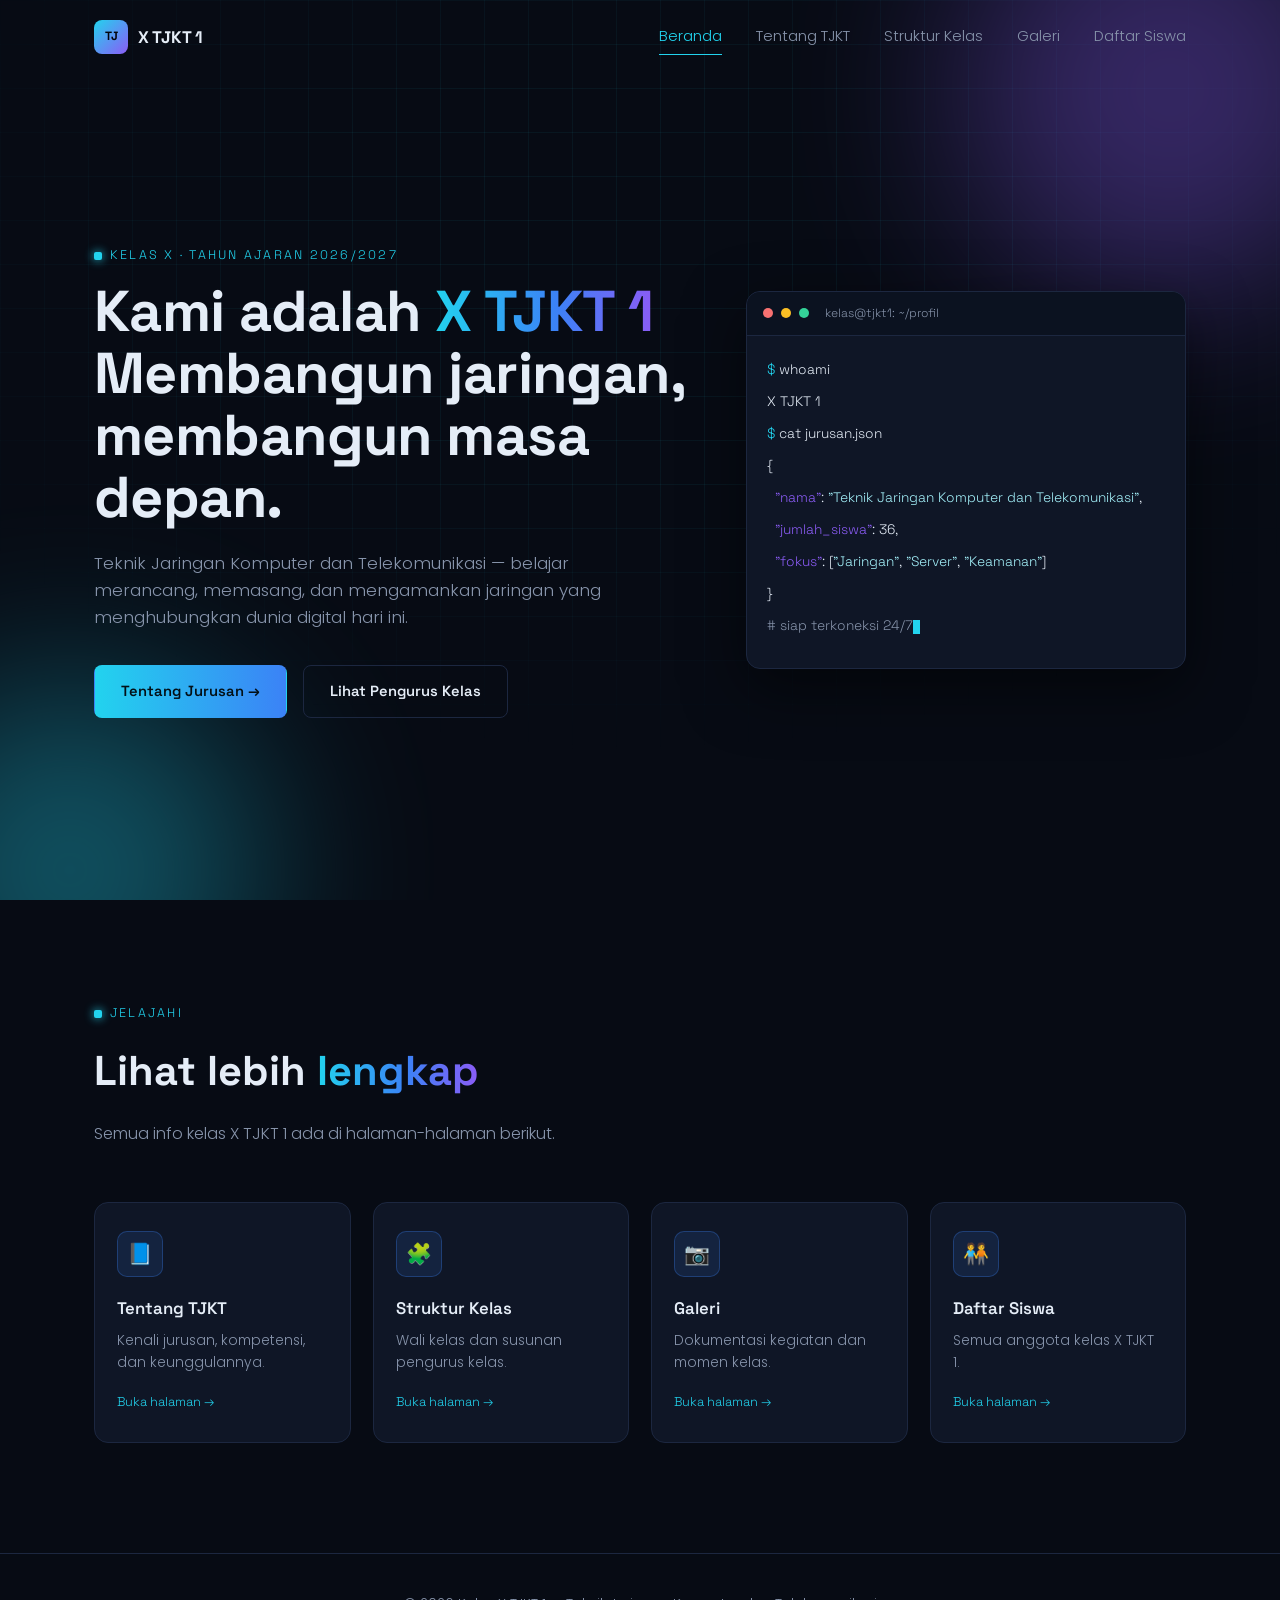
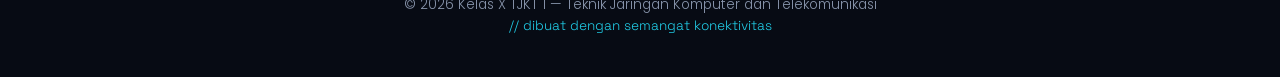
==== index.html @ 0eda349f "Add files via upload" ====
<!DOCTYPE html>
<html lang="id">
<head>
<meta charset="UTF-8">
<meta name="viewport" content="width=device-width, initial-scale=1.0">
<title>X TJKT 1 // Beranda</title>
<link rel="preconnect" href="https://fonts.googleapis.com">
<link href="https://fonts.googleapis.com/css2?family=Space+Grotesk:wght@400;500;600;700&family=Poppins:wght@300;400;500;600&display=swap" rel="stylesheet">
<link rel="stylesheet" href="css/style.css">
</head>
<body>

<nav class="navbar" id="navbar">
  <div class="container nav-inner">
    <div class="logo"><span class="logo-mark">TJ</span> X TJKT 1</div>
    <div class="nav-links">
      <a href="index.html" class="active">Beranda</a>
      <a href="tentang.html">Tentang TJKT</a>
      <a href="struktur.html">Struktur Kelas</a>
      <a href="galeri.html">Galeri</a>
      <a href="siswa.html">Daftar Siswa</a>
    </div>
    <button class="burger" id="burger" aria-label="Menu"><span></span><span></span><span></span></button>
  </div>
</nav>

<div class="mobile-menu" id="mobileMenu">
  <a href="index.html" class="active">Beranda</a>
  <a href="tentang.html">Tentang TJKT</a>
  <a href="struktur.html">Struktur Kelas</a>
  <a href="galeri.html">Galeri</a>
  <a href="siswa.html">Daftar Siswa</a>
</div>

<!-- HERO -->
<section class="hero" id="hero">
  <div class="hero-bg-grid"></div>
  <div class="blob blob-1"></div>
  <div class="blob blob-2"></div>
  <div class="container hero-grid">
    <div>
      <div class="eyebrow">Kelas X · Tahun Ajaran 2026/2027</div>
      <h1>Kami adalah <span class="gradient-text">X TJKT 1</span><br>Membangun jaringan, membangun masa depan.</h1>
      <p class="lead">Teknik Jaringan Komputer dan Telekomunikasi — belajar merancang, memasang, dan mengamankan jaringan yang menghubungkan dunia digital hari ini.</p>
      <div class="btn-row">
        <a href="tentang.html" class="btn btn-primary">Tentang Jurusan →</a>
        <a href="struktur.html" class="btn btn-ghost">Lihat Pengurus Kelas</a>
      </div>
    </div>
    <div class="terminal fade-up">
      <div class="terminal-head">
        <span class="dot r"></span><span class="dot y"></span><span class="dot g"></span>
        <span class="terminal-title">kelas@tjkt1: ~/profil</span>
      </div>
      <div class="terminal-body">
        <div class="line"><span class="prompt">$</span> whoami</div>
        <div class="line">X TJKT 1</div>
        <div class="line"><span class="prompt">$</span> cat jurusan.json</div>
        <div class="line">{</div>
        <div class="line">&nbsp;&nbsp;<span class="key">"nama"</span>: <span class="str">"Teknik Jaringan Komputer dan Telekomunikasi"</span>,</div>
        <div class="line">&nbsp;&nbsp;<span class="key">"jumlah_siswa"</span>: 36,</div>
        <div class="line">&nbsp;&nbsp;<span class="key">"fokus"</span>: [<span class="str">"Jaringan"</span>, <span class="str">"Server"</span>, <span class="str">"Keamanan"</span>]</div>
        <div class="line">}</div>
        <div class="line comment"># siap terkoneksi 24/7<span class="cursor"></span></div>
      </div>
    </div>
  </div>
</section>

<!-- QUICK LINKS -->
<section class="quicklinks">
  <div class="container">
    <div class="section-head fade-up">
      <div class="eyebrow">Jelajahi</div>
      <h2>Lihat lebih <span class="gradient-text">lengkap</span></h2>
      <p>Semua info kelas X TJKT 1 ada di halaman-halaman berikut.</p>
    </div>
    <div class="quick-grid">
      <a href="tentang.html" class="quick-card fade-up">
        <div class="quick-icon">📘</div>
        <h3>Tentang TJKT</h3>
        <p>Kenali jurusan, kompetensi, dan keunggulannya.</p>
        <span class="go">Buka halaman →</span>
      </a>
      <a href="struktur.html" class="quick-card fade-up">
        <div class="quick-icon">🧩</div>
        <h3>Struktur Kelas</h3>
        <p>Wali kelas dan susunan pengurus kelas.</p>
        <span class="go">Buka halaman →</span>
      </a>
      <a href="galeri.html" class="quick-card fade-up">
        <div class="quick-icon">📷</div>
        <h3>Galeri</h3>
        <p>Dokumentasi kegiatan dan momen kelas.</p>
        <span class="go">Buka halaman →</span>
      </a>
      <a href="siswa.html" class="quick-card fade-up">
        <div class="quick-icon">🧑‍🤝‍🧑</div>
        <h3>Daftar Siswa</h3>
        <p>Semua anggota kelas X TJKT 1.</p>
        <span class="go">Buka halaman →</span>
      </a>
    </div>
  </div>
</section>

<footer>
  <div class="container">
    <p>© 2026 Kelas X TJKT 1 — Teknik Jaringan Komputer dan Telekomunikasi</p>
    <p class="mono">// dibuat dengan semangat konektivitas</p>
  </div>
</footer>

<script src="js/main.js"></script>
</body>
</html>
---- css/style.css ----
:root{
  --bg:#070b14;
  --bg-soft:#0c1220;
  --card:#0f1626;
  --border:#1c2740;
  --cyan:#22d3ee;
  --blue:#3b82f6;
  --purple:#8b5cf6;
  --text:#e5edf7;
  --muted:#8794ab;
}
*{margin:0;padding:0;box-sizing:border-box;}
html{scroll-behavior:smooth;}
body{
  background:var(--bg);
  color:var(--text);
  font-family:'Poppins',sans-serif;
  font-weight:300;
  overflow-x:hidden;
  line-height:1.6;
}
h1,h2,h3,h4,.mono{font-family:'Space Grotesk',sans-serif;}
a{text-decoration:none;color:inherit;}
ul{list-style:none;}
img{max-width:100%;display:block;}
.container{max-width:1140px;margin:0 auto;padding:0 24px;}
.eyebrow{
  font-family:'Space Grotesk',sans-serif;
  font-size:.78rem;
  letter-spacing:.18em;
  text-transform:uppercase;
  color:var(--cyan);
  display:inline-flex;
  align-items:center;
  gap:8px;
  margin-bottom:14px;
}
.eyebrow::before{content:"";width:8px;height:8px;border-radius:2px;background:var(--cyan);box-shadow:0 0 10px var(--cyan);}
.gradient-text{
  background:linear-gradient(90deg,var(--cyan),var(--blue) 55%,var(--purple));
  -webkit-background-clip:text;
  background-clip:text;
  color:transparent;
}
.page-head{padding:150px 0 60px;position:relative;overflow:hidden;}
.page-head .container{position:relative;z-index:1;}
.page-head h1{font-size:clamp(2.1rem,4.4vw,3rem);font-weight:700;margin-bottom:16px;}
.page-head p{color:var(--muted);max-width:600px;font-size:1rem;}

/* ===== NAVBAR ===== */
.navbar{
  position:fixed;top:0;left:0;right:0;z-index:100;
  padding:20px 0;
  transition:.35s ease;
  border-bottom:1px solid transparent;
}
.navbar.scrolled{
  padding:12px 0;
  background:rgba(7,11,20,.85);
  backdrop-filter:blur(14px);
  border-bottom:1px solid var(--border);
}
.nav-inner{display:flex;align-items:center;justify-content:space-between;}
.logo{display:flex;align-items:center;gap:10px;font-family:'Space Grotesk';font-weight:700;font-size:1.05rem;}
.logo-mark{
  width:34px;height:34px;border-radius:8px;
  background:linear-gradient(135deg,var(--cyan),var(--purple));
  display:flex;align-items:center;justify-content:center;
  font-size:.75rem;font-weight:700;color:#03060c;
}
.nav-links{display:flex;gap:34px;font-size:.92rem;color:var(--muted);}
.nav-links a{transition:.25s;position:relative;}
.nav-links a:hover{color:var(--text);}
.nav-links a::after{
  content:"";position:absolute;left:0;bottom:-6px;width:0;height:1px;
  background:var(--cyan);transition:.25s;
}
.nav-links a:hover::after{width:100%;}
.nav-links a.active{color:var(--cyan);}
.nav-links a.active::after{width:100%;}
.burger{display:none;flex-direction:column;gap:5px;cursor:pointer;z-index:200;background:none;border:none;padding:6px;}
.burger span{width:24px;height:2px;background:var(--text);transition:.3s;}
.burger.active span:nth-child(1){transform:translateY(7px) rotate(45deg);}
.burger.active span:nth-child(2){opacity:0;}
.burger.active span:nth-child(3){transform:translateY(-7px) rotate(-45deg);}

.mobile-menu{
  position:fixed;inset:0;background:rgba(6,9,17,.98);
  backdrop-filter:blur(10px);
  z-index:150;
  display:flex;flex-direction:column;align-items:center;justify-content:center;gap:32px;
  transform:translateY(-100%);opacity:0;
  transition:.4s ease;
  pointer-events:none;
}
.mobile-menu.open{transform:translateY(0);opacity:1;pointer-events:all;}
.mobile-menu a{font-family:'Space Grotesk';font-size:1.4rem;font-weight:600;color:var(--text);}
.mobile-menu a.active{color:var(--cyan);}

/* ===== HERO (index) ===== */
.hero{
  position:relative;
  min-height:100vh;
  display:flex;align-items:center;
  padding:140px 0 80px;
  overflow:hidden;
}
.hero-bg-grid{
  position:absolute;inset:0;
  background-image:
    linear-gradient(rgba(34,211,238,.06) 1px,transparent 1px),
    linear-gradient(90deg,rgba(34,211,238,.06) 1px,transparent 1px);
  background-size:44px 44px;
  mask-image:radial-gradient(ellipse 70% 60% at 50% 30%,#000 40%,transparent 90%);
  z-index:0;
}
.blob{
  position:absolute;border-radius:50%;filter:blur(90px);opacity:.35;z-index:0;
}
.blob-1{width:420px;height:420px;background:var(--purple);top:-120px;right:-100px;}
.blob-2{width:380px;height:380px;background:var(--cyan);bottom:-160px;left:-120px;}

.hero-grid{
  position:relative;z-index:1;
  display:grid;grid-template-columns:1.15fr .85fr;gap:56px;align-items:center;
}
.hero h1{
  font-size:clamp(2.4rem,5vw,3.6rem);
  font-weight:700;line-height:1.08;letter-spacing:-.01em;
  margin-bottom:22px;
}
.hero p.lead{
  color:var(--muted);font-size:1.05rem;max-width:520px;margin-bottom:34px;
}
.btn-row{display:flex;gap:16px;flex-wrap:wrap;}
.btn{
  font-family:'Space Grotesk';font-weight:600;font-size:.92rem;
  padding:14px 26px;border-radius:8px;
  display:inline-flex;align-items:center;gap:8px;
  transition:.25s;cursor:pointer;border:1px solid transparent;
}
.btn-primary{
  background:linear-gradient(90deg,var(--cyan),var(--blue));
  color:#031017;
}
.btn-primary:hover{box-shadow:0 0 24px rgba(34,211,238,.45);transform:translateY(-2px);}
.btn-ghost{
  border:1px solid var(--border);color:var(--text);
}
.btn-ghost:hover{border-color:var(--cyan);color:var(--cyan);}

/* terminal card */
.terminal{
  background:var(--card);
  border:1px solid var(--border);
  border-radius:14px;
  overflow:hidden;
  box-shadow:0 20px 60px rgba(0,0,0,.5);
}
.terminal-head{
  display:flex;align-items:center;gap:8px;
  padding:12px 16px;background:#0b1220;border-bottom:1px solid var(--border);
}
.dot{width:10px;height:10px;border-radius:50%;}
.dot.r{background:#f87171;} .dot.y{background:#fbbf24;} .dot.g{background:#34d399;}
.terminal-title{margin-left:8px;font-size:.75rem;color:var(--muted);font-family:'Space Grotesk';}
.terminal-body{padding:22px 20px;font-family:'Space Grotesk';font-size:.86rem;}
.terminal-body .line{margin-bottom:10px;white-space:pre-wrap;}
.terminal-body .prompt{color:var(--cyan);}
.terminal-body .key{color:var(--purple);}
.terminal-body .str{color:#a5f3fc;}
.terminal-body .comment{color:var(--muted);}
.cursor{display:inline-block;width:7px;height:14px;background:var(--cyan);animation:blink 1s step-end infinite;vertical-align:middle;}
@keyframes blink{50%{opacity:0;}}

/* ===== QUICK LINKS (index) ===== */
.quicklinks{padding:100px 0 110px;}
.quick-grid{display:grid;grid-template-columns:repeat(4,1fr);gap:22px;}
.quick-card{
  background:var(--card);border:1px solid var(--border);border-radius:14px;
  padding:28px 22px;transition:.3s;position:relative;overflow:hidden;display:block;
}
.quick-card::before{
  content:"";position:absolute;top:0;left:0;right:0;height:2px;
  background:linear-gradient(90deg,var(--cyan),var(--purple));
  transform:scaleX(0);transform-origin:left;transition:.35s;
}
.quick-card:hover{transform:translateY(-6px);border-color:rgba(34,211,238,.35);}
.quick-card:hover::before{transform:scaleX(1);}
.quick-icon{
  width:46px;height:46px;border-radius:10px;
  background:rgba(59,130,246,.12);border:1px solid rgba(59,130,246,.3);
  display:flex;align-items:center;justify-content:center;
  font-size:1.3rem;margin-bottom:18px;
}
.quick-card h3{font-size:1.05rem;font-weight:600;margin-bottom:8px;}
.quick-card p{color:var(--muted);font-size:.86rem;margin-bottom:14px;}
.quick-card .go{font-family:'Space Grotesk';font-size:.8rem;color:var(--cyan);}

/* ===== SECTION SHARED ===== */
section{padding:110px 0;position:relative;}
.section-head{max-width:640px;margin-bottom:56px;}
.section-head h2{font-size:clamp(1.9rem,3.4vw,2.6rem);font-weight:700;margin-bottom:16px;}
.section-head p{color:var(--muted);font-size:1rem;}

/* ===== TENTANG TJKT ===== */
.about-grid{
  display:grid;grid-template-columns:1fr 1fr;gap:60px;align-items:start;margin-bottom:64px;
}
.about-grid p{color:var(--muted);margin-bottom:16px;font-size:.98rem;}
.checklist{margin-top:26px;display:flex;flex-direction:column;gap:14px;}
.checklist li{display:flex;align-items:flex-start;gap:12px;font-size:.94rem;color:var(--text);}
.check-icon{
  width:22px;height:22px;border-radius:6px;flex-shrink:0;margin-top:2px;
  background:rgba(34,211,238,.12);border:1px solid rgba(34,211,238,.4);
  display:flex;align-items:center;justify-content:center;color:var(--cyan);font-size:.7rem;
}

.competency-grid{
  display:grid;grid-template-columns:repeat(4,1fr);gap:22px;
}
.comp-card{
  background:var(--card);border:1px solid var(--border);border-radius:14px;
  padding:28px 22px;transition:.3s;position:relative;overflow:hidden;
}
.comp-card::before{
  content:"";position:absolute;top:0;left:0;right:0;height:2px;
  background:linear-gradient(90deg,var(--cyan),var(--purple));
  transform:scaleX(0);transform-origin:left;transition:.35s;
}
.comp-card:hover{transform:translateY(-6px);border-color:rgba(34,211,238,.35);}
.comp-card:hover::before{transform:scaleX(1);}
.comp-icon{
  width:46px;height:46px;border-radius:10px;
  background:rgba(59,130,246,.12);border:1px solid rgba(59,130,246,.3);
  display:flex;align-items:center;justify-content:center;
  font-size:1.3rem;margin-bottom:18px;
}
.comp-card h3{font-size:1.05rem;font-weight:600;margin-bottom:10px;}
.comp-card p{color:var(--muted);font-size:.86rem;}

/* ===== STRUKTUR KELAS ===== */
.struktur{background:var(--bg-soft);}
.wali-card{
  display:flex;align-items:center;gap:24px;
  background:var(--card);border:1px solid var(--border);border-radius:16px;
  padding:28px 32px;margin-bottom:56px;
  position:relative;overflow:hidden;
}
.wali-card::after{
  content:"";position:absolute;right:-60px;top:-60px;width:180px;height:180px;border-radius:50%;
  background:radial-gradient(circle,rgba(139,92,246,.25),transparent 70%);
}
.avatar{
  width:74px;height:74px;border-radius:14px;flex-shrink:0;
  display:flex;align-items:center;justify-content:center;
  font-family:'Space Grotesk';font-weight:700;font-size:1.3rem;color:#03060c;
}
.wali-card .avatar{background:linear-gradient(135deg,var(--cyan),var(--purple));font-size:1.5rem;width:82px;height:82px;}
.wali-info .tag{font-size:.72rem;letter-spacing:.14em;text-transform:uppercase;color:var(--cyan);margin-bottom:6px;font-family:'Space Grotesk';}
.wali-info h3{font-size:1.3rem;font-weight:600;}
.wali-info span{color:var(--muted);font-size:.88rem;}

.pengurus-grid{
  display:grid;grid-template-columns:repeat(4,1fr);gap:20px;
}
.pengurus-card{
  background:var(--card);border:1px solid var(--border);border-radius:14px;
  padding:24px 20px;text-align:left;transition:.3s;
}
.pengurus-card:hover{border-color:rgba(34,211,238,.35);transform:translateY(-4px);}
.pengurus-card .avatar{width:52px;height:52px;border-radius:12px;font-size:1rem;margin-bottom:16px;}
.pengurus-card .jabatan{font-size:.72rem;letter-spacing:.1em;text-transform:uppercase;color:var(--muted);margin-bottom:4px;font-family:'Space Grotesk';}
.pengurus-card .nama{font-size:1rem;font-weight:500;}

/* ===== GALERI ===== */
.galeri-grid{
  display:grid;
  grid-template-columns:repeat(4,1fr);
  grid-auto-rows:180px;
  gap:16px;
}
.galeri-item{
  position:relative;border-radius:14px;overflow:hidden;
  border:1px solid var(--border);
  background:linear-gradient(135deg,var(--card),var(--bg-soft));
  display:flex;align-items:center;justify-content:center;
  transition:.3s;
}
.galeri-item:hover{transform:translateY(-4px);border-color:rgba(34,211,238,.4);}
.galeri-item.tall{grid-row:span 2;}
.galeri-item.wide{grid-column:span 2;}
.galeri-placeholder{
  display:flex;flex-direction:column;align-items:center;gap:10px;color:var(--muted);
}
.galeri-placeholder .icon{font-size:1.8rem;opacity:.7;}
.galeri-placeholder .label{font-family:'Space Grotesk';font-size:.78rem;letter-spacing:.05em;text-align:center;padding:0 14px;}
.galeri-overlay{
  position:absolute;inset:0;background:linear-gradient(0deg,rgba(7,11,20,.85),transparent 55%);
  opacity:0;transition:.3s;display:flex;align-items:flex-end;padding:16px;
}
.galeri-item:hover .galeri-overlay{opacity:1;}
.galeri-overlay span{font-family:'Space Grotesk';font-size:.8rem;color:var(--text);}

/* ===== DAFTAR SISWA ===== */
.siswa-toolbar{
  display:flex;gap:14px;margin-bottom:28px;flex-wrap:wrap;align-items:center;justify-content:space-between;
}
.siswa-search{
  flex:1;min-width:220px;
  background:var(--card);border:1px solid var(--border);border-radius:10px;
  padding:12px 16px;color:var(--text);font-family:'Poppins';font-size:.92rem;
  outline:none;transition:.25s;
}
.siswa-search:focus{border-color:var(--cyan);box-shadow:0 0 0 3px rgba(34,211,238,.12);}
.siswa-search::placeholder{color:var(--muted);}
.siswa-count{
  font-family:'Space Grotesk';font-size:.8rem;color:var(--muted);
  border:1px solid var(--border);padding:8px 14px;border-radius:8px;white-space:nowrap;
}
.siswa-table-wrap{
  background:var(--card);border:1px solid var(--border);border-radius:14px;overflow:hidden;
}
table.siswa-table{width:100%;border-collapse:collapse;font-size:.92rem;}
.siswa-table thead th{
  text-align:left;padding:16px 20px;
  font-family:'Space Grotesk';font-size:.72rem;letter-spacing:.1em;text-transform:uppercase;
  color:var(--cyan);background:#0b1220;border-bottom:1px solid var(--border);
}
.siswa-table tbody td{
  padding:14px 20px;border-bottom:1px solid var(--border);color:var(--text);
}
.siswa-table tbody tr:last-child td{border-bottom:none;}
.siswa-table tbody tr{transition:.2s;}
.siswa-table tbody tr:hover{background:rgba(34,211,238,.05);}
.siswa-table .no{color:var(--muted);width:44px;}
.siswa-table .absen{
  display:inline-block;font-family:'Space Grotesk';font-size:.72rem;
  background:rgba(139,92,246,.14);color:var(--purple);
  padding:3px 10px;border-radius:6px;
}
.row-hidden{display:none;}

/* ===== FOOTER ===== */
footer{
  border-top:1px solid var(--border);padding:40px 0;text-align:center;
  color:var(--muted);font-size:.85rem;
}
footer .mono{color:var(--cyan);}

/* ===== SCROLL ANIM ===== */
.fade-up{opacity:0;transform:translateY(28px);transition:opacity .7s ease,transform .7s ease;}
.fade-up.visible{opacity:1;transform:translateY(0);}

/* ===== RESPONSIVE ===== */
@media(max-width:960px){
  .hero-grid{grid-template-columns:1fr;}
  .about-grid{grid-template-columns:1fr;gap:36px;}
  .competency-grid{grid-template-columns:repeat(2,1fr);}
  .pengurus-grid{grid-template-columns:repeat(2,1fr);}
  .galeri-grid{grid-template-columns:repeat(3,1fr);grid-auto-rows:150px;}
  .quick-grid{grid-template-columns:repeat(2,1fr);}
}
@media(max-width:720px){
  .nav-links{display:none;}
  .burger{display:flex;}
  .hero{padding:120px 0 60px;}
  .page-head{padding:120px 0 50px;}
  section{padding:76px 0;}
  .quicklinks{padding:70px 0 90px;}
  .siswa-table{font-size:.82rem;}
  .siswa-table thead th, .siswa-table tbody td{padding:12px 14px;}
}
@media(max-width:520px){
  .competency-grid{grid-template-columns:1fr;}
  .pengurus-grid{grid-template-columns:1fr;}
  .quick-grid{grid-template-columns:1fr;}
  .wali-card{flex-direction:column;text-align:center;padding:28px 20px;}
  .btn-row{flex-direction:column;}
  .btn{justify-content:center;}
  .galeri-grid{grid-template-columns:repeat(2,1fr);grid-auto-rows:120px;}
  .galeri-item.wide{grid-column:span 2;}
  .siswa-toolbar{flex-direction:column;align-items:stretch;}
  .siswa-table-wrap{overflow-x:auto;}
  table.siswa-table{min-width:520px;}
}
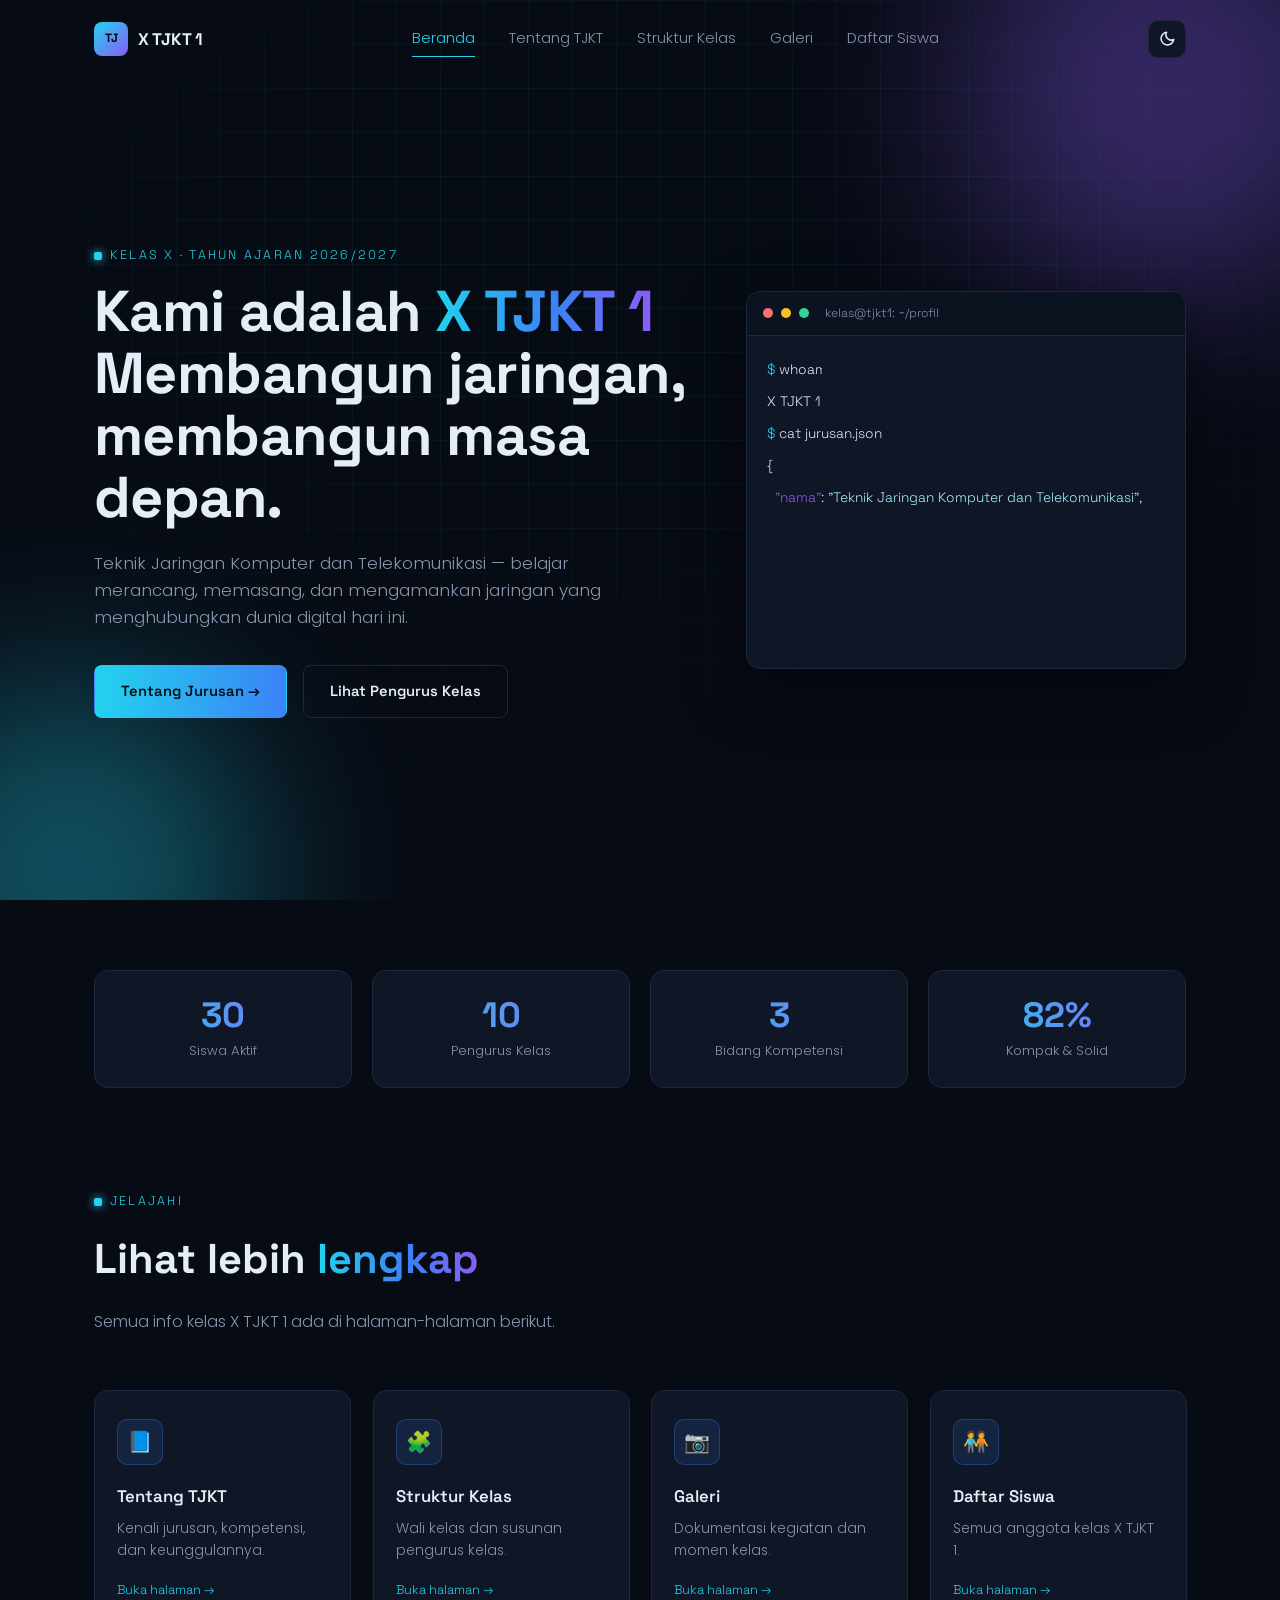
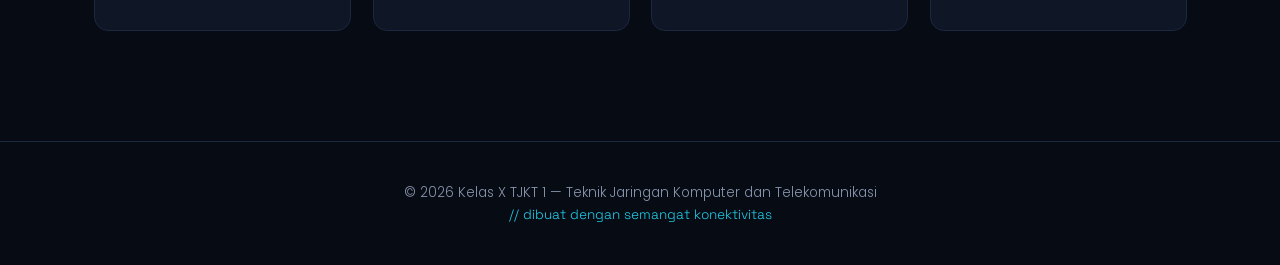
==== commit bfd2976d: "Add files via upload" ====
--- a/index.html
+++ b/index.html
@@ -7,8 +7,19 @@
 <link rel="preconnect" href="https://fonts.googleapis.com">
 <link href="https://fonts.googleapis.com/css2?family=Space+Grotesk:wght@400;500;600;700&family=Poppins:wght@300;400;500;600&display=swap" rel="stylesheet">
 <link rel="stylesheet" href="css/style.css">
+<script>
+(function(){
+  var t = localStorage.getItem('theme');
+  if (t === 'light') document.documentElement.setAttribute('data-theme','light');
+})();
+</script>
 </head>
 <body>
+
+<div class="page-loader" id="pageLoader">
+  <div class="loader-mark">TJ</div>
+  <div class="loader-bar"><div class="loader-fill"></div></div>
+</div>
 
 <nav class="navbar" id="navbar">
   <div class="container nav-inner">
@@ -20,7 +31,13 @@
       <a href="galeri.html">Galeri</a>
       <a href="siswa.html">Daftar Siswa</a>
     </div>
-    <button class="burger" id="burger" aria-label="Menu"><span></span><span></span><span></span></button>
+    <div class="nav-actions">
+      <button class="theme-toggle" id="themeToggle" aria-label="Ganti tema terang/gelap">
+        <svg class="icon-moon" viewBox="0 0 24 24" fill="none" stroke="currentColor" stroke-width="2" stroke-linecap="round" stroke-linejoin="round"><path d="M21 12.5A8.5 8.5 0 1 1 11.5 3a7 7 0 0 0 9.5 9.5z"/></svg>
+        <svg class="icon-sun" viewBox="0 0 24 24" fill="none" stroke="currentColor" stroke-width="2" stroke-linecap="round" stroke-linejoin="round"><circle cx="12" cy="12" r="4.5"/><path d="M12 2.5v2.2M12 19.3v2.2M4.2 4.2l1.5 1.5M18.3 18.3l1.5 1.5M2.5 12h2.2M19.3 12h2.2M4.2 19.8l1.5-1.5M18.3 5.7l1.5-1.5"/></svg>
+      </button>
+      <button class="burger" id="burger" aria-label="Menu"><span></span><span></span><span></span></button>
+    </div>
   </div>
 </nav>
 
@@ -67,6 +84,30 @@
   </div>
 </section>
 
+<!-- STATISTIK -->
+<section class="stats">
+  <div class="container">
+    <div class="stats-grid fade-up">
+      <div class="stat-card">
+        <div class="stat-number" data-target="36">0</div>
+        <div class="stat-label">Siswa Aktif</div>
+      </div>
+      <div class="stat-card">
+        <div class="stat-number" data-target="12">0</div>
+        <div class="stat-label">Pengurus Kelas</div>
+      </div>
+      <div class="stat-card">
+        <div class="stat-number" data-target="4">0</div>
+        <div class="stat-label">Bidang Kompetensi</div>
+      </div>
+      <div class="stat-card">
+        <div class="stat-number" data-target="100" data-suffix="%">0%</div>
+        <div class="stat-label">Kompak & Solid</div>
+      </div>
+    </div>
+  </div>
+</section>
+
 <!-- QUICK LINKS -->
 <section class="quicklinks">
   <div class="container">
@@ -76,25 +117,25 @@
       <p>Semua info kelas X TJKT 1 ada di halaman-halaman berikut.</p>
     </div>
     <div class="quick-grid">
-      <a href="tentang.html" class="quick-card fade-up">
+      <a href="tentang.html" class="quick-card tilt fade-up">
         <div class="quick-icon">📘</div>
         <h3>Tentang TJKT</h3>
         <p>Kenali jurusan, kompetensi, dan keunggulannya.</p>
         <span class="go">Buka halaman →</span>
       </a>
-      <a href="struktur.html" class="quick-card fade-up">
+      <a href="struktur.html" class="quick-card tilt fade-up">
         <div class="quick-icon">🧩</div>
         <h3>Struktur Kelas</h3>
         <p>Wali kelas dan susunan pengurus kelas.</p>
         <span class="go">Buka halaman →</span>
       </a>
-      <a href="galeri.html" class="quick-card fade-up">
+      <a href="galeri.html" class="quick-card tilt fade-up">
         <div class="quick-icon">📷</div>
         <h3>Galeri</h3>
         <p>Dokumentasi kegiatan dan momen kelas.</p>
         <span class="go">Buka halaman →</span>
       </a>
-      <a href="siswa.html" class="quick-card fade-up">
+      <a href="siswa.html" class="quick-card tilt fade-up">
         <div class="quick-icon">🧑‍🤝‍🧑</div>
         <h3>Daftar Siswa</h3>
         <p>Semua anggota kelas X TJKT 1.</p>
@@ -111,6 +152,10 @@
   </div>
 </footer>
 
+<button class="back-to-top" id="backToTop" aria-label="Kembali ke atas">
+  <svg viewBox="0 0 24 24" fill="none" stroke="currentColor" stroke-width="2" stroke-linecap="round" stroke-linejoin="round"><path d="M12 19V5M5 12l7-7 7 7"/></svg>
+</button>
+
 <script src="js/main.js"></script>
 </body>
 </html>
--- a/css/style.css
+++ b/css/style.css
@@ -46,6 +46,13 @@
 .page-head .container{position:relative;z-index:1;}
 .page-head h1{font-size:clamp(2.1rem,4.4vw,3rem);font-weight:700;margin-bottom:16px;}
 .page-head p{color:var(--muted);max-width:600px;font-size:1rem;}
+.head-badges{display:flex;gap:12px;flex-wrap:wrap;margin-top:26px;}
+.head-badge{
+  font-family:'Space Grotesk';font-size:.8rem;
+  background:var(--card);border:1px solid var(--border);
+  padding:9px 16px;border-radius:999px;color:var(--text);
+  display:inline-flex;align-items:center;gap:6px;
+}
 
 /* ===== NAVBAR ===== */
 .navbar{
@@ -341,6 +348,156 @@
 }
 .row-hidden{display:none;}
 
+/* ===== TERMINAL TYPEWRITER ===== */
+.terminal-body .line{
+  white-space:nowrap;overflow:hidden;width:0;display:block;
+}
+@media(prefers-reduced-motion:reduce){
+  .terminal-body .line{width:auto!important;}
+}
+
+/* ===== STATISTIK (counter) ===== */
+.stats{padding:70px 0 0;}
+.stats-grid{
+  display:grid;grid-template-columns:repeat(4,1fr);gap:20px;
+}
+.stat-card{
+  background:var(--card);border:1px solid var(--border);border-radius:14px;
+  padding:26px 20px;text-align:center;
+}
+.stat-number{
+  font-family:'Space Grotesk';font-weight:700;font-size:2.2rem;
+  background:linear-gradient(90deg,var(--cyan),var(--purple));
+  -webkit-background-clip:text;background-clip:text;color:transparent;
+  line-height:1;margin-bottom:8px;
+}
+.stat-label{color:var(--muted);font-size:.82rem;}
+
+/* ===== TILT HOVER ===== */
+.tilt{transition:transform .15s ease-out,border-color .3s,box-shadow .3s;will-change:transform;}
+@media(prefers-reduced-motion:reduce){
+  .tilt{transition:none;}
+}
+
+/* ===== SVG ICONS ===== */
+.comp-icon svg{width:24px;height:24px;stroke:var(--cyan);}
+.comp-icon.c-blue svg{stroke:var(--blue);}
+.comp-icon.c-purple svg{stroke:var(--purple);}
+
+/* ===== SKILL BAR ===== */
+.skill-bar{
+  height:6px;border-radius:3px;background:var(--border);
+  margin-top:16px;overflow:hidden;
+}
+.skill-fill{
+  height:100%;border-radius:3px;width:0;
+  background:linear-gradient(90deg,var(--cyan),var(--purple));
+  transition:width 1.1s cubic-bezier(.16,1,.3,1);
+}
+.skill-label{
+  display:flex;justify-content:space-between;
+  font-family:'Space Grotesk';font-size:.68rem;color:var(--muted);
+  margin-top:8px;letter-spacing:.04em;
+}
+
+/* ===== NETWORK DECOR ===== */
+.network-decor{
+  position:absolute;top:0;right:0;width:52%;height:100%;
+  opacity:.7;pointer-events:none;z-index:0;
+  mask-image:linear-gradient(90deg,transparent,#000 30%);
+}
+.network-decor svg{width:100%;height:100%;}
+.network-decor .n-line{
+  fill:none;stroke:url(#netGrad);stroke-width:1.2;
+  stroke-dasharray:6 6;
+  animation:netFlow 6s linear infinite;
+}
+.network-decor .n-line.slow{animation-duration:9s;animation-direction:reverse;}
+.network-decor .n-dot{fill:var(--cyan);opacity:.7;}
+@keyframes netFlow{to{stroke-dashoffset:-120;}}
+@media(prefers-reduced-motion:reduce){
+  .network-decor .n-line{animation:none;}
+}
+
+/* ===== LIGHT THEME OVERRIDE ===== */
+html[data-theme="light"]{
+  --bg:#f4f7fb;
+  --bg-soft:#eaeff6;
+  --card:#ffffff;
+  --border:#dde4ee;
+  --text:#101827;
+  --muted:#5b6472;
+}
+html[data-theme="light"] .navbar.scrolled{background:rgba(244,247,251,.88);}
+html[data-theme="light"] .mobile-menu{background:rgba(244,247,251,.98);}
+html[data-theme="light"] .terminal-body .str{color:#0891b2;}
+html[data-theme="light"] .btn-primary{color:#ffffff;}
+html[data-theme="light"] .hero-bg-grid{
+  background-image:
+    linear-gradient(rgba(34,211,238,.10) 1px,transparent 1px),
+    linear-gradient(90deg,rgba(34,211,238,.10) 1px,transparent 1px);
+}
+html[data-theme="light"] .blob{opacity:.18;}
+html[data-theme="light"] .page-loader{background:var(--bg);}
+
+/* ===== THEME TOGGLE BUTTON ===== */
+.theme-toggle{
+  width:38px;height:38px;border-radius:10px;
+  border:1px solid var(--border);background:var(--card);
+  display:flex;align-items:center;justify-content:center;
+  cursor:pointer;color:var(--text);transition:.25s;flex-shrink:0;
+}
+.theme-toggle:hover{border-color:var(--cyan);color:var(--cyan);}
+.theme-toggle svg{width:18px;height:18px;}
+.theme-toggle .icon-moon{display:block;}
+.theme-toggle .icon-sun{display:none;}
+html[data-theme="light"] .theme-toggle .icon-moon{display:none;}
+html[data-theme="light"] .theme-toggle .icon-sun{display:block;}
+.nav-actions{display:flex;align-items:center;gap:14px;}
+
+/* ===== BACK TO TOP ===== */
+.back-to-top{
+  position:fixed;bottom:26px;right:26px;z-index:90;
+  width:46px;height:46px;border-radius:12px;
+  background:var(--card);border:1px solid var(--border);
+  display:flex;align-items:center;justify-content:center;
+  color:var(--cyan);cursor:pointer;
+  opacity:0;transform:translateY(12px);pointer-events:none;
+  transition:opacity .3s,transform .3s,border-color .3s;
+  box-shadow:0 8px 24px rgba(0,0,0,.25);
+}
+.back-to-top.visible{opacity:1;transform:translateY(0);pointer-events:all;}
+.back-to-top:hover{border-color:var(--cyan);}
+.back-to-top svg{width:20px;height:20px;}
+
+/* ===== LOADING SCREEN ===== */
+.page-loader{
+  position:fixed;inset:0;z-index:999;
+  background:var(--bg);
+  display:flex;flex-direction:column;align-items:center;justify-content:center;gap:18px;
+  transition:opacity .5s ease,visibility .5s ease;
+}
+.page-loader.loaded{opacity:0;visibility:hidden;pointer-events:none;}
+.loader-mark{
+  width:52px;height:52px;border-radius:14px;
+  background:linear-gradient(135deg,var(--cyan),var(--purple));
+  display:flex;align-items:center;justify-content:center;
+  font-family:'Space Grotesk';font-weight:700;font-size:1.1rem;color:#03060c;
+  animation:loaderPulse 1.4s ease-in-out infinite;
+}
+.loader-bar{width:140px;height:4px;border-radius:2px;background:var(--border);overflow:hidden;}
+.loader-fill{
+  height:100%;width:30%;border-radius:2px;
+  background:linear-gradient(90deg,var(--cyan),var(--purple));
+  animation:loaderSlide 1.1s ease-in-out infinite;
+}
+@keyframes loaderPulse{0%,100%{transform:scale(1);}50%{transform:scale(1.08);}}
+@keyframes loaderSlide{0%{transform:translateX(-100%);}100%{transform:translateX(340%);}}
+@media(prefers-reduced-motion:reduce){
+  .loader-mark{animation:none;}
+  .loader-fill{animation:none;width:100%;}
+}
+
 /* ===== FOOTER ===== */
 footer{
   border-top:1px solid var(--border);padding:40px 0;text-align:center;
@@ -360,6 +517,8 @@
   .pengurus-grid{grid-template-columns:repeat(2,1fr);}
   .galeri-grid{grid-template-columns:repeat(3,1fr);grid-auto-rows:150px;}
   .quick-grid{grid-template-columns:repeat(2,1fr);}
+  .stats-grid{grid-template-columns:repeat(2,1fr);}
+  .network-decor{width:60%;opacity:.35;}
 }
 @media(max-width:720px){
   .nav-links{display:none;}
@@ -368,6 +527,7 @@
   .page-head{padding:120px 0 50px;}
   section{padding:76px 0;}
   .quicklinks{padding:70px 0 90px;}
+  .stats{padding:50px 0 0;}
   .siswa-table{font-size:.82rem;}
   .siswa-table thead th, .siswa-table tbody td{padding:12px 14px;}
 }
@@ -375,6 +535,7 @@
   .competency-grid{grid-template-columns:1fr;}
   .pengurus-grid{grid-template-columns:1fr;}
   .quick-grid{grid-template-columns:1fr;}
+  .stats-grid{grid-template-columns:1fr 1fr;}
   .wali-card{flex-direction:column;text-align:center;padding:28px 20px;}
   .btn-row{flex-direction:column;}
   .btn{justify-content:center;}
@@ -383,4 +544,6 @@
   .siswa-toolbar{flex-direction:column;align-items:stretch;}
   .siswa-table-wrap{overflow-x:auto;}
   table.siswa-table{min-width:520px;}
-}
+  .network-decor{display:none;}
+  .back-to-top{width:42px;height:42px;bottom:18px;right:18px;}
+}
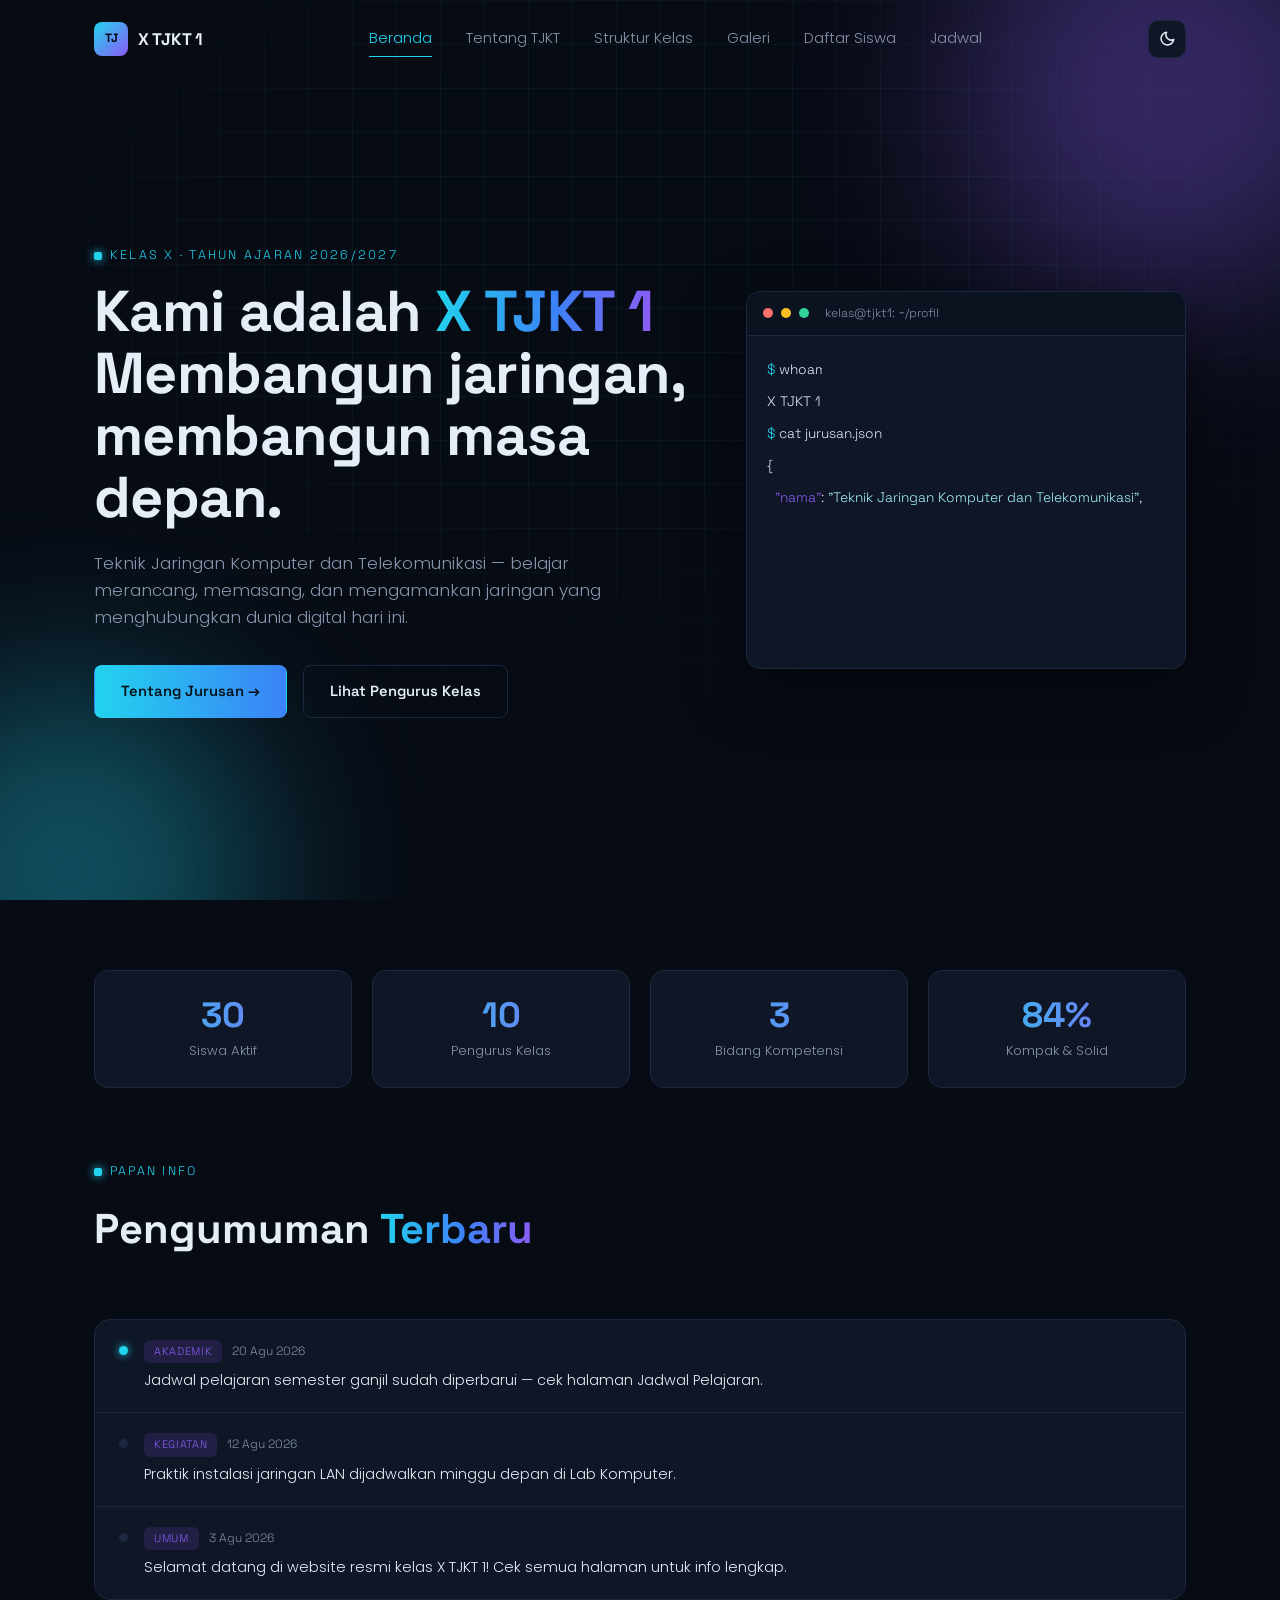
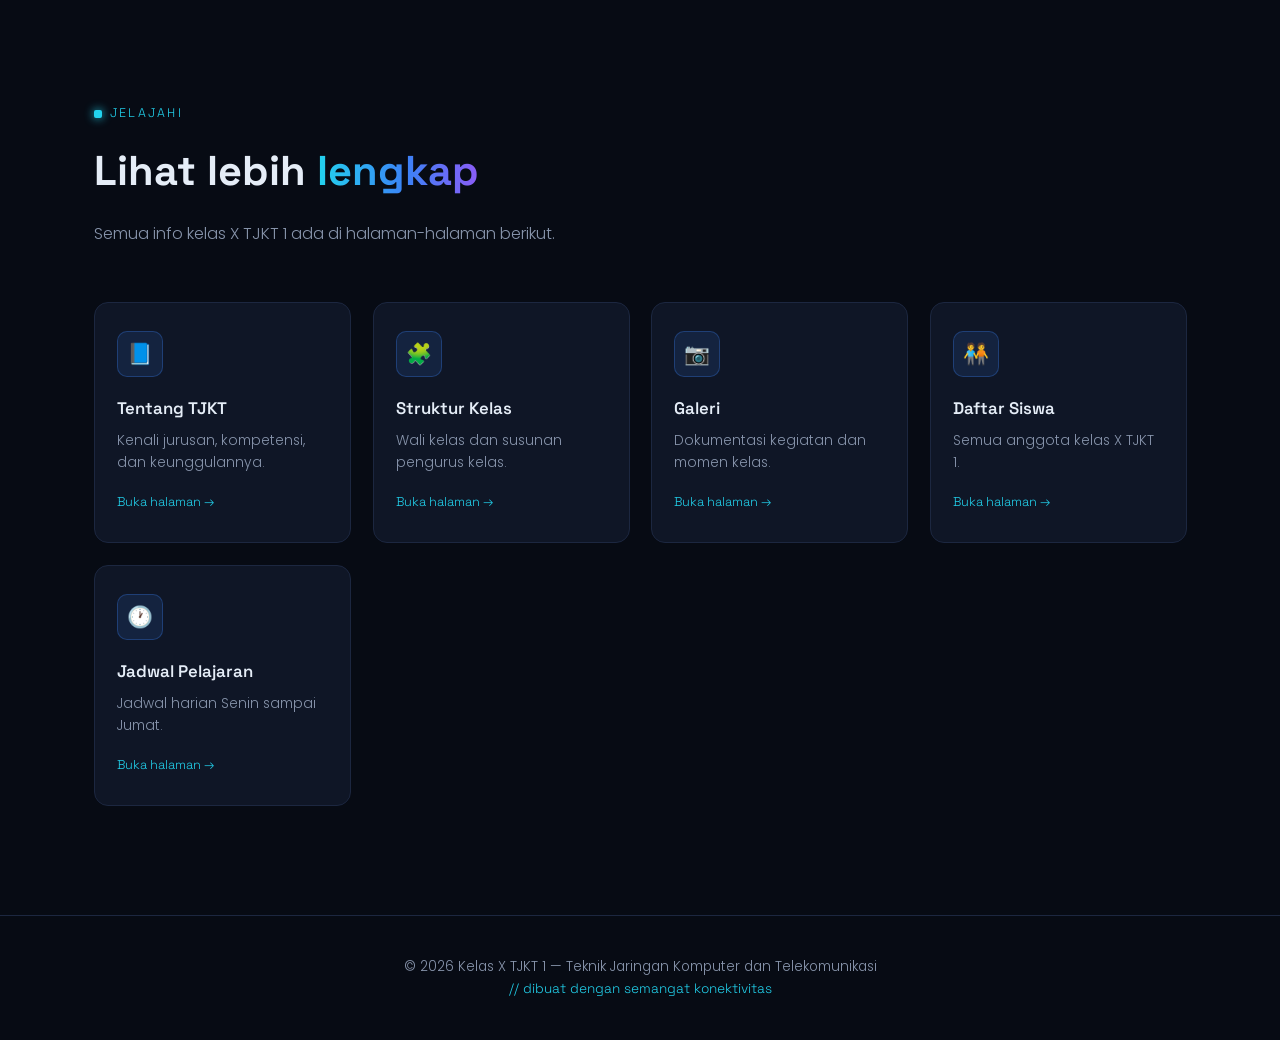
==== commit caaf5425: "Add files via upload" ====
--- a/index.html
+++ b/index.html
@@ -4,6 +4,17 @@
 <meta charset="UTF-8">
 <meta name="viewport" content="width=device-width, initial-scale=1.0">
 <title>X TJKT 1 // Beranda</title>
+<meta property="og:type" content="website">
+<meta property="og:title" content="X TJKT 1 // Beranda">
+<meta property="og:description" content="Website resmi Kelas X TJKT 1 — Teknik Jaringan Komputer dan Telekomunikasi. Kenali jurusan, struktur kelas, galeri, dan daftar siswa.">
+<meta property="og:image" content="https://coba28946-sudo.github.io/web-site-kelas/assets/og-image.png">
+<meta property="og:url" content="https://coba28946-sudo.github.io/web-site-kelas/index.html">
+<meta property="og:locale" content="id_ID">
+<meta name="twitter:card" content="summary_large_image">
+<meta name="twitter:title" content="X TJKT 1 // Beranda">
+<meta name="twitter:description" content="Website resmi Kelas X TJKT 1 — Teknik Jaringan Komputer dan Telekomunikasi. Kenali jurusan, struktur kelas, galeri, dan daftar siswa.">
+<meta name="twitter:image" content="https://coba28946-sudo.github.io/web-site-kelas/assets/og-image.png">
+<meta name="description" content="Website resmi Kelas X TJKT 1 — Teknik Jaringan Komputer dan Telekomunikasi. Kenali jurusan, struktur kelas, galeri, dan daftar siswa.">
 <link rel="preconnect" href="https://fonts.googleapis.com">
 <link href="https://fonts.googleapis.com/css2?family=Space+Grotesk:wght@400;500;600;700&family=Poppins:wght@300;400;500;600&display=swap" rel="stylesheet">
 <link rel="stylesheet" href="css/style.css">
@@ -30,6 +41,7 @@
       <a href="struktur.html">Struktur Kelas</a>
       <a href="galeri.html">Galeri</a>
       <a href="siswa.html">Daftar Siswa</a>
+      <a href="jadwal.html">Jadwal</a>
     </div>
     <div class="nav-actions">
       <button class="theme-toggle" id="themeToggle" aria-label="Ganti tema terang/gelap">
@@ -47,6 +59,7 @@
   <a href="struktur.html">Struktur Kelas</a>
   <a href="galeri.html">Galeri</a>
   <a href="siswa.html">Daftar Siswa</a>
+  <a href="jadwal.html">Jadwal</a>
 </div>
 
 <!-- HERO -->
@@ -108,6 +121,39 @@
   </div>
 </section>
 
+<!-- PENGUMUMAN -->
+<section class="announce">
+  <div class="container">
+    <div class="section-head fade-up">
+      <div class="eyebrow">Papan Info</div>
+      <h2>Pengumuman <span class="gradient-text">Terbaru</span></h2>
+    </div>
+    <div class="announce-list fade-up">
+      <div class="announce-item">
+        <span class="announce-dot new"></span>
+        <div class="announce-body">
+          <div class="announce-top"><span class="announce-tag">Akademik</span><span class="announce-date">20 Agu 2026</span></div>
+          <p>Jadwal pelajaran semester ganjil sudah diperbarui — cek halaman Jadwal Pelajaran.</p>
+        </div>
+      </div>
+      <div class="announce-item">
+        <span class="announce-dot"></span>
+        <div class="announce-body">
+          <div class="announce-top"><span class="announce-tag">Kegiatan</span><span class="announce-date">12 Agu 2026</span></div>
+          <p>Praktik instalasi jaringan LAN dijadwalkan minggu depan di Lab Komputer.</p>
+        </div>
+      </div>
+      <div class="announce-item">
+        <span class="announce-dot"></span>
+        <div class="announce-body">
+          <div class="announce-top"><span class="announce-tag">Umum</span><span class="announce-date">3 Agu 2026</span></div>
+          <p>Selamat datang di website resmi kelas X TJKT 1! Cek semua halaman untuk info lengkap.</p>
+        </div>
+      </div>
+    </div>
+  </div>
+</section>
+
 <!-- QUICK LINKS -->
 <section class="quicklinks">
   <div class="container">
@@ -141,6 +187,12 @@
         <p>Semua anggota kelas X TJKT 1.</p>
         <span class="go">Buka halaman →</span>
       </a>
+      <a href="jadwal.html" class="quick-card tilt fade-up">
+        <div class="quick-icon">🕐</div>
+        <h3>Jadwal Pelajaran</h3>
+        <p>Jadwal harian Senin sampai Jumat.</p>
+        <span class="go">Buka halaman →</span>
+      </a>
     </div>
   </div>
 </section>
--- a/css/style.css
+++ b/css/style.css
@@ -402,9 +402,10 @@
 
 /* ===== NETWORK DECOR ===== */
 .network-decor{
-  position:absolute;top:0;right:0;width:52%;height:100%;
-  opacity:.7;pointer-events:none;z-index:0;
-  mask-image:linear-gradient(90deg,transparent,#000 30%);
+  position:absolute;top:0;right:0;width:38%;height:100%;
+  max-width:340px;
+  opacity:.28;pointer-events:none;z-index:0;
+  mask-image:radial-gradient(ellipse 70% 65% at 75% 45%,#000 0%,transparent 75%);
 }
 .network-decor svg{width:100%;height:100%;}
 .network-decor .n-line{
@@ -497,6 +498,83 @@
   .loader-mark{animation:none;}
   .loader-fill{animation:none;width:100%;}
 }
+
+/* ===== JADWAL PELAJARAN ===== */
+.day-tabs{
+  display:flex;gap:10px;margin-bottom:32px;flex-wrap:wrap;
+}
+.day-tab{
+  font-family:'Space Grotesk';font-weight:600;font-size:.88rem;
+  padding:11px 22px;border-radius:10px;
+  background:var(--card);border:1px solid var(--border);color:var(--muted);
+  cursor:pointer;transition:.25s;
+}
+.day-tab:hover{color:var(--text);border-color:rgba(34,211,238,.35);}
+.day-tab.active{
+  background:linear-gradient(90deg,var(--cyan),var(--blue));
+  color:#031017;border-color:transparent;
+}
+.schedule-wrap{
+  background:var(--card);border:1px solid var(--border);border-radius:16px;
+  padding:8px;overflow:hidden;
+}
+.schedule-day{display:none;}
+.schedule-day.active{display:block;}
+.schedule-item{
+  display:flex;align-items:center;gap:20px;
+  padding:16px 20px;border-bottom:1px solid var(--border);
+}
+.schedule-item:last-child{border-bottom:none;}
+.schedule-item .jam{
+  font-family:'Space Grotesk';font-size:.82rem;color:var(--cyan);
+  min-width:130px;flex-shrink:0;
+}
+.schedule-item .mapel{color:var(--text);font-size:.95rem;}
+.schedule-item.break{background:rgba(139,92,246,.06);}
+.schedule-item.break .jam{color:var(--purple);}
+.schedule-item.break .mapel{color:var(--muted);font-style:italic;}
+.jadwal-note{
+  margin-top:22px;color:var(--muted);font-size:.85rem;
+  background:var(--card);border:1px solid var(--border);
+  padding:14px 18px;border-radius:10px;
+}
+
+/* ===== PENGUMUMAN ===== */
+.announce{padding:70px 0 0;}
+.announce-list{
+  background:var(--card);border:1px solid var(--border);border-radius:16px;
+  overflow:hidden;
+}
+.announce-item{
+  display:flex;gap:16px;padding:20px 24px;border-bottom:1px solid var(--border);
+}
+.announce-item:last-child{border-bottom:none;}
+.announce-dot{
+  width:9px;height:9px;border-radius:50%;background:var(--border);
+  margin-top:6px;flex-shrink:0;
+}
+.announce-dot.new{background:var(--cyan);box-shadow:0 0 8px var(--cyan);}
+.announce-top{display:flex;align-items:center;gap:10px;margin-bottom:6px;}
+.announce-tag{
+  font-family:'Space Grotesk';font-size:.68rem;letter-spacing:.06em;text-transform:uppercase;
+  background:rgba(139,92,246,.14);color:var(--purple);
+  padding:3px 10px;border-radius:6px;
+}
+.announce-date{font-family:'Space Grotesk';font-size:.75rem;color:var(--muted);}
+.announce-body p{color:var(--text);font-size:.9rem;}
+
+/* ===== 404 PAGE ===== */
+.notfound-wrap{
+  min-height:100vh;display:flex;flex-direction:column;align-items:center;justify-content:center;
+  padding:40px 24px;text-align:center;gap:20px;position:relative;z-index:1;
+}
+.notfound-title{
+  font-family:'Space Grotesk';font-weight:700;font-size:clamp(3.5rem,10vw,6rem);
+  background:linear-gradient(90deg,var(--cyan),var(--purple));
+  -webkit-background-clip:text;background-clip:text;color:transparent;
+  line-height:1;margin-top:12px;
+}
+.notfound-text{color:var(--muted);max-width:420px;}
 
 /* ===== FOOTER ===== */
 footer{
@@ -518,7 +596,16 @@
   .galeri-grid{grid-template-columns:repeat(3,1fr);grid-auto-rows:150px;}
   .quick-grid{grid-template-columns:repeat(2,1fr);}
   .stats-grid{grid-template-columns:repeat(2,1fr);}
-  .network-decor{width:60%;opacity:.35;}
+  .network-decor{width:44%;opacity:.2;}
+}
+@media(max-width:640px){
+  .network-decor{display:none;}
+}
+@media(max-width:520px){
+  .schedule-item{flex-direction:column;align-items:flex-start;gap:4px;}
+  .schedule-item .jam{min-width:auto;}
+  .day-tabs{gap:8px;}
+  .day-tab{padding:9px 16px;font-size:.82rem;}
 }
 @media(max-width:720px){
   .nav-links{display:none;}
@@ -544,6 +631,5 @@
   .siswa-toolbar{flex-direction:column;align-items:stretch;}
   .siswa-table-wrap{overflow-x:auto;}
   table.siswa-table{min-width:520px;}
-  .network-decor{display:none;}
   .back-to-top{width:42px;height:42px;bottom:18px;right:18px;}
 }
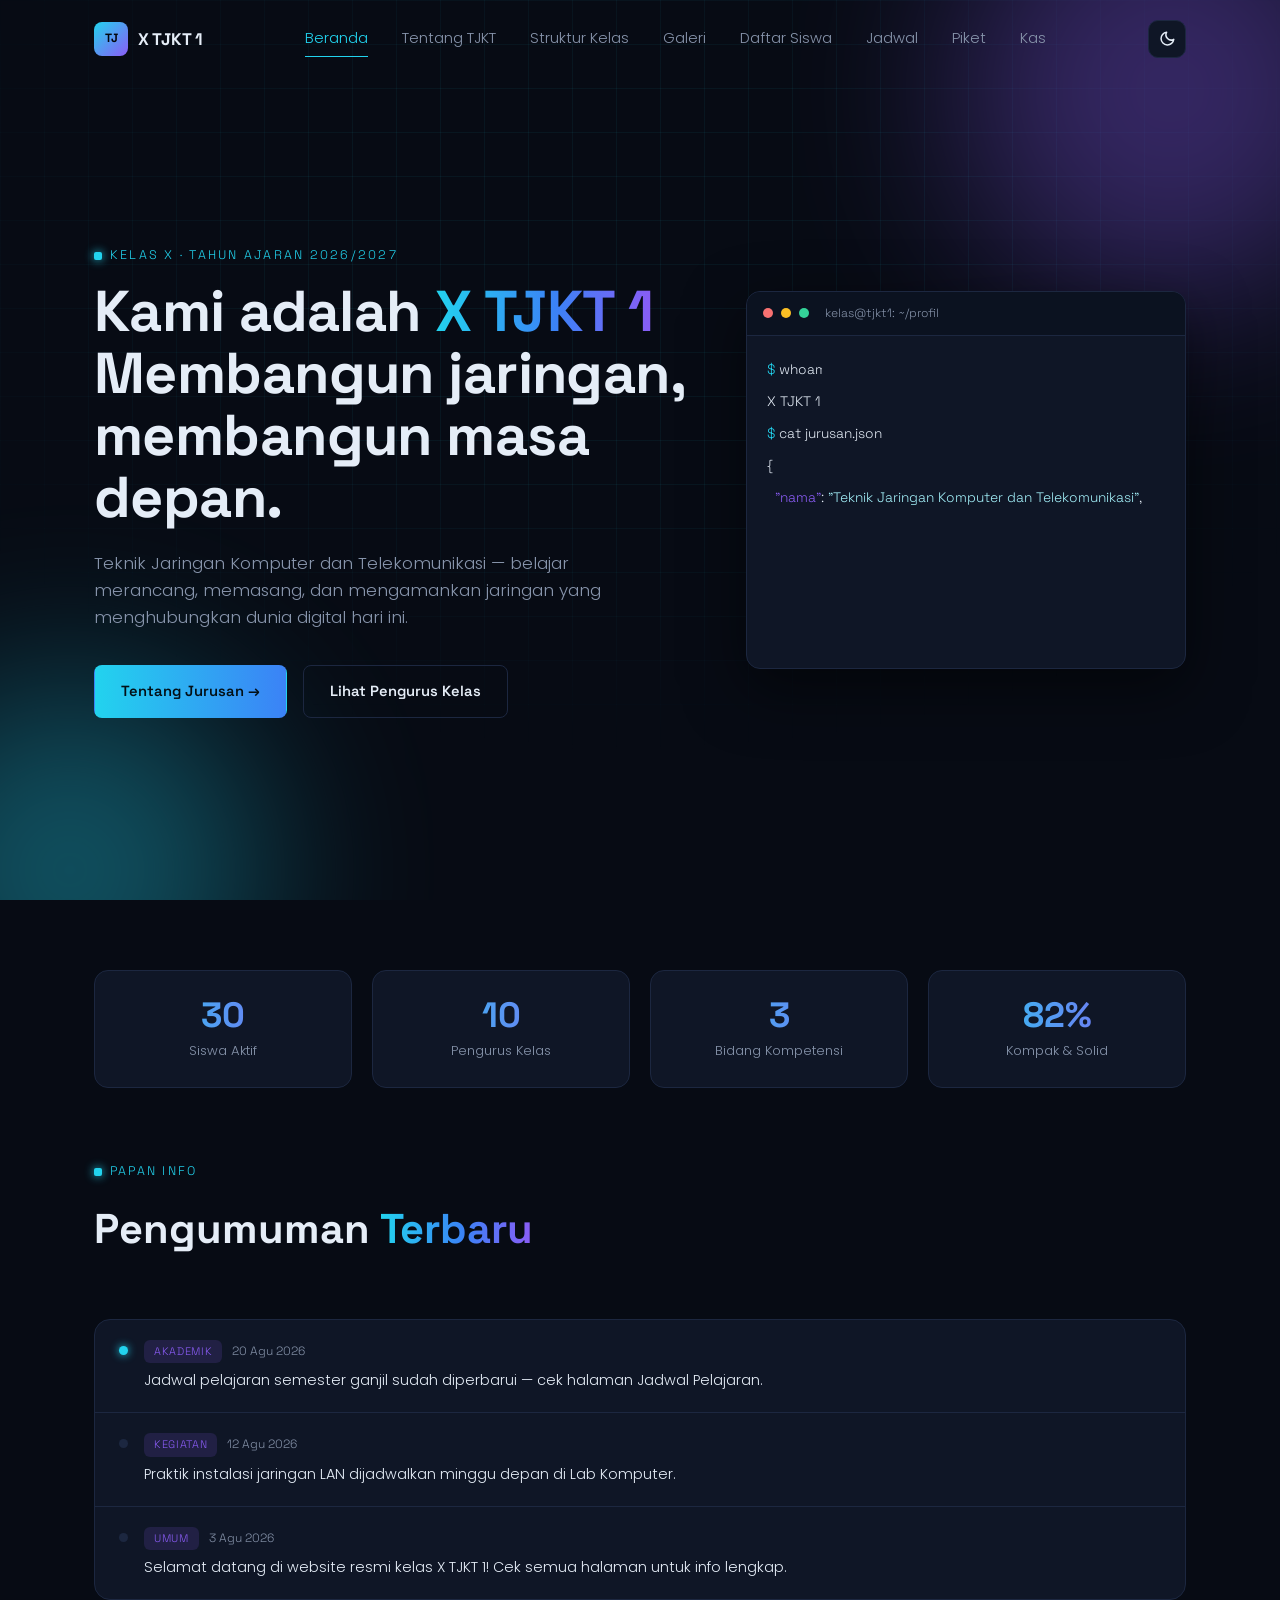
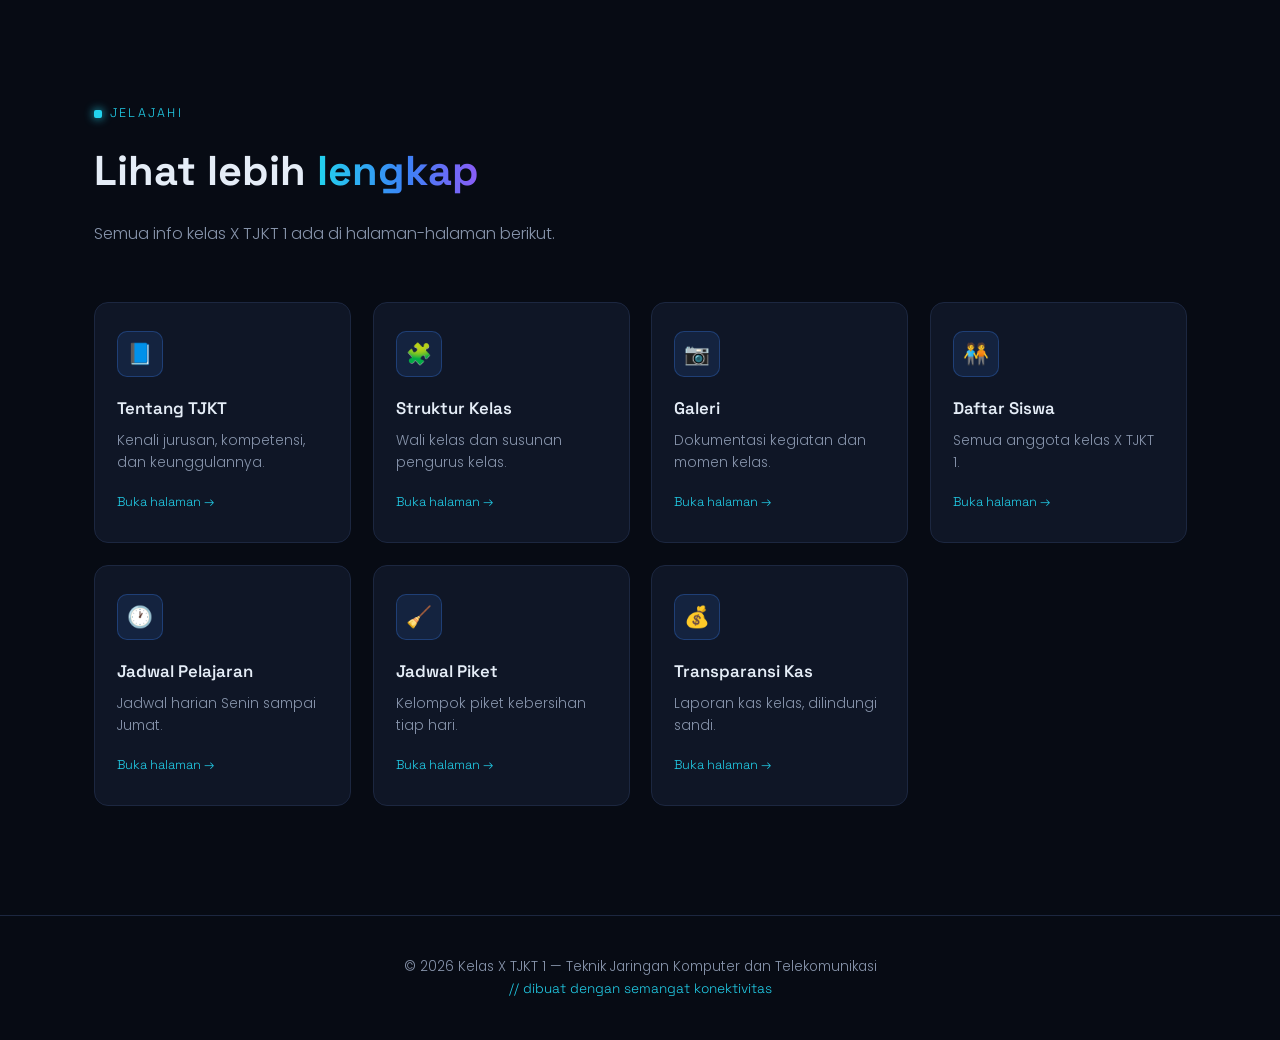
==== commit ea18913a: "Add files via upload" ====
--- a/index.html
+++ b/index.html
@@ -42,6 +42,8 @@
       <a href="galeri.html">Galeri</a>
       <a href="siswa.html">Daftar Siswa</a>
       <a href="jadwal.html">Jadwal</a>
+    <a href="piket.html">Piket</a>
+    <a href="kas.html">Kas</a>
     </div>
     <div class="nav-actions">
       <button class="theme-toggle" id="themeToggle" aria-label="Ganti tema terang/gelap">
@@ -60,6 +62,8 @@
   <a href="galeri.html">Galeri</a>
   <a href="siswa.html">Daftar Siswa</a>
   <a href="jadwal.html">Jadwal</a>
+<a href="piket.html">Piket</a>
+<a href="kas.html">Kas</a>
 </div>
 
 <!-- HERO -->
@@ -193,6 +197,18 @@
         <p>Jadwal harian Senin sampai Jumat.</p>
         <span class="go">Buka halaman →</span>
       </a>
+      <a href="piket.html" class="quick-card tilt fade-up">
+        <div class="quick-icon">🧹</div>
+        <h3>Jadwal Piket</h3>
+        <p>Kelompok piket kebersihan tiap hari.</p>
+        <span class="go">Buka halaman →</span>
+      </a>
+      <a href="kas.html" class="quick-card tilt fade-up">
+        <div class="quick-icon">💰</div>
+        <h3>Transparansi Kas</h3>
+        <p>Laporan kas kelas, dilindungi sandi.</p>
+        <span class="go">Buka halaman →</span>
+      </a>
     </div>
   </div>
 </section>
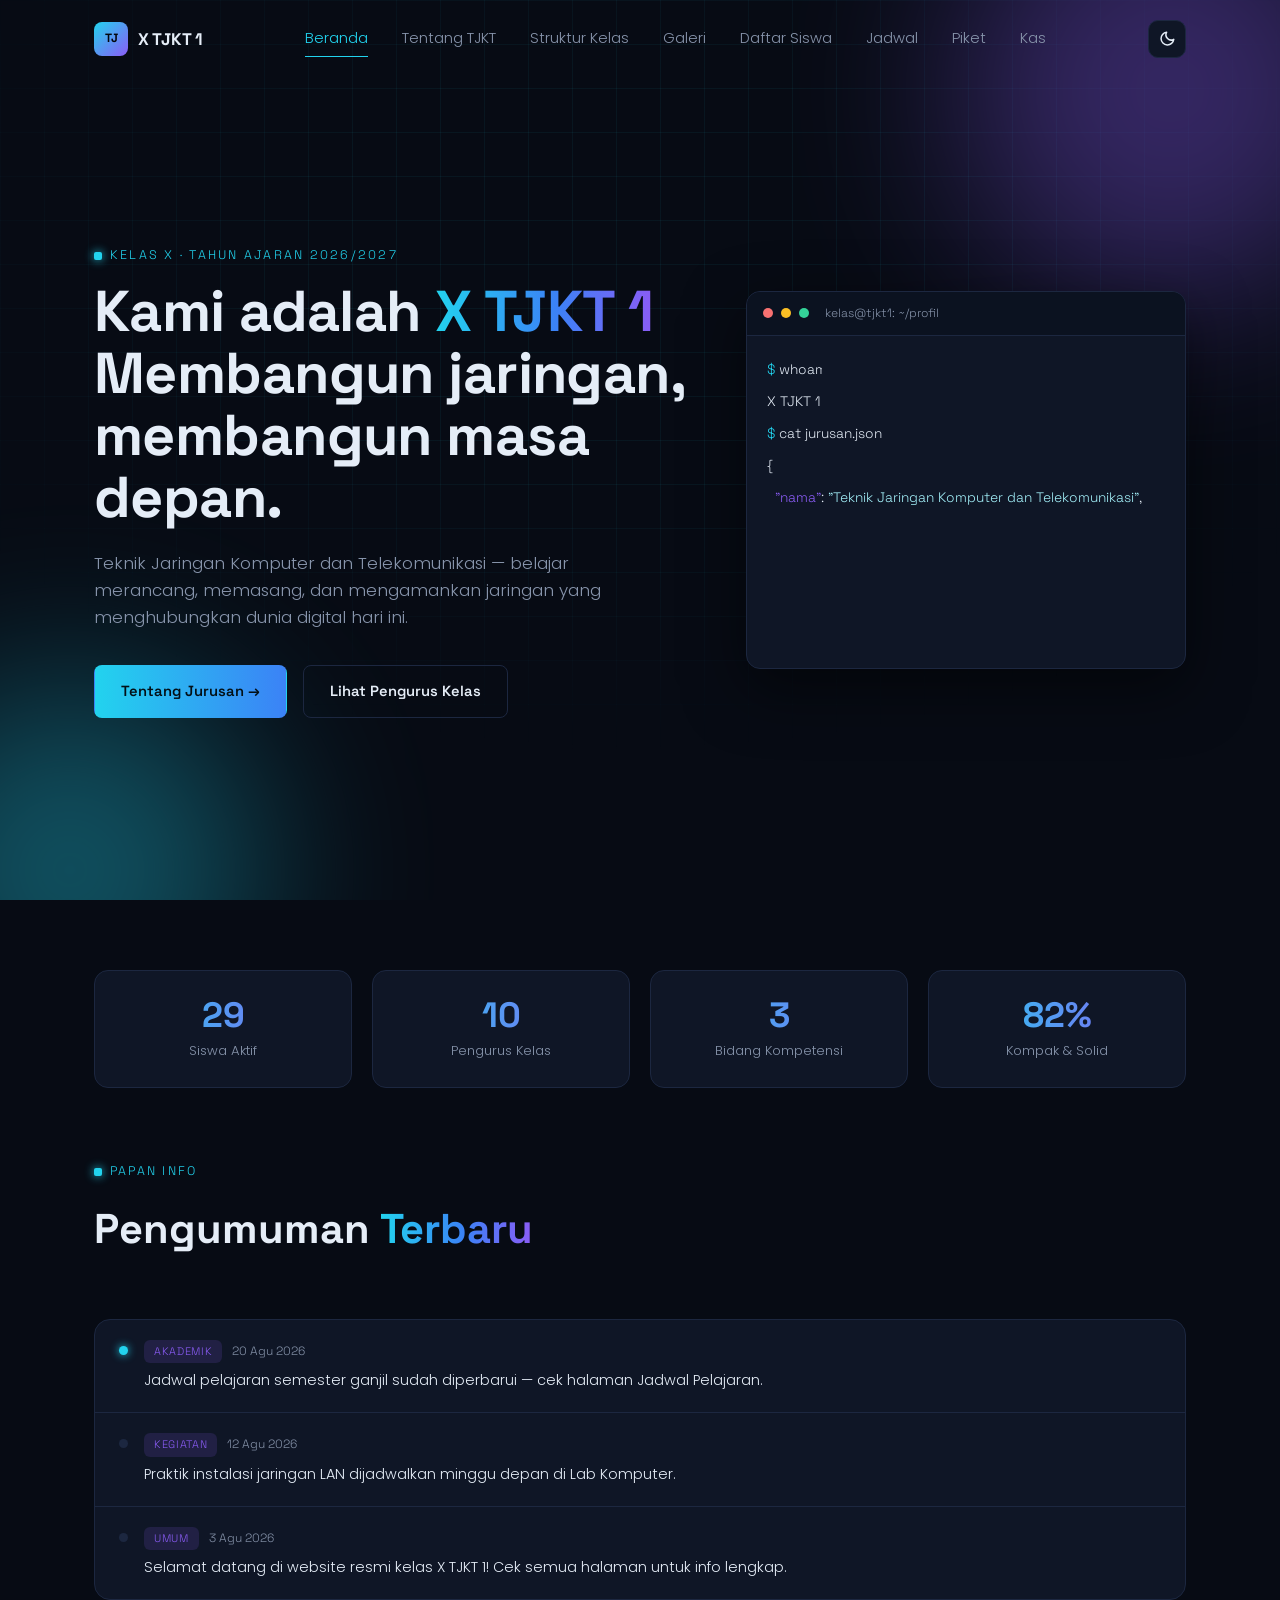
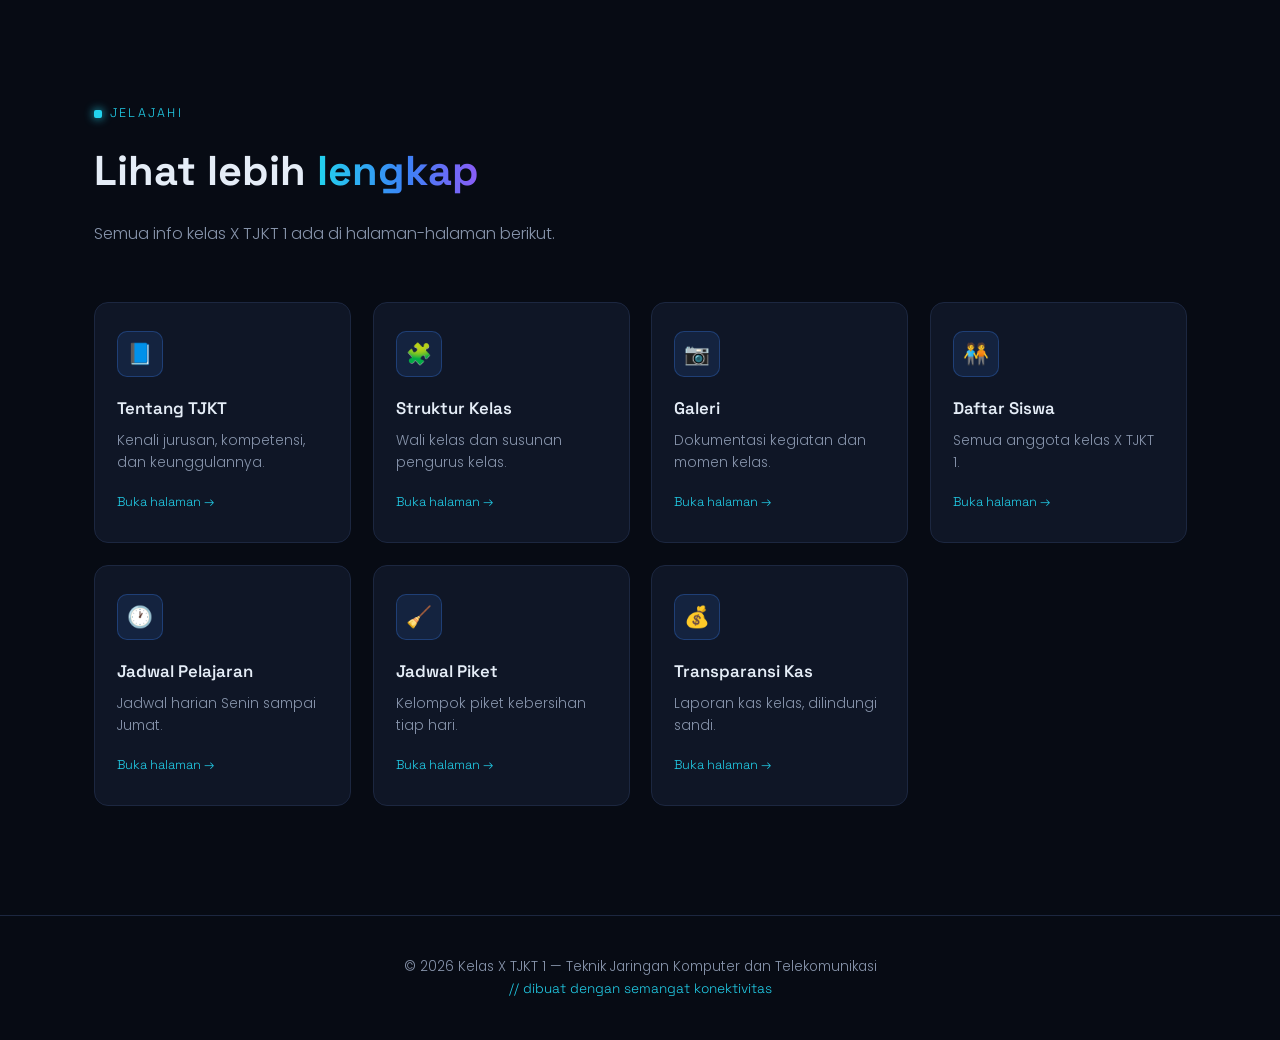
==== commit 21b805d0: "Add files via upload" ====
--- a/index.html
+++ b/index.html
@@ -17,7 +17,7 @@
 <meta name="description" content="Website resmi Kelas X TJKT 1 — Teknik Jaringan Komputer dan Telekomunikasi. Kenali jurusan, struktur kelas, galeri, dan daftar siswa.">
 <link rel="preconnect" href="https://fonts.googleapis.com">
 <link href="https://fonts.googleapis.com/css2?family=Space+Grotesk:wght@400;500;600;700&family=Poppins:wght@300;400;500;600&display=swap" rel="stylesheet">
-<link rel="stylesheet" href="css/style.css">
+<link rel="stylesheet" href="style.css">
 <script>
 (function(){
   var t = localStorage.getItem('theme');
@@ -224,6 +224,6 @@
   <svg viewBox="0 0 24 24" fill="none" stroke="currentColor" stroke-width="2" stroke-linecap="round" stroke-linejoin="round"><path d="M12 19V5M5 12l7-7 7 7"/></svg>
 </button>
 
-<script src="js/main.js"></script>
+<script src="main.js"></script>
 </body>
 </html>
--- a/style.css
+++ b/style.css
@@ -0,0 +1,806 @@
+:root{
+  --bg:#070b14;
+  --bg-soft:#0c1220;
+  --card:#0f1626;
+  --border:#1c2740;
+  --cyan:#22d3ee;
+  --blue:#3b82f6;
+  --purple:#8b5cf6;
+  --text:#e5edf7;
+  --muted:#8794ab;
+}
+*{margin:0;padding:0;box-sizing:border-box;}
+html{scroll-behavior:smooth;}
+body{
+  background:var(--bg);
+  color:var(--text);
+  font-family:'Poppins',sans-serif;
+  font-weight:300;
+  overflow-x:hidden;
+  line-height:1.6;
+}
+h1,h2,h3,h4,.mono{font-family:'Space Grotesk',sans-serif;}
+a{text-decoration:none;color:inherit;}
+ul{list-style:none;}
+img{max-width:100%;display:block;}
+.container{max-width:1140px;margin:0 auto;padding:0 24px;}
+.eyebrow{
+  font-family:'Space Grotesk',sans-serif;
+  font-size:.78rem;
+  letter-spacing:.18em;
+  text-transform:uppercase;
+  color:var(--cyan);
+  display:inline-flex;
+  align-items:center;
+  gap:8px;
+  margin-bottom:14px;
+}
+.eyebrow::before{content:"";width:8px;height:8px;border-radius:2px;background:var(--cyan);box-shadow:0 0 10px var(--cyan);}
+.gradient-text{
+  background:linear-gradient(90deg,var(--cyan),var(--blue) 55%,var(--purple));
+  -webkit-background-clip:text;
+  background-clip:text;
+  color:transparent;
+}
+.page-head{padding:150px 0 60px;position:relative;overflow:hidden;}
+.page-head .container{position:relative;z-index:1;}
+.page-head h1{font-size:clamp(2.1rem,4.4vw,3rem);font-weight:700;margin-bottom:16px;}
+.page-head p{color:var(--muted);max-width:600px;font-size:1rem;}
+.head-badges{display:flex;gap:12px;flex-wrap:wrap;margin-top:26px;}
+.head-badge{
+  font-family:'Space Grotesk';font-size:.8rem;
+  background:var(--card);border:1px solid var(--border);
+  padding:9px 16px;border-radius:999px;color:var(--text);
+  display:inline-flex;align-items:center;gap:6px;
+}
+
+/* ===== NAVBAR ===== */
+.navbar{
+  position:fixed;top:0;left:0;right:0;z-index:100;
+  padding:20px 0;
+  transition:.35s ease;
+  border-bottom:1px solid transparent;
+}
+.navbar.scrolled{
+  padding:12px 0;
+  background:rgba(7,11,20,.85);
+  backdrop-filter:blur(14px);
+  border-bottom:1px solid var(--border);
+}
+.nav-inner{display:flex;align-items:center;justify-content:space-between;}
+.logo{display:flex;align-items:center;gap:10px;font-family:'Space Grotesk';font-weight:700;font-size:1.05rem;}
+.logo-mark{
+  width:34px;height:34px;border-radius:8px;
+  background:linear-gradient(135deg,var(--cyan),var(--purple));
+  display:flex;align-items:center;justify-content:center;
+  font-size:.75rem;font-weight:700;color:#03060c;
+}
+.nav-links{display:flex;gap:34px;font-size:.92rem;color:var(--muted);}
+.nav-links a{transition:.25s;position:relative;}
+.nav-links a:hover{color:var(--text);}
+.nav-links a::after{
+  content:"";position:absolute;left:0;bottom:-6px;width:0;height:1px;
+  background:var(--cyan);transition:.25s;
+}
+.nav-links a:hover::after{width:100%;}
+.nav-links a.active{color:var(--cyan);}
+.nav-links a.active::after{width:100%;}
+.burger{display:none;flex-direction:column;gap:5px;cursor:pointer;z-index:200;background:none;border:none;padding:6px;}
+.burger span{width:24px;height:2px;background:var(--text);transition:.3s;}
+.burger.active span:nth-child(1){transform:translateY(7px) rotate(45deg);}
+.burger.active span:nth-child(2){opacity:0;}
+.burger.active span:nth-child(3){transform:translateY(-7px) rotate(-45deg);}
+
+.mobile-menu{
+  position:fixed;inset:0;background:rgba(6,9,17,.98);
+  backdrop-filter:blur(10px);
+  z-index:150;
+  display:flex;flex-direction:column;align-items:center;justify-content:center;gap:32px;
+  transform:translateY(-100%);opacity:0;
+  transition:.4s ease;
+  pointer-events:none;
+}
+.mobile-menu.open{transform:translateY(0);opacity:1;pointer-events:all;}
+.mobile-menu a{font-family:'Space Grotesk';font-size:1.4rem;font-weight:600;color:var(--text);}
+.mobile-menu a.active{color:var(--cyan);}
+
+/* ===== HERO (index) ===== */
+.hero{
+  position:relative;
+  min-height:100vh;
+  display:flex;align-items:center;
+  padding:140px 0 80px;
+  overflow:hidden;
+}
+.hero-bg-grid{
+  position:absolute;inset:0;
+  background-image:
+    linear-gradient(rgba(34,211,238,.06) 1px,transparent 1px),
+    linear-gradient(90deg,rgba(34,211,238,.06) 1px,transparent 1px);
+  background-size:44px 44px;
+  mask-image:radial-gradient(ellipse 70% 60% at 50% 30%,#000 40%,transparent 90%);
+  z-index:0;
+}
+.blob{
+  position:absolute;border-radius:50%;filter:blur(90px);opacity:.35;z-index:0;
+}
+.blob-1{width:420px;height:420px;background:var(--purple);top:-120px;right:-100px;}
+.blob-2{width:380px;height:380px;background:var(--cyan);bottom:-160px;left:-120px;}
+
+.hero-grid{
+  position:relative;z-index:1;
+  display:grid;grid-template-columns:1.15fr .85fr;gap:56px;align-items:center;
+}
+.hero h1{
+  font-size:clamp(2.4rem,5vw,3.6rem);
+  font-weight:700;line-height:1.08;letter-spacing:-.01em;
+  margin-bottom:22px;
+}
+.hero p.lead{
+  color:var(--muted);font-size:1.05rem;max-width:520px;margin-bottom:34px;
+}
+.btn-row{display:flex;gap:16px;flex-wrap:wrap;}
+.btn{
+  font-family:'Space Grotesk';font-weight:600;font-size:.92rem;
+  padding:14px 26px;border-radius:8px;
+  display:inline-flex;align-items:center;gap:8px;
+  transition:.25s;cursor:pointer;border:1px solid transparent;
+}
+.btn-primary{
+  background:linear-gradient(90deg,var(--cyan),var(--blue));
+  color:#031017;
+}
+.btn-primary:hover{box-shadow:0 0 24px rgba(34,211,238,.45);transform:translateY(-2px);}
+.btn-ghost{
+  border:1px solid var(--border);color:var(--text);
+}
+.btn-ghost:hover{border-color:var(--cyan);color:var(--cyan);}
+
+/* terminal card */
+.terminal{
+  background:var(--card);
+  border:1px solid var(--border);
+  border-radius:14px;
+  overflow:hidden;
+  box-shadow:0 20px 60px rgba(0,0,0,.5);
+}
+.terminal-head{
+  display:flex;align-items:center;gap:8px;
+  padding:12px 16px;background:#0b1220;border-bottom:1px solid var(--border);
+}
+.dot{width:10px;height:10px;border-radius:50%;}
+.dot.r{background:#f87171;} .dot.y{background:#fbbf24;} .dot.g{background:#34d399;}
+.terminal-title{margin-left:8px;font-size:.75rem;color:var(--muted);font-family:'Space Grotesk';}
+.terminal-body{padding:22px 20px;font-family:'Space Grotesk';font-size:.86rem;}
+.terminal-body .line{margin-bottom:10px;white-space:pre-wrap;}
+.terminal-body .prompt{color:var(--cyan);}
+.terminal-body .key{color:var(--purple);}
+.terminal-body .str{color:#a5f3fc;}
+.terminal-body .comment{color:var(--muted);}
+.cursor{display:inline-block;width:7px;height:14px;background:var(--cyan);animation:blink 1s step-end infinite;vertical-align:middle;}
+@keyframes blink{50%{opacity:0;}}
+
+/* ===== QUICK LINKS (index) ===== */
+.quicklinks{padding:100px 0 110px;}
+.quick-grid{display:grid;grid-template-columns:repeat(4,1fr);gap:22px;}
+.quick-card{
+  background:var(--card);border:1px solid var(--border);border-radius:14px;
+  padding:28px 22px;transition:.3s;position:relative;overflow:hidden;display:block;
+}
+.quick-card::before{
+  content:"";position:absolute;top:0;left:0;right:0;height:2px;
+  background:linear-gradient(90deg,var(--cyan),var(--purple));
+  transform:scaleX(0);transform-origin:left;transition:.35s;
+}
+.quick-card:hover{transform:translateY(-6px);border-color:rgba(34,211,238,.35);}
+.quick-card:hover::before{transform:scaleX(1);}
+.quick-icon{
+  width:46px;height:46px;border-radius:10px;
+  background:rgba(59,130,246,.12);border:1px solid rgba(59,130,246,.3);
+  display:flex;align-items:center;justify-content:center;
+  font-size:1.3rem;margin-bottom:18px;
+}
+.quick-card h3{font-size:1.05rem;font-weight:600;margin-bottom:8px;}
+.quick-card p{color:var(--muted);font-size:.86rem;margin-bottom:14px;}
+.quick-card .go{font-family:'Space Grotesk';font-size:.8rem;color:var(--cyan);}
+
+/* ===== SECTION SHARED ===== */
+section{padding:110px 0;position:relative;}
+.section-head{max-width:640px;margin-bottom:56px;}
+.section-head h2{font-size:clamp(1.9rem,3.4vw,2.6rem);font-weight:700;margin-bottom:16px;}
+.section-head p{color:var(--muted);font-size:1rem;}
+
+/* ===== TENTANG TJKT ===== */
+.about-grid{
+  display:grid;grid-template-columns:1fr 1fr;gap:60px;align-items:start;margin-bottom:64px;
+}
+.about-grid p{color:var(--muted);margin-bottom:16px;font-size:.98rem;}
+.checklist{margin-top:26px;display:flex;flex-direction:column;gap:14px;}
+.checklist li{display:flex;align-items:flex-start;gap:12px;font-size:.94rem;color:var(--text);}
+.check-icon{
+  width:22px;height:22px;border-radius:6px;flex-shrink:0;margin-top:2px;
+  background:rgba(34,211,238,.12);border:1px solid rgba(34,211,238,.4);
+  display:flex;align-items:center;justify-content:center;color:var(--cyan);font-size:.7rem;
+}
+
+.competency-grid{
+  display:grid;grid-template-columns:repeat(4,1fr);gap:22px;
+}
+.comp-card{
+  background:var(--card);border:1px solid var(--border);border-radius:14px;
+  padding:28px 22px;transition:.3s;position:relative;overflow:hidden;
+}
+.comp-card::before{
+  content:"";position:absolute;top:0;left:0;right:0;height:2px;
+  background:linear-gradient(90deg,var(--cyan),var(--purple));
+  transform:scaleX(0);transform-origin:left;transition:.35s;
+}
+.comp-card:hover{transform:translateY(-6px);border-color:rgba(34,211,238,.35);}
+.comp-card:hover::before{transform:scaleX(1);}
+.comp-icon{
+  width:46px;height:46px;border-radius:10px;
+  background:rgba(59,130,246,.12);border:1px solid rgba(59,130,246,.3);
+  display:flex;align-items:center;justify-content:center;
+  font-size:1.3rem;margin-bottom:18px;
+}
+.comp-card h3{font-size:1.05rem;font-weight:600;margin-bottom:10px;}
+.comp-card p{color:var(--muted);font-size:.86rem;}
+
+/* ===== STRUKTUR KELAS ===== */
+.struktur{background:var(--bg-soft);}
+.wali-card{
+  display:flex;align-items:center;gap:24px;
+  background:var(--card);border:1px solid var(--border);border-radius:16px;
+  padding:28px 32px;margin-bottom:56px;
+  position:relative;overflow:hidden;
+}
+.wali-card::after{
+  content:"";position:absolute;right:-60px;top:-60px;width:180px;height:180px;border-radius:50%;
+  background:radial-gradient(circle,rgba(139,92,246,.25),transparent 70%);
+}
+.avatar{
+  width:74px;height:74px;border-radius:14px;flex-shrink:0;
+  display:flex;align-items:center;justify-content:center;
+  font-family:'Space Grotesk';font-weight:700;font-size:1.3rem;color:#03060c;
+}
+.wali-card .avatar{background:linear-gradient(135deg,var(--cyan),var(--purple));font-size:1.5rem;width:82px;height:82px;}
+.wali-info .tag{font-size:.72rem;letter-spacing:.14em;text-transform:uppercase;color:var(--cyan);margin-bottom:6px;font-family:'Space Grotesk';}
+.wali-info h3{font-size:1.3rem;font-weight:600;}
+.wali-info span{color:var(--muted);font-size:.88rem;}
+
+.pengurus-grid{
+  display:grid;grid-template-columns:repeat(4,1fr);gap:20px;
+}
+.pengurus-card{
+  background:var(--card);border:1px solid var(--border);border-radius:14px;
+  padding:24px 20px;text-align:left;transition:.3s;
+}
+.pengurus-card:hover{border-color:rgba(34,211,238,.35);transform:translateY(-4px);}
+.pengurus-card .avatar{width:52px;height:52px;border-radius:12px;font-size:1rem;margin-bottom:16px;}
+.pengurus-card .jabatan{font-size:.72rem;letter-spacing:.1em;text-transform:uppercase;color:var(--muted);margin-bottom:4px;font-family:'Space Grotesk';}
+.pengurus-card .nama{font-size:1rem;font-weight:500;}
+
+/* ===== GALERI ===== */
+.galeri-grid{
+  display:grid;
+  grid-template-columns:repeat(4,1fr);
+  grid-auto-rows:180px;
+  gap:16px;
+}
+.galeri-item{
+  position:relative;border-radius:14px;overflow:hidden;
+  border:1px solid var(--border);
+  background:linear-gradient(135deg,var(--card),var(--bg-soft));
+  display:flex;align-items:center;justify-content:center;
+  transition:.3s;
+}
+.galeri-item:hover{transform:translateY(-4px);border-color:rgba(34,211,238,.4);}
+.galeri-item.tall{grid-row:span 2;}
+.galeri-item.wide{grid-column:span 2;}
+.galeri-placeholder{
+  display:flex;flex-direction:column;align-items:center;gap:10px;color:var(--muted);
+}
+.galeri-placeholder .icon{font-size:1.8rem;opacity:.7;}
+.galeri-placeholder .label{font-family:'Space Grotesk';font-size:.78rem;letter-spacing:.05em;text-align:center;padding:0 14px;}
+.galeri-overlay{
+  position:absolute;inset:0;background:linear-gradient(0deg,rgba(7,11,20,.85),transparent 55%);
+  opacity:0;transition:.3s;display:flex;align-items:flex-end;padding:16px;
+}
+.galeri-item:hover .galeri-overlay{opacity:1;}
+.galeri-overlay span{font-family:'Space Grotesk';font-size:.8rem;color:var(--text);}
+
+/* ===== DAFTAR SISWA ===== */
+.siswa-toolbar{
+  display:flex;gap:14px;margin-bottom:28px;flex-wrap:wrap;align-items:center;justify-content:space-between;
+}
+.siswa-search{
+  flex:1;min-width:220px;
+  background:var(--card);border:1px solid var(--border);border-radius:10px;
+  padding:12px 16px;color:var(--text);font-family:'Poppins';font-size:.92rem;
+  outline:none;transition:.25s;
+}
+.siswa-search:focus{border-color:var(--cyan);box-shadow:0 0 0 3px rgba(34,211,238,.12);}
+.siswa-search::placeholder{color:var(--muted);}
+.siswa-count{
+  font-family:'Space Grotesk';font-size:.8rem;color:var(--muted);
+  border:1px solid var(--border);padding:8px 14px;border-radius:8px;white-space:nowrap;
+}
+.siswa-table-wrap{
+  background:var(--card);border:1px solid var(--border);border-radius:14px;overflow:hidden;
+}
+table.siswa-table{width:100%;border-collapse:collapse;font-size:.92rem;}
+.siswa-table thead th{
+  text-align:left;padding:16px 20px;
+  font-family:'Space Grotesk';font-size:.72rem;letter-spacing:.1em;text-transform:uppercase;
+  color:var(--cyan);background:#0b1220;border-bottom:1px solid var(--border);
+}
+.siswa-table tbody td{
+  padding:14px 20px;border-bottom:1px solid var(--border);color:var(--text);
+}
+.siswa-table tbody tr:last-child td{border-bottom:none;}
+.siswa-table tbody tr{transition:.2s;}
+.siswa-table tbody tr:hover{background:rgba(34,211,238,.05);}
+.siswa-table .no{color:var(--muted);width:44px;}
+.siswa-table .absen{
+  display:inline-block;font-family:'Space Grotesk';font-size:.72rem;
+  background:rgba(139,92,246,.14);color:var(--purple);
+  padding:3px 10px;border-radius:6px;
+}
+.row-hidden{display:none;}
+
+/* ===== TERMINAL TYPEWRITER ===== */
+.terminal-body .line{
+  white-space:nowrap;overflow:hidden;width:0;display:block;
+}
+@media(prefers-reduced-motion:reduce){
+  .terminal-body .line{width:auto!important;}
+}
+
+/* ===== STATISTIK (counter) ===== */
+.stats{padding:70px 0 0;}
+.stats-grid{
+  display:grid;grid-template-columns:repeat(4,1fr);gap:20px;
+}
+.stat-card{
+  background:var(--card);border:1px solid var(--border);border-radius:14px;
+  padding:26px 20px;text-align:center;
+}
+.stat-number{
+  font-family:'Space Grotesk';font-weight:700;font-size:2.2rem;
+  background:linear-gradient(90deg,var(--cyan),var(--purple));
+  -webkit-background-clip:text;background-clip:text;color:transparent;
+  line-height:1;margin-bottom:8px;
+}
+.stat-label{color:var(--muted);font-size:.82rem;}
+
+/* ===== TILT HOVER ===== */
+.tilt{transition:transform .15s ease-out,border-color .3s,box-shadow .3s;will-change:transform;}
+@media(prefers-reduced-motion:reduce){
+  .tilt{transition:none;}
+}
+
+/* ===== SVG ICONS ===== */
+.comp-icon svg{width:24px;height:24px;stroke:var(--cyan);}
+.comp-icon.c-blue svg{stroke:var(--blue);}
+.comp-icon.c-purple svg{stroke:var(--purple);}
+
+/* ===== SKILL BAR ===== */
+.skill-bar{
+  height:6px;border-radius:3px;background:var(--border);
+  margin-top:16px;overflow:hidden;
+}
+.skill-fill{
+  height:100%;border-radius:3px;width:0;
+  background:linear-gradient(90deg,var(--cyan),var(--purple));
+  transition:width 1.1s cubic-bezier(.16,1,.3,1);
+}
+.skill-label{
+  display:flex;justify-content:space-between;
+  font-family:'Space Grotesk';font-size:.68rem;color:var(--muted);
+  margin-top:8px;letter-spacing:.04em;
+}
+
+/* ===== NETWORK DECOR ===== */
+.network-decor{
+  position:absolute;top:0;right:0;width:38%;height:100%;
+  max-width:340px;
+  opacity:.28;pointer-events:none;z-index:0;
+  mask-image:radial-gradient(ellipse 70% 65% at 75% 45%,#000 0%,transparent 75%);
+}
+.network-decor svg{width:100%;height:100%;}
+.network-decor .n-line{
+  fill:none;stroke:url(#netGrad);stroke-width:1.2;
+  stroke-dasharray:6 6;
+  animation:netFlow 6s linear infinite;
+}
+.network-decor .n-line.slow{animation-duration:9s;animation-direction:reverse;}
+.network-decor .n-dot{fill:var(--cyan);opacity:.7;}
+@keyframes netFlow{to{stroke-dashoffset:-120;}}
+@media(prefers-reduced-motion:reduce){
+  .network-decor .n-line{animation:none;}
+}
+
+/* ===== LIGHT THEME OVERRIDE ===== */
+html[data-theme="light"]{
+  --bg:#f4f7fb;
+  --bg-soft:#eaeff6;
+  --card:#ffffff;
+  --border:#dde4ee;
+  --text:#101827;
+  --muted:#5b6472;
+}
+html[data-theme="light"] .navbar.scrolled{background:rgba(244,247,251,.88);}
+html[data-theme="light"] .mobile-menu{background:rgba(244,247,251,.98);}
+html[data-theme="light"] .terminal-body .str{color:#0891b2;}
+html[data-theme="light"] .btn-primary{color:#ffffff;}
+html[data-theme="light"] .hero-bg-grid{
+  background-image:
+    linear-gradient(rgba(34,211,238,.10) 1px,transparent 1px),
+    linear-gradient(90deg,rgba(34,211,238,.10) 1px,transparent 1px);
+}
+html[data-theme="light"] .blob{opacity:.18;}
+html[data-theme="light"] .page-loader{background:var(--bg);}
+
+/* ===== THEME TOGGLE BUTTON ===== */
+.theme-toggle{
+  width:38px;height:38px;border-radius:10px;
+  border:1px solid var(--border);background:var(--card);
+  display:flex;align-items:center;justify-content:center;
+  cursor:pointer;color:var(--text);transition:.25s;flex-shrink:0;
+}
+.theme-toggle:hover{border-color:var(--cyan);color:var(--cyan);}
+.theme-toggle svg{width:18px;height:18px;}
+.theme-toggle .icon-moon{display:block;}
+.theme-toggle .icon-sun{display:none;}
+html[data-theme="light"] .theme-toggle .icon-moon{display:none;}
+html[data-theme="light"] .theme-toggle .icon-sun{display:block;}
+.nav-actions{display:flex;align-items:center;gap:14px;}
+
+/* ===== BACK TO TOP ===== */
+.back-to-top{
+  position:fixed;bottom:26px;right:26px;z-index:90;
+  width:46px;height:46px;border-radius:12px;
+  background:var(--card);border:1px solid var(--border);
+  display:flex;align-items:center;justify-content:center;
+  color:var(--cyan);cursor:pointer;
+  opacity:0;transform:translateY(12px);pointer-events:none;
+  transition:opacity .3s,transform .3s,border-color .3s;
+  box-shadow:0 8px 24px rgba(0,0,0,.25);
+}
+.back-to-top.visible{opacity:1;transform:translateY(0);pointer-events:all;}
+.back-to-top:hover{border-color:var(--cyan);}
+.back-to-top svg{width:20px;height:20px;}
+
+/* ===== LOADING SCREEN ===== */
+.page-loader{
+  position:fixed;inset:0;z-index:999;
+  background:var(--bg);
+  display:flex;flex-direction:column;align-items:center;justify-content:center;gap:18px;
+  transition:opacity .5s ease,visibility .5s ease;
+}
+.page-loader.loaded{opacity:0;visibility:hidden;pointer-events:none;}
+.loader-mark{
+  width:52px;height:52px;border-radius:14px;
+  background:linear-gradient(135deg,var(--cyan),var(--purple));
+  display:flex;align-items:center;justify-content:center;
+  font-family:'Space Grotesk';font-weight:700;font-size:1.1rem;color:#03060c;
+  animation:loaderPulse 1.4s ease-in-out infinite;
+}
+.loader-bar{width:140px;height:4px;border-radius:2px;background:var(--border);overflow:hidden;}
+.loader-fill{
+  height:100%;width:30%;border-radius:2px;
+  background:linear-gradient(90deg,var(--cyan),var(--purple));
+  animation:loaderSlide 1.1s ease-in-out infinite;
+}
+@keyframes loaderPulse{0%,100%{transform:scale(1);}50%{transform:scale(1.08);}}
+@keyframes loaderSlide{0%{transform:translateX(-100%);}100%{transform:translateX(340%);}}
+@media(prefers-reduced-motion:reduce){
+  .loader-mark{animation:none;}
+  .loader-fill{animation:none;width:100%;}
+}
+
+/* ===== JADWAL PELAJARAN ===== */
+.day-tabs{
+  display:flex;gap:10px;margin-bottom:32px;flex-wrap:wrap;
+}
+.day-tab{
+  font-family:'Space Grotesk';font-weight:600;font-size:.88rem;
+  padding:11px 22px;border-radius:10px;
+  background:var(--card);border:1px solid var(--border);color:var(--muted);
+  cursor:pointer;transition:.25s;
+}
+.day-tab:hover{color:var(--text);border-color:rgba(34,211,238,.35);}
+.day-tab.active{
+  background:linear-gradient(90deg,var(--cyan),var(--blue));
+  color:#031017;border-color:transparent;
+}
+.schedule-wrap{
+  background:var(--card);border:1px solid var(--border);border-radius:16px;
+  padding:8px;overflow:hidden;
+}
+.schedule-day{display:none;}
+.schedule-day.active{display:block;}
+.schedule-item{
+  display:flex;align-items:center;gap:20px;
+  padding:16px 20px;border-bottom:1px solid var(--border);
+}
+.schedule-item:last-child{border-bottom:none;}
+.schedule-item .jam{
+  font-family:'Space Grotesk';font-size:.82rem;color:var(--cyan);
+  min-width:130px;flex-shrink:0;
+}
+.schedule-item .mapel{color:var(--text);font-size:.95rem;}
+.schedule-item.break{background:rgba(139,92,246,.06);}
+.schedule-item.break .jam{color:var(--purple);}
+.schedule-item.break .mapel{color:var(--muted);font-style:italic;}
+.jadwal-note{
+  margin-top:22px;color:var(--muted);font-size:.85rem;
+  background:var(--card);border:1px solid var(--border);
+  padding:14px 18px;border-radius:10px;
+}
+
+/* ===== JADWAL PIKET ===== */
+.piket-wrap{
+  background:var(--card);border:1px solid var(--border);border-radius:16px;
+  padding:30px 28px;
+}
+.piket-group-title{
+  font-family:'Space Grotesk';font-size:1rem;font-weight:600;
+  display:flex;align-items:center;gap:12px;margin-bottom:18px;
+}
+.piket-group-title .tag{
+  font-size:.68rem;letter-spacing:.08em;text-transform:uppercase;font-weight:600;
+  background:rgba(34,211,238,.14);color:var(--cyan);
+  padding:4px 11px;border-radius:6px;
+}
+.member-chips{display:flex;flex-wrap:wrap;gap:9px;margin-bottom:22px;}
+.member-chip{
+  font-family:'Space Grotesk';font-size:.82rem;
+  background:var(--bg-soft);border:1px solid var(--border);color:var(--text);
+  padding:8px 15px;border-radius:999px;
+}
+.piket-tasks{display:flex;flex-direction:column;gap:10px;}
+.piket-tasks .task-item{
+  display:flex;align-items:center;gap:11px;font-size:.9rem;color:var(--muted);
+}
+.piket-tasks .check-icon{
+  width:20px;height:20px;border-radius:6px;flex-shrink:0;
+  background:rgba(34,211,238,.12);border:1px solid rgba(34,211,238,.4);
+  display:flex;align-items:center;justify-content:center;color:var(--cyan);font-size:.62rem;
+}
+
+/* ===== TRANSPARANSI KAS ===== */
+.kas-lock{
+  max-width:440px;margin:0 auto;text-align:center;
+  background:var(--card);border:1px solid var(--border);border-radius:16px;
+  padding:40px 34px;
+}
+.kas-lock .lock-icon{
+  width:54px;height:54px;border-radius:14px;margin:0 auto 20px;
+  background:linear-gradient(135deg,var(--cyan),var(--purple));
+  display:flex;align-items:center;justify-content:center;font-size:1.4rem;
+}
+.kas-lock h2{font-size:1.3rem;font-weight:700;margin-bottom:10px;}
+.kas-lock p{color:var(--muted);font-size:.88rem;margin-bottom:24px;}
+.kas-form{display:flex;flex-direction:column;gap:14px;}
+.kas-input{
+  background:var(--bg-soft);border:1px solid var(--border);border-radius:10px;
+  padding:13px 16px;color:var(--text);font-family:'Poppins';font-size:.95rem;
+  outline:none;text-align:center;letter-spacing:.14em;transition:.25s;
+}
+.kas-input:focus{border-color:var(--cyan);box-shadow:0 0 0 3px rgba(34,211,238,.12);}
+.kas-input::placeholder{letter-spacing:normal;color:var(--muted);}
+.kas-error{color:#f87171;font-size:.82rem;min-height:18px;}
+.kas-content{display:none;}
+.kas-content.unlocked{display:block;animation:kasReveal .5s ease;}
+@keyframes kasReveal{from{opacity:0;transform:translateY(10px);}to{opacity:1;transform:translateY(0);}}
+.kas-summary-grid{
+  display:grid;grid-template-columns:repeat(3,1fr);gap:20px;margin-bottom:36px;
+}
+.kas-summary-card{
+  background:var(--card);border:1px solid var(--border);border-radius:14px;padding:24px 22px;
+}
+.kas-summary-card .label{color:var(--muted);font-size:.8rem;margin-bottom:10px;}
+.kas-summary-card .value{font-family:'Space Grotesk';font-weight:700;font-size:1.5rem;}
+.kas-summary-card.in .value{color:#34d399;}
+.kas-summary-card.out .value{color:#f87171;}
+.kas-table-wrap{
+  background:var(--card);border:1px solid var(--border);border-radius:14px;overflow:hidden;
+}
+table.kas-table{width:100%;border-collapse:collapse;font-size:.9rem;}
+.kas-table thead th{
+  text-align:left;padding:16px 20px;
+  font-family:'Space Grotesk';font-size:.72rem;letter-spacing:.1em;text-transform:uppercase;
+  color:var(--cyan);background:#0b1220;border-bottom:1px solid var(--border);
+}
+.kas-table tbody td{padding:14px 20px;border-bottom:1px solid var(--border);color:var(--text);}
+.kas-table tbody tr:last-child td{border-bottom:none;}
+.kas-badge{
+  font-family:'Space Grotesk';font-size:.72rem;padding:3px 11px;border-radius:6px;display:inline-block;
+}
+.kas-badge.masuk{background:rgba(52,211,153,.14);color:#34d399;}
+.kas-badge.keluar{background:rgba(248,113,113,.14);color:#f87171;}
+
+/* ===== ADMIN PANEL ===== */
+.admin-wrap{max-width:900px;margin:0 auto;padding:60px 24px 100px;}
+.admin-header{text-align:center;margin-bottom:36px;}
+.admin-header .logo-mark{
+  width:44px;height:44px;border-radius:12px;margin:0 auto 16px;
+  background:linear-gradient(135deg,var(--cyan),var(--purple));
+  display:flex;align-items:center;justify-content:center;
+  font-family:'Space Grotesk';font-weight:700;color:#03060c;
+}
+.admin-header h1{font-family:'Space Grotesk';font-size:1.7rem;font-weight:700;margin-bottom:8px;}
+.admin-header p{color:var(--muted);font-size:.9rem;}
+.admin-back{
+  display:inline-block;margin-top:16px;font-family:'Space Grotesk';font-size:.82rem;
+  color:var(--cyan);
+}
+.admin-banner{
+  background:rgba(251,191,36,.09);border:1px solid rgba(251,191,36,.35);
+  color:#fbbf24;font-size:.85rem;border-radius:12px;padding:14px 18px;margin-bottom:24px;
+  line-height:1.6;
+}
+.admin-actions{display:flex;gap:12px;flex-wrap:wrap;margin-bottom:28px;}
+.btn-sm{padding:10px 18px;font-size:.82rem;border-radius:8px;}
+.btn-outline{border:1px solid var(--border);color:var(--text);background:transparent;}
+.btn-outline:hover{border-color:var(--cyan);color:var(--cyan);}
+.btn-danger-outline{border:1px solid rgba(248,113,113,.4);color:#f87171;background:transparent;}
+.btn-danger-outline:hover{border-color:#f87171;background:rgba(248,113,113,.08);}
+.admin-msg{
+  font-family:'Space Grotesk';font-size:.8rem;color:var(--cyan);
+  opacity:0;transition:.3s;height:0;overflow:hidden;
+}
+.admin-msg.show{opacity:1;height:auto;margin-bottom:10px;}
+
+.admin-tabs{display:flex;gap:10px;margin-bottom:26px;flex-wrap:wrap;}
+.admin-tab{
+  font-family:'Space Grotesk';font-weight:600;font-size:.86rem;
+  padding:11px 20px;border-radius:10px;
+  background:var(--card);border:1px solid var(--border);color:var(--muted);
+  cursor:pointer;transition:.25s;
+}
+.admin-tab:hover{color:var(--text);border-color:rgba(34,211,238,.35);}
+.admin-tab.active{background:linear-gradient(90deg,var(--cyan),var(--blue));color:#031017;border-color:transparent;}
+.admin-panel{display:none;background:var(--card);border:1px solid var(--border);border-radius:16px;padding:26px;}
+.admin-panel.active{display:block;}
+.admin-panel-head{display:flex;align-items:center;justify-content:space-between;gap:12px;margin-bottom:18px;flex-wrap:wrap;}
+.admin-panel-head h3{font-family:'Space Grotesk';font-size:1.05rem;font-weight:600;}
+
+.admin-tabs-sm{display:flex;gap:8px;margin-bottom:20px;flex-wrap:wrap;}
+.admin-tab-sm{
+  font-family:'Space Grotesk';font-size:.8rem;font-weight:600;
+  padding:8px 16px;border-radius:8px;
+  background:var(--bg-soft);border:1px solid var(--border);color:var(--muted);
+  cursor:pointer;transition:.2s;
+}
+.admin-tab-sm:hover{color:var(--text);}
+.admin-tab-sm.active{background:rgba(34,211,238,.14);color:var(--cyan);border-color:rgba(34,211,238,.4);}
+
+table.admin-table{width:100%;border-collapse:collapse;font-size:.88rem;}
+.admin-table thead th{
+  text-align:left;padding:10px 12px;
+  font-family:'Space Grotesk';font-size:.68rem;letter-spacing:.08em;text-transform:uppercase;
+  color:var(--cyan);border-bottom:1px solid var(--border);
+}
+.admin-table tbody td{padding:8px 12px;border-bottom:1px solid var(--border);vertical-align:middle;}
+.admin-table tbody tr:last-child td{border-bottom:none;}
+.admin-input{
+  width:100%;background:var(--bg-soft);border:1px solid var(--border);border-radius:7px;
+  padding:9px 11px;color:var(--text);font-family:'Poppins';font-size:.86rem;outline:none;transition:.2s;
+}
+.admin-input:focus{border-color:var(--cyan);}
+.admin-input-sm{max-width:130px;}
+.btn-icon-danger{
+  width:30px;height:30px;border-radius:7px;flex-shrink:0;
+  background:rgba(248,113,113,.1);border:1px solid rgba(248,113,113,.3);color:#f87171;
+  cursor:pointer;font-size:.8rem;transition:.2s;
+}
+.btn-icon-danger:hover{background:rgba(248,113,113,.2);}
+.admin-add-row{margin-top:16px;}
+.admin-list-row{display:flex;gap:10px;align-items:center;margin-bottom:10px;}
+.admin-subtitle{
+  font-family:'Space Grotesk';font-size:.72rem;letter-spacing:.08em;text-transform:uppercase;
+  color:var(--muted);margin:22px 0 12px;
+}
+.admin-panel-scroll{overflow-x:auto;}
+table.admin-table{min-width:520px;}
+
+/* ===== PENGUMUMAN ===== */
+.announce{padding:70px 0 0;}
+.announce-list{
+  background:var(--card);border:1px solid var(--border);border-radius:16px;
+  overflow:hidden;
+}
+.announce-item{
+  display:flex;gap:16px;padding:20px 24px;border-bottom:1px solid var(--border);
+}
+.announce-item:last-child{border-bottom:none;}
+.announce-dot{
+  width:9px;height:9px;border-radius:50%;background:var(--border);
+  margin-top:6px;flex-shrink:0;
+}
+.announce-dot.new{background:var(--cyan);box-shadow:0 0 8px var(--cyan);}
+.announce-top{display:flex;align-items:center;gap:10px;margin-bottom:6px;}
+.announce-tag{
+  font-family:'Space Grotesk';font-size:.68rem;letter-spacing:.06em;text-transform:uppercase;
+  background:rgba(139,92,246,.14);color:var(--purple);
+  padding:3px 10px;border-radius:6px;
+}
+.announce-date{font-family:'Space Grotesk';font-size:.75rem;color:var(--muted);}
+.announce-body p{color:var(--text);font-size:.9rem;}
+
+/* ===== 404 PAGE ===== */
+.notfound-wrap{
+  min-height:100vh;display:flex;flex-direction:column;align-items:center;justify-content:center;
+  padding:40px 24px;text-align:center;gap:20px;position:relative;z-index:1;
+}
+.notfound-title{
+  font-family:'Space Grotesk';font-weight:700;font-size:clamp(3.5rem,10vw,6rem);
+  background:linear-gradient(90deg,var(--cyan),var(--purple));
+  -webkit-background-clip:text;background-clip:text;color:transparent;
+  line-height:1;margin-top:12px;
+}
+.notfound-text{color:var(--muted);max-width:420px;}
+
+/* ===== FOOTER ===== */
+footer{
+  border-top:1px solid var(--border);padding:40px 0;text-align:center;
+  color:var(--muted);font-size:.85rem;
+}
+footer .mono{color:var(--cyan);}
+
+/* ===== SCROLL ANIM ===== */
+.fade-up{opacity:0;transform:translateY(28px);transition:opacity .7s ease,transform .7s ease;}
+.fade-up.visible{opacity:1;transform:translateY(0);}
+
+/* ===== RESPONSIVE ===== */
+@media(max-width:960px){
+  .hero-grid{grid-template-columns:1fr;}
+  .about-grid{grid-template-columns:1fr;gap:36px;}
+  .competency-grid{grid-template-columns:repeat(2,1fr);}
+  .pengurus-grid{grid-template-columns:repeat(2,1fr);}
+  .galeri-grid{grid-template-columns:repeat(3,1fr);grid-auto-rows:150px;}
+  .quick-grid{grid-template-columns:repeat(2,1fr);}
+  .stats-grid{grid-template-columns:repeat(2,1fr);}
+  .network-decor{width:44%;opacity:.2;}
+}
+@media(max-width:640px){
+  .network-decor{display:none;}
+}
+@media(max-width:520px){
+  .schedule-item{flex-direction:column;align-items:flex-start;gap:4px;}
+  .schedule-item .jam{min-width:auto;}
+  .day-tabs{gap:8px;}
+  .day-tab{padding:9px 16px;font-size:.82rem;}
+}
+@media(max-width:720px){
+  .nav-links{display:none;}
+  .burger{display:flex;}
+  .hero{padding:120px 0 60px;}
+  .page-head{padding:120px 0 50px;}
+  section{padding:76px 0;}
+  .quicklinks{padding:70px 0 90px;}
+  .stats{padding:50px 0 0;}
+  .siswa-table{font-size:.82rem;}
+  .siswa-table thead th, .siswa-table tbody td{padding:12px 14px;}
+}
+@media(max-width:520px){
+  .competency-grid{grid-template-columns:1fr;}
+  .pengurus-grid{grid-template-columns:1fr;}
+  .quick-grid{grid-template-columns:1fr;}
+  .stats-grid{grid-template-columns:1fr 1fr;}
+  .wali-card{flex-direction:column;text-align:center;padding:28px 20px;}
+  .btn-row{flex-direction:column;}
+  .btn{justify-content:center;}
+  .galeri-grid{grid-template-columns:repeat(2,1fr);grid-auto-rows:120px;}
+  .galeri-item.wide{grid-column:span 2;}
+  .siswa-toolbar{flex-direction:column;align-items:stretch;}
+  .siswa-table-wrap{overflow-x:auto;}
+  table.siswa-table{min-width:520px;}
+  .back-to-top{width:42px;height:42px;bottom:18px;right:18px;}
+  .kas-summary-grid{grid-template-columns:1fr;}
+  .kas-table-wrap{overflow-x:auto;}
+  table.kas-table{min-width:480px;}
+  .kas-lock{padding:32px 22px;}
+}
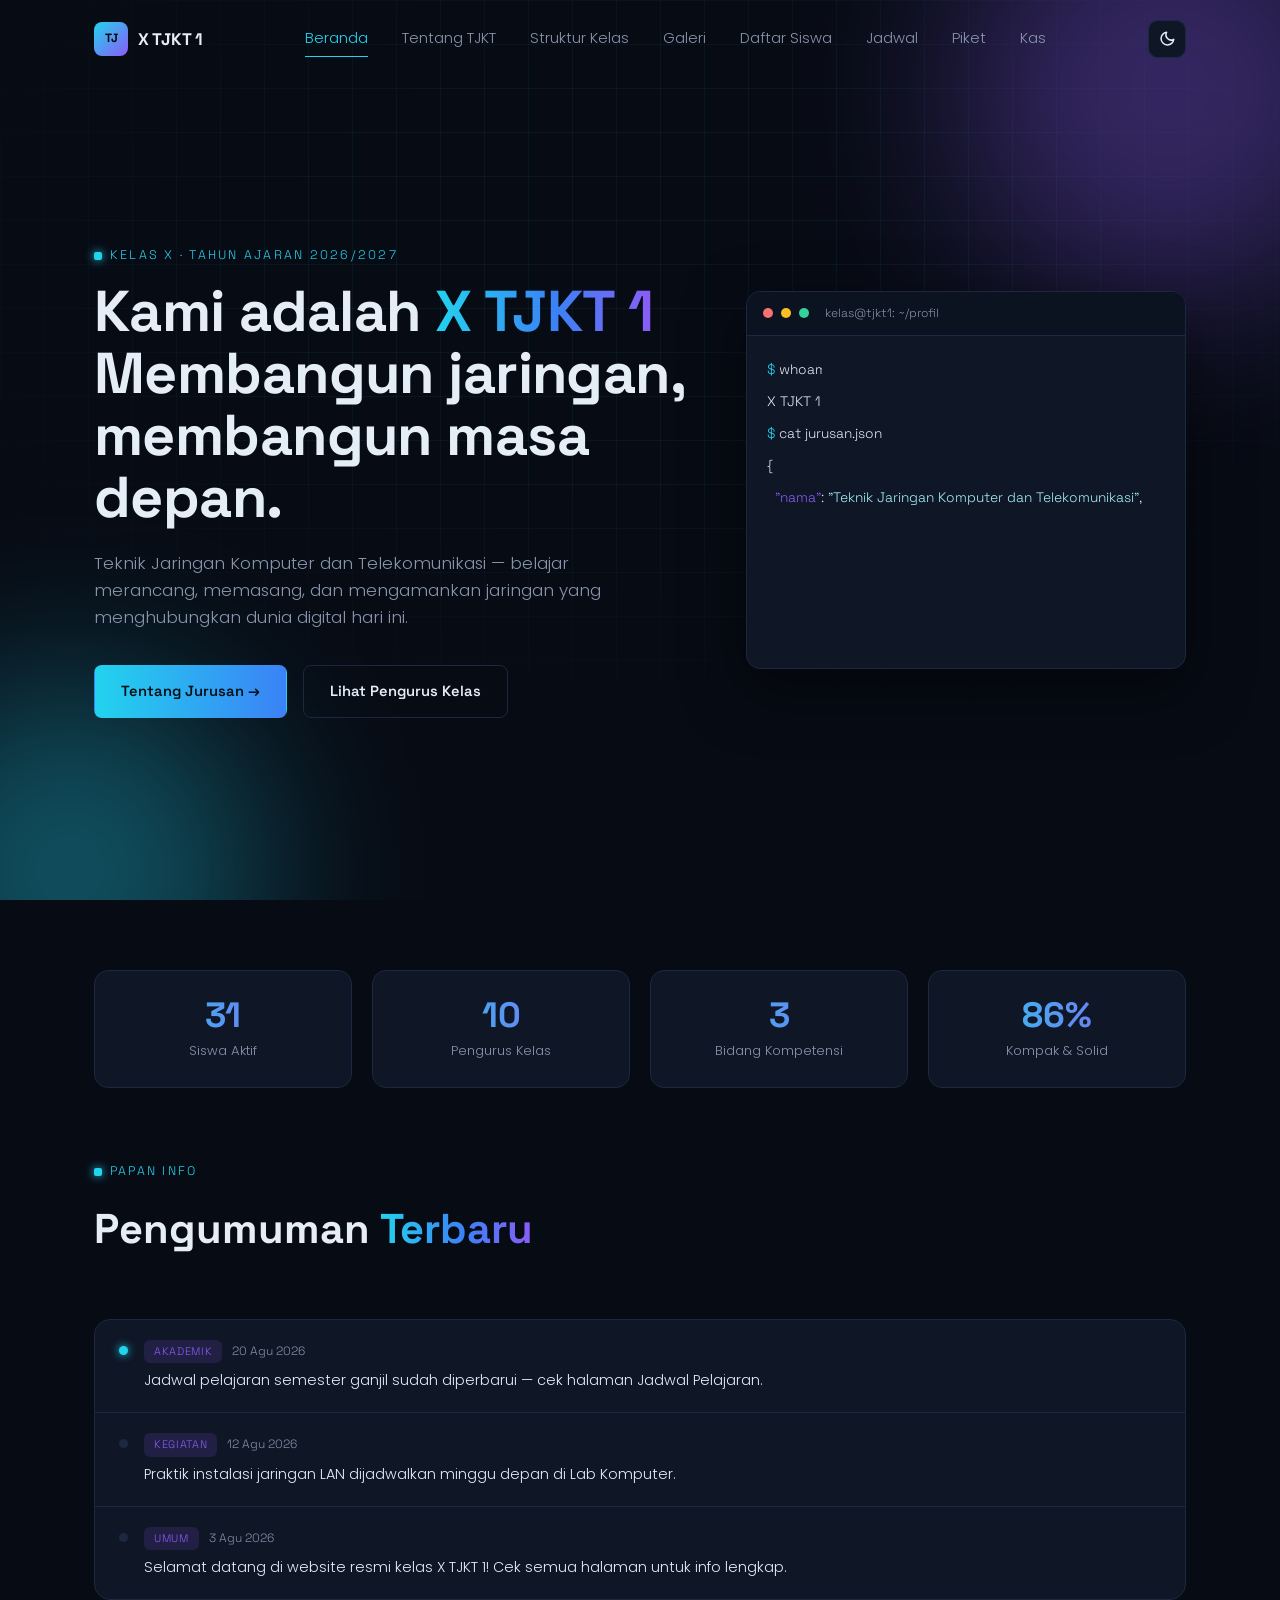
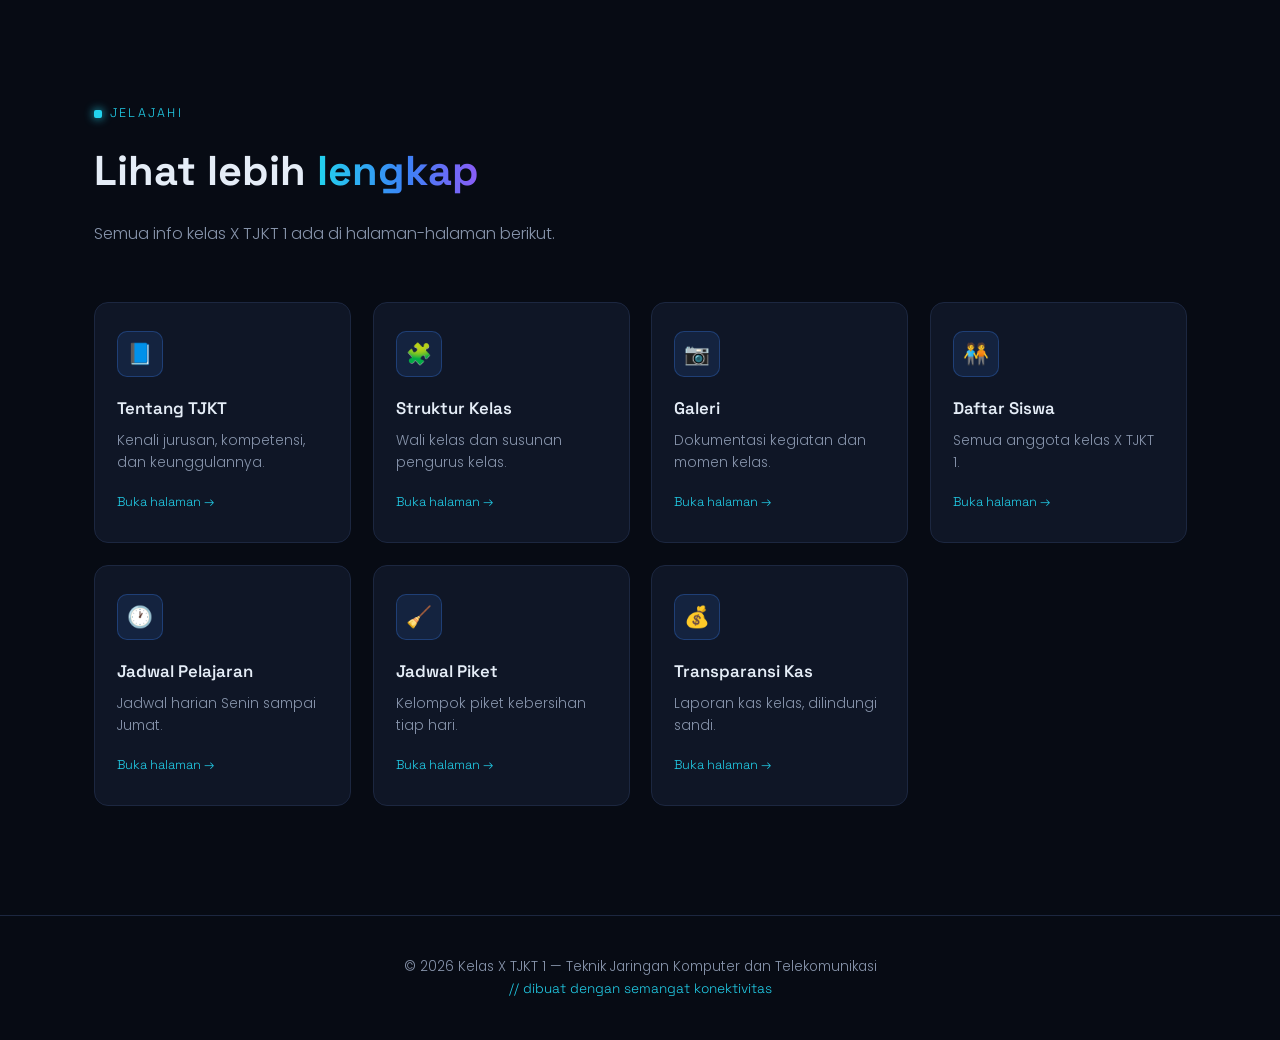
==== commit 0e354352: "Update index.html" ====
--- a/index.html
+++ b/index.html
@@ -4,6 +4,7 @@
 <meta charset="UTF-8">
 <meta name="viewport" content="width=device-width, initial-scale=1.0">
 <title>X TJKT 1 // Beranda</title>
+<meta name="google-site-verification" content="FwWOIk8xcN4-DzOwo8FKddP4YI13DFKfbAYfej8skSc" />
 <meta property="og:type" content="website">
 <meta property="og:title" content="X TJKT 1 // Beranda">
 <meta property="og:description" content="Website resmi Kelas X TJKT 1 — Teknik Jaringan Komputer dan Telekomunikasi. Kenali jurusan, struktur kelas, galeri, dan daftar siswa.">
--- a/style.css
+++ b/style.css
@@ -705,6 +705,44 @@
 }
 .admin-panel-scroll{overflow-x:auto;}
 table.admin-table{min-width:520px;}
+
+.admin-github-toggle{
+  display:block;width:100%;text-align:left;
+  background:var(--card);border:1px solid var(--border);border-radius:10px;
+  padding:11px 16px;margin-bottom:16px;cursor:pointer;
+  font-family:'Space Grotesk';font-size:.85rem;font-weight:600;color:var(--muted);
+  transition:.2s;
+}
+.admin-github-toggle:hover{color:var(--text);border-color:rgba(34,211,238,.35);}
+.admin-github-toggle.open{color:var(--cyan);border-color:rgba(34,211,238,.4);}
+.admin-github-settings{
+  background:var(--bg-soft);border:1px solid var(--border);border-radius:14px;
+  padding:20px 22px;margin-bottom:24px;
+}
+.admin-github-warn{
+  background:rgba(248,113,113,.08);border:1px solid rgba(248,113,113,.3);
+  color:#f87171;font-size:.8rem;border-radius:10px;padding:12px 16px;margin-bottom:16px;line-height:1.6;
+}
+.admin-github-row{display:flex;gap:10px;flex-wrap:wrap;align-items:center;}
+.admin-github-status{font-family:'Space Grotesk';font-size:.82rem;color:var(--muted);margin-top:10px;}
+
+/* ===== ADMIN GALERI ===== */
+.galeri-admin-item{
+  display:flex;gap:16px;align-items:flex-start;
+  background:var(--bg-soft);border:1px solid var(--border);border-radius:12px;
+  padding:16px;margin-bottom:14px;flex-wrap:wrap;
+}
+.galeri-admin-thumb{
+  width:96px;height:96px;border-radius:10px;flex-shrink:0;
+  background:var(--card);border:1px solid var(--border);
+  display:flex;align-items:center;justify-content:center;
+  background-size:cover;background-position:center;overflow:hidden;font-size:1.8rem;
+}
+.galeri-admin-fields{flex:1;min-width:220px;display:flex;flex-direction:column;gap:10px;}
+.galeri-admin-row{display:flex;gap:10px;flex-wrap:wrap;align-items:center;}
+.galeri-admin-file{
+  font-family:'Poppins';font-size:.8rem;color:var(--muted);max-width:230px;
+}
 
 /* ===== PENGUMUMAN ===== */
 .announce{padding:70px 0 0;}
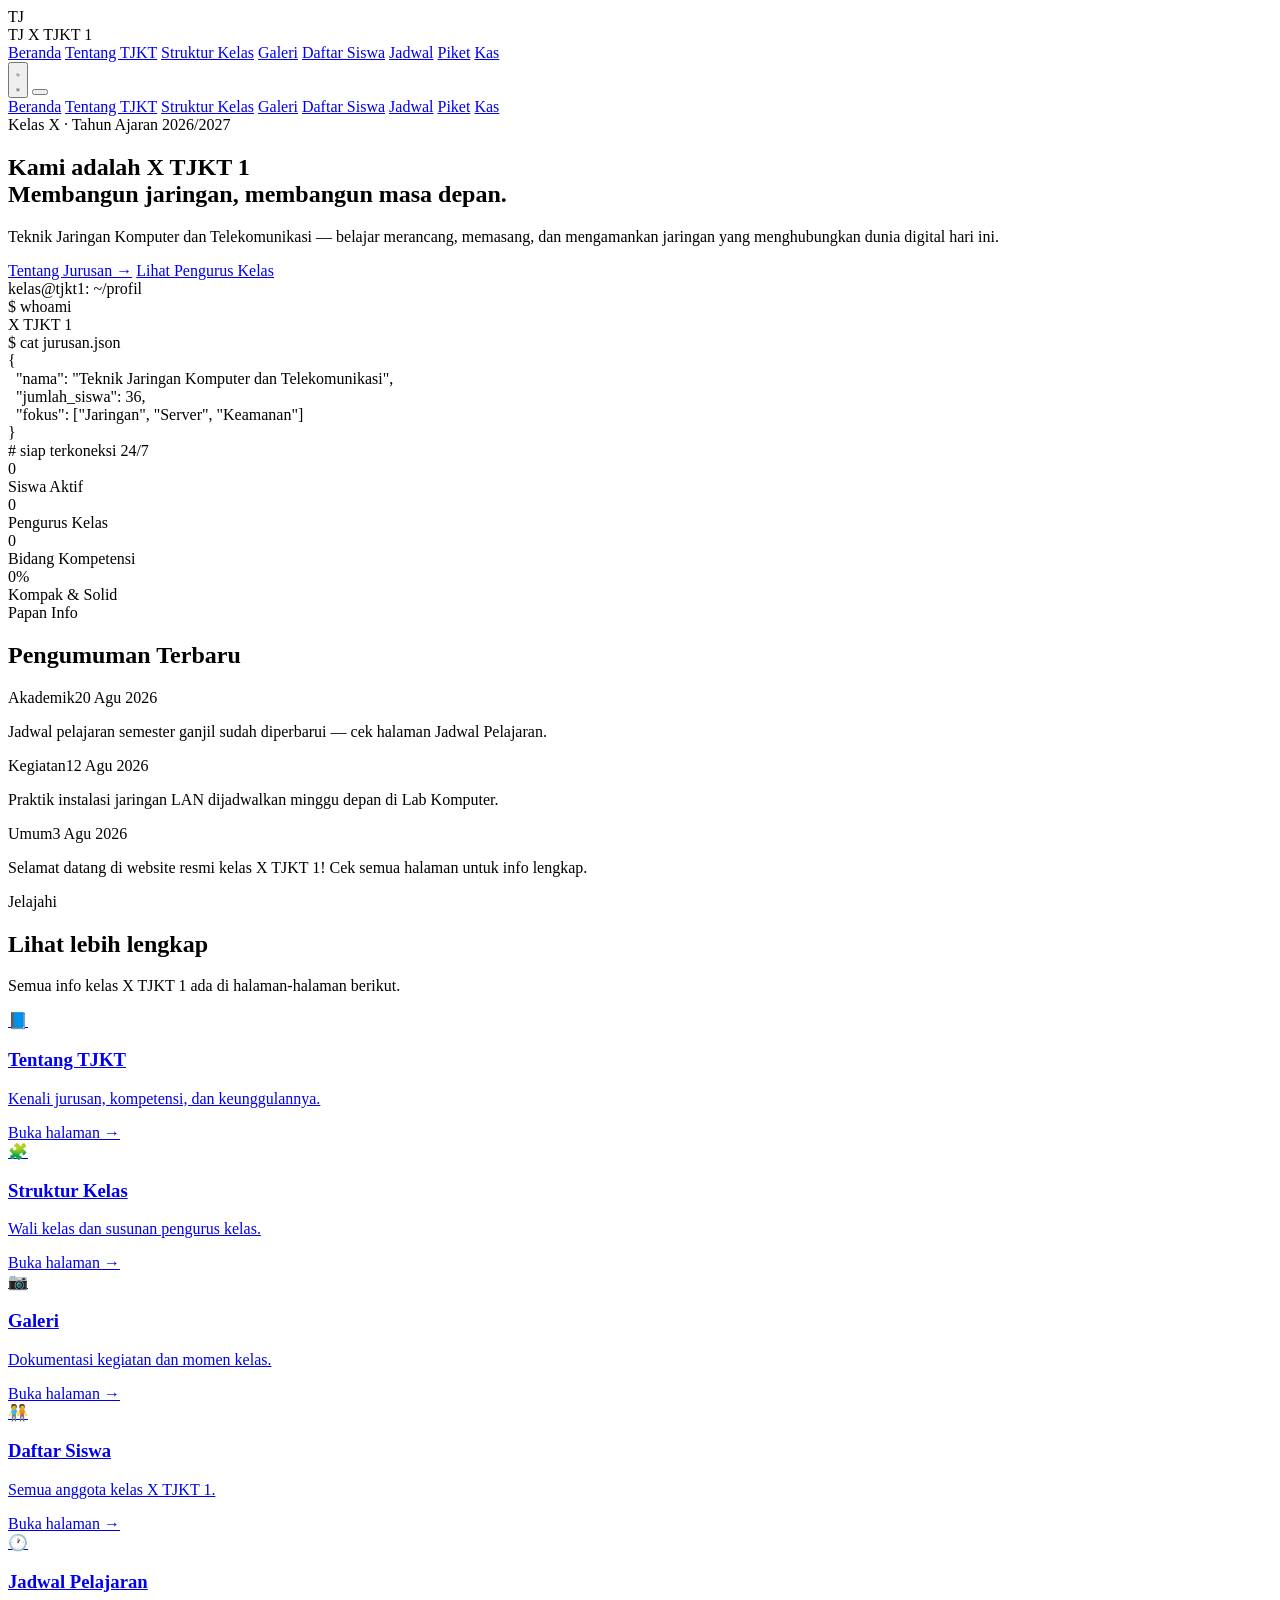
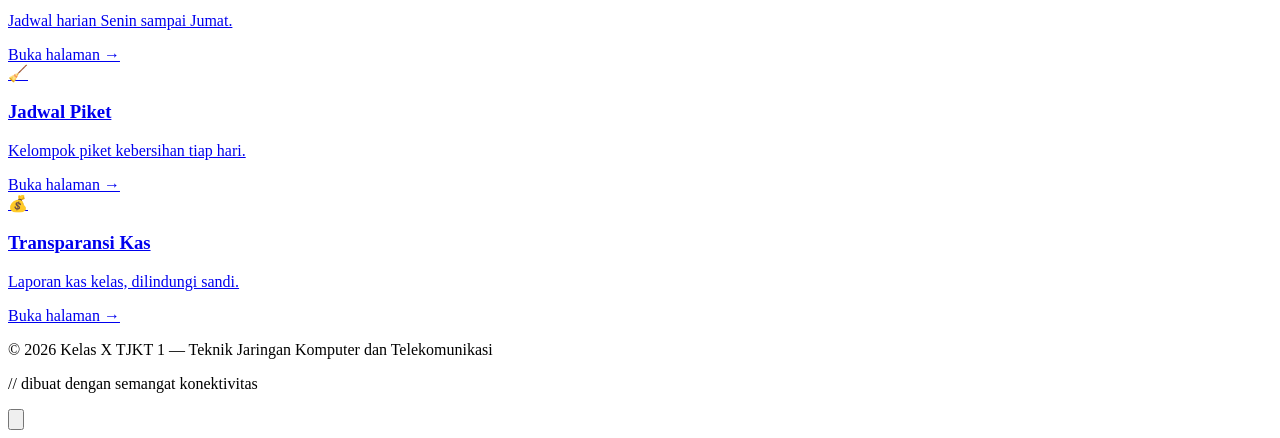
==== commit c48b5856: "Add files via upload" ====
--- a/index.html
+++ b/index.html
@@ -4,7 +4,6 @@
 <meta charset="UTF-8">
 <meta name="viewport" content="width=device-width, initial-scale=1.0">
 <title>X TJKT 1 // Beranda</title>
-<meta name="google-site-verification" content="FwWOIk8xcN4-DzOwo8FKddP4YI13DFKfbAYfej8skSc" />
 <meta property="og:type" content="website">
 <meta property="og:title" content="X TJKT 1 // Beranda">
 <meta property="og:description" content="Website resmi Kelas X TJKT 1 — Teknik Jaringan Komputer dan Telekomunikasi. Kenali jurusan, struktur kelas, galeri, dan daftar siswa.">
@@ -18,7 +17,7 @@
 <meta name="description" content="Website resmi Kelas X TJKT 1 — Teknik Jaringan Komputer dan Telekomunikasi. Kenali jurusan, struktur kelas, galeri, dan daftar siswa.">
 <link rel="preconnect" href="https://fonts.googleapis.com">
 <link href="https://fonts.googleapis.com/css2?family=Space+Grotesk:wght@400;500;600;700&family=Poppins:wght@300;400;500;600&display=swap" rel="stylesheet">
-<link rel="stylesheet" href="style.css">
+<link rel="stylesheet" href="css/style.css">
 <script>
 (function(){
   var t = localStorage.getItem('theme');
@@ -225,6 +224,6 @@
   <svg viewBox="0 0 24 24" fill="none" stroke="currentColor" stroke-width="2" stroke-linecap="round" stroke-linejoin="round"><path d="M12 19V5M5 12l7-7 7 7"/></svg>
 </button>
 
-<script src="main.js"></script>
+<script src="js/main.js"></script>
 </body>
 </html>
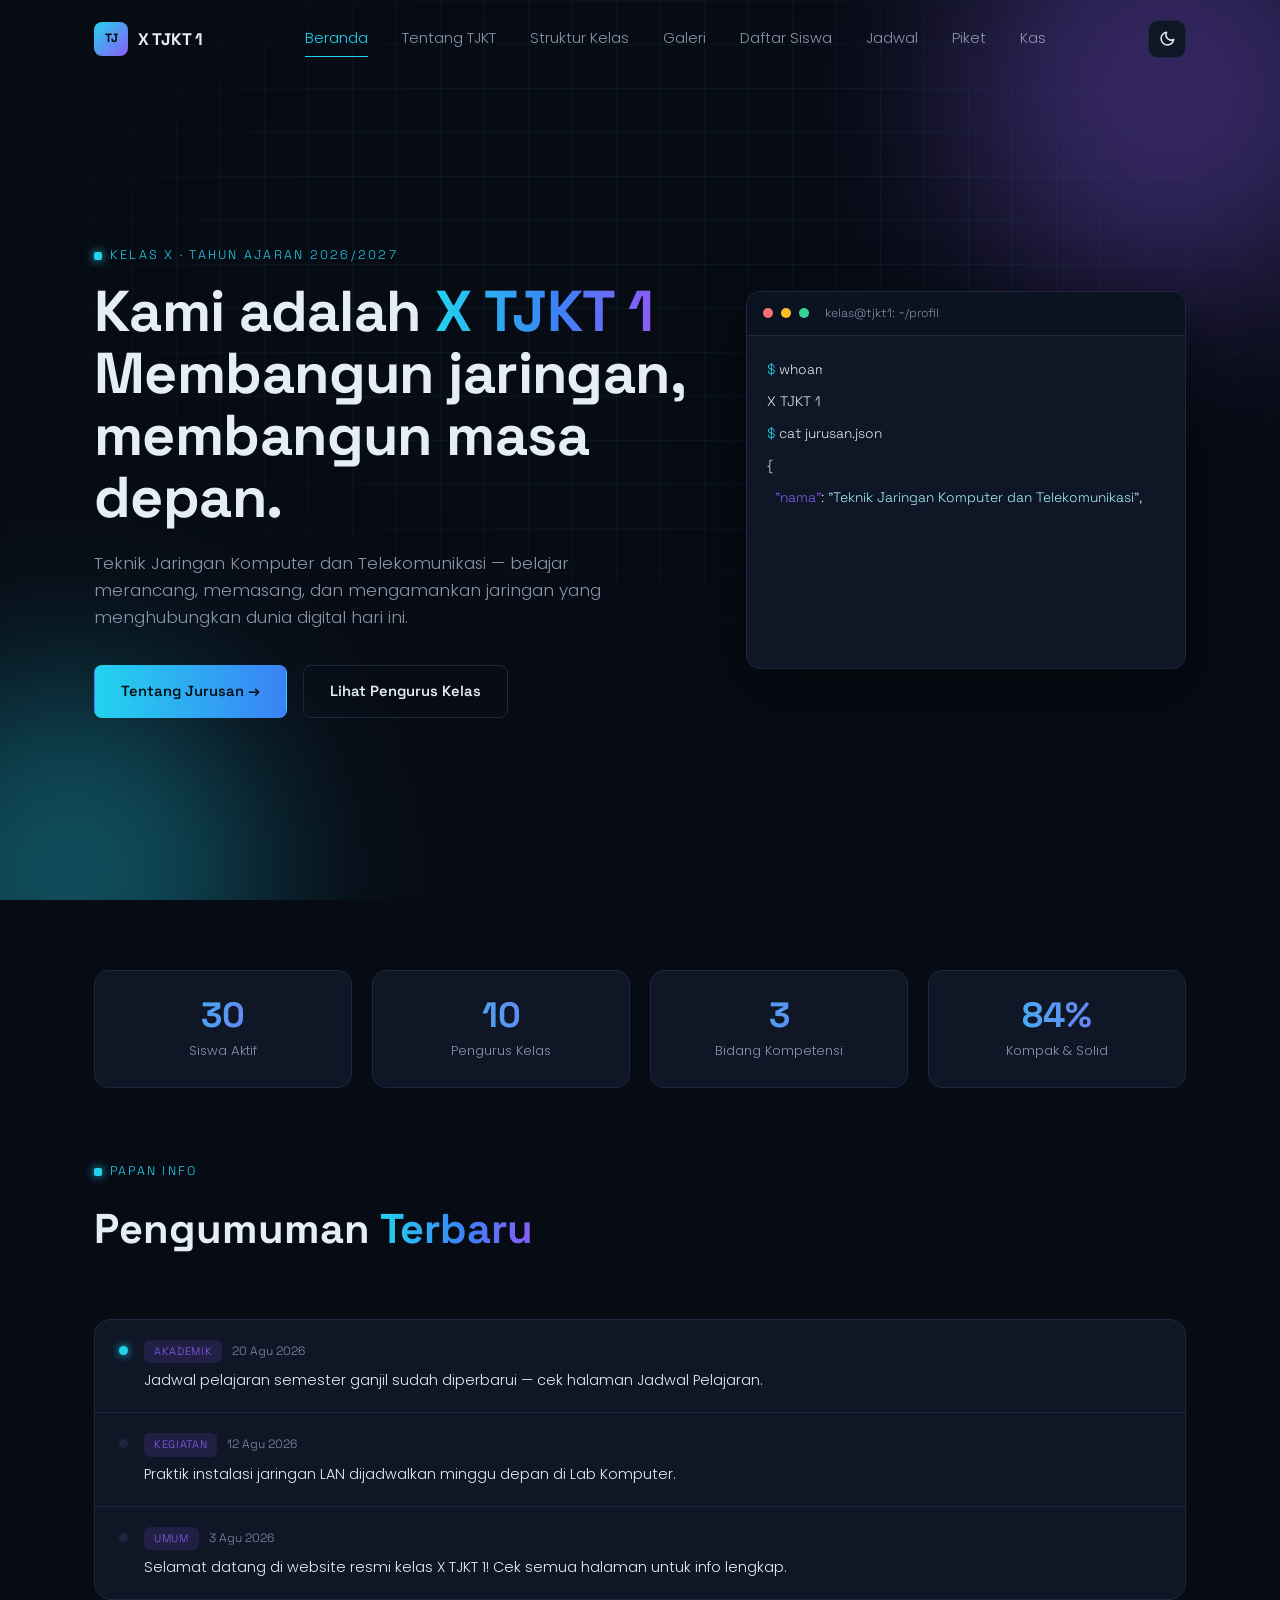
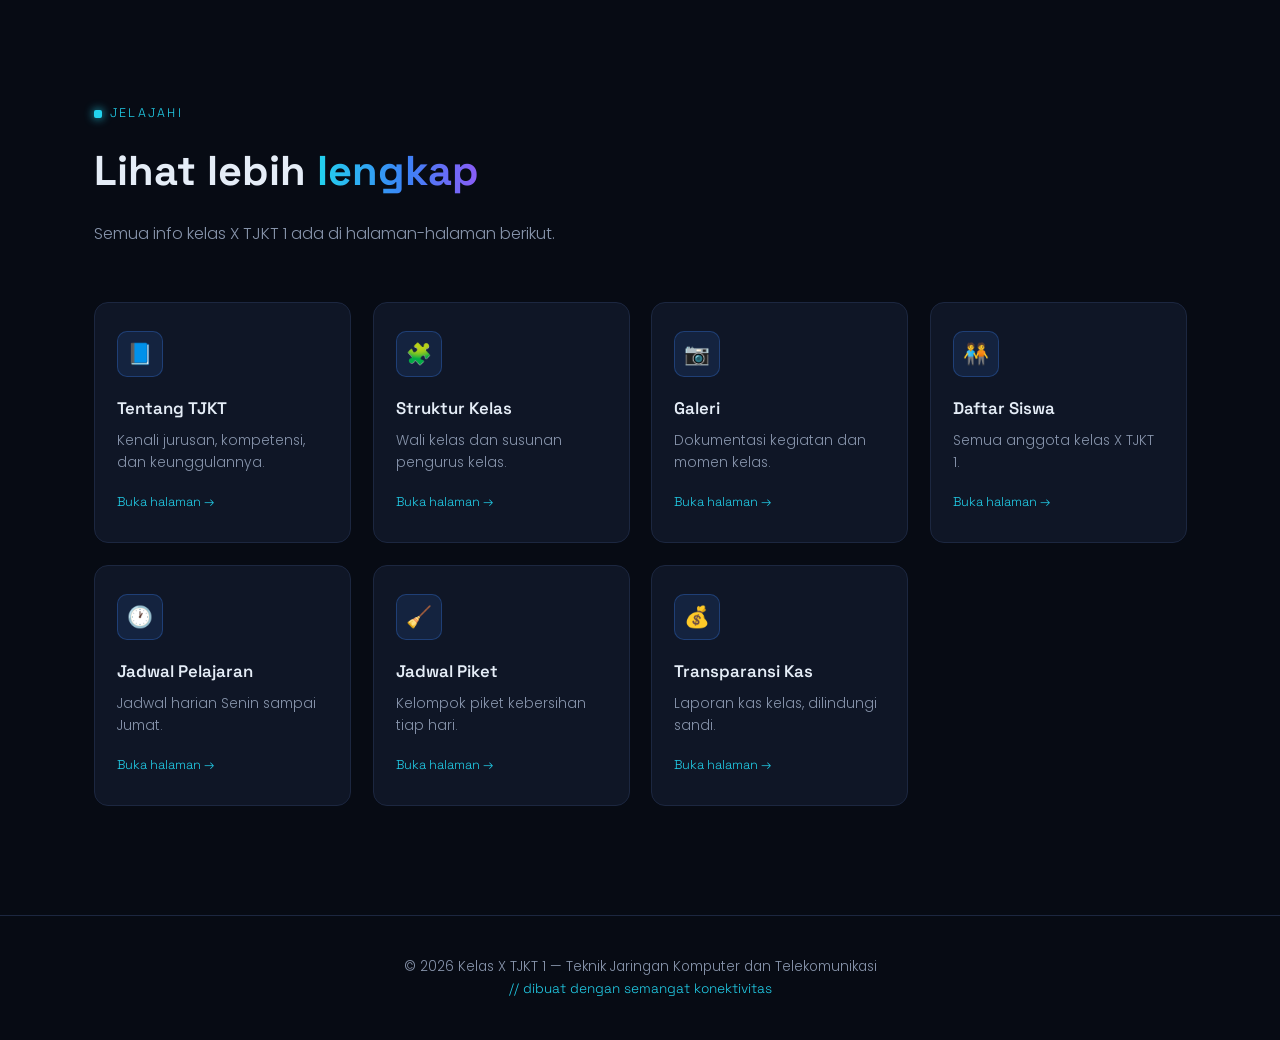
==== commit 2b8c069b: "Add files via upload" ====
--- a/index.html
+++ b/index.html
@@ -3,15 +3,15 @@
 <head>
 <meta charset="UTF-8">
 <meta name="viewport" content="width=device-width, initial-scale=1.0">
-<title>X TJKT 1 // Beranda</title>
+<title>TJKT 1 SMK NEGERI 1 SUNGAILIAT</title>
 <meta property="og:type" content="website">
-<meta property="og:title" content="X TJKT 1 // Beranda">
+<meta property="og:title" content="TJKT 1 SMK NEGERI 1 SUNGAILIAT">
 <meta property="og:description" content="Website resmi Kelas X TJKT 1 — Teknik Jaringan Komputer dan Telekomunikasi. Kenali jurusan, struktur kelas, galeri, dan daftar siswa.">
 <meta property="og:image" content="https://coba28946-sudo.github.io/web-site-kelas/assets/og-image.png">
 <meta property="og:url" content="https://coba28946-sudo.github.io/web-site-kelas/index.html">
 <meta property="og:locale" content="id_ID">
 <meta name="twitter:card" content="summary_large_image">
-<meta name="twitter:title" content="X TJKT 1 // Beranda">
+<meta name="twitter:title" content="TJKT 1 SMK NEGERI 1 SUNGAILIAT">
 <meta name="twitter:description" content="Website resmi Kelas X TJKT 1 — Teknik Jaringan Komputer dan Telekomunikasi. Kenali jurusan, struktur kelas, galeri, dan daftar siswa.">
 <meta name="twitter:image" content="https://coba28946-sudo.github.io/web-site-kelas/assets/og-image.png">
 <meta name="description" content="Website resmi Kelas X TJKT 1 — Teknik Jaringan Komputer dan Telekomunikasi. Kenali jurusan, struktur kelas, galeri, dan daftar siswa.">
--- a/css/style.css
+++ b/css/style.css
@@ -0,0 +1,827 @@
+:root{
+  --bg:#070b14;
+  --bg-soft:#0c1220;
+  --card:#0f1626;
+  --border:#1c2740;
+  --cyan:#22d3ee;
+  --blue:#3b82f6;
+  --purple:#8b5cf6;
+  --text:#e5edf7;
+  --muted:#8794ab;
+}
+*{margin:0;padding:0;box-sizing:border-box;}
+html{scroll-behavior:smooth;}
+body{
+  background:var(--bg);
+  color:var(--text);
+  font-family:'Poppins',sans-serif;
+  font-weight:300;
+  overflow-x:hidden;
+  line-height:1.6;
+}
+h1,h2,h3,h4,.mono{font-family:'Space Grotesk',sans-serif;}
+a{text-decoration:none;color:inherit;}
+ul{list-style:none;}
+img{max-width:100%;display:block;}
+.container{max-width:1140px;margin:0 auto;padding:0 24px;}
+.eyebrow{
+  font-family:'Space Grotesk',sans-serif;
+  font-size:.78rem;
+  letter-spacing:.18em;
+  text-transform:uppercase;
+  color:var(--cyan);
+  display:inline-flex;
+  align-items:center;
+  gap:8px;
+  margin-bottom:14px;
+}
+.eyebrow::before{content:"";width:8px;height:8px;border-radius:2px;background:var(--cyan);box-shadow:0 0 10px var(--cyan);}
+.gradient-text{
+  background:linear-gradient(90deg,var(--cyan),var(--blue) 55%,var(--purple));
+  -webkit-background-clip:text;
+  background-clip:text;
+  color:transparent;
+}
+.page-head{padding:150px 0 60px;position:relative;overflow:hidden;}
+.page-head .container{position:relative;z-index:1;}
+.page-head h1{font-size:clamp(2.1rem,4.4vw,3rem);font-weight:700;margin-bottom:16px;}
+.page-head p{color:var(--muted);max-width:600px;font-size:1rem;}
+.head-badges{display:flex;gap:12px;flex-wrap:wrap;margin-top:26px;}
+.head-badge{
+  font-family:'Space Grotesk';font-size:.8rem;
+  background:var(--card);border:1px solid var(--border);
+  padding:9px 16px;border-radius:999px;color:var(--text);
+  display:inline-flex;align-items:center;gap:6px;
+}
+
+/* ===== NAVBAR ===== */
+.navbar{
+  position:fixed;top:0;left:0;right:0;z-index:100;
+  padding:20px 0;
+  transition:.35s ease;
+  border-bottom:1px solid transparent;
+}
+.navbar.scrolled{
+  padding:12px 0;
+  background:rgba(7,11,20,.85);
+  backdrop-filter:blur(14px);
+  border-bottom:1px solid var(--border);
+}
+.nav-inner{display:flex;align-items:center;justify-content:space-between;}
+.logo{display:flex;align-items:center;gap:10px;font-family:'Space Grotesk';font-weight:700;font-size:1.05rem;}
+.logo-mark{
+  width:34px;height:34px;border-radius:8px;
+  background:linear-gradient(135deg,var(--cyan),var(--purple));
+  display:flex;align-items:center;justify-content:center;
+  font-size:.75rem;font-weight:700;color:#03060c;
+}
+.nav-links{display:flex;gap:34px;font-size:.92rem;color:var(--muted);}
+.nav-links a{transition:.25s;position:relative;}
+.nav-links a:hover{color:var(--text);}
+.nav-links a::after{
+  content:"";position:absolute;left:0;bottom:-6px;width:0;height:1px;
+  background:var(--cyan);transition:.25s;
+}
+.nav-links a:hover::after{width:100%;}
+.nav-links a.active{color:var(--cyan);}
+.nav-links a.active::after{width:100%;}
+.burger{display:none;flex-direction:column;gap:5px;cursor:pointer;z-index:200;background:none;border:none;padding:6px;}
+.burger span{width:24px;height:2px;background:var(--text);transition:.3s;}
+.burger.active span:nth-child(1){transform:translateY(7px) rotate(45deg);}
+.burger.active span:nth-child(2){opacity:0;}
+.burger.active span:nth-child(3){transform:translateY(-7px) rotate(-45deg);}
+
+.mobile-menu{
+  position:fixed;inset:0;background:rgba(6,9,17,.98);
+  backdrop-filter:blur(10px);
+  z-index:150;
+  display:flex;flex-direction:column;align-items:center;justify-content:center;gap:32px;
+  transform:translateY(-100%);opacity:0;
+  transition:.4s ease;
+  pointer-events:none;
+}
+.mobile-menu.open{transform:translateY(0);opacity:1;pointer-events:all;}
+.mobile-menu a{font-family:'Space Grotesk';font-size:1.4rem;font-weight:600;color:var(--text);}
+.mobile-menu a.active{color:var(--cyan);}
+
+/* ===== HERO (index) ===== */
+.hero{
+  position:relative;
+  min-height:100vh;
+  display:flex;align-items:center;
+  padding:140px 0 80px;
+  overflow:hidden;
+}
+.hero-bg-grid{
+  position:absolute;inset:0;
+  background-image:
+    linear-gradient(rgba(34,211,238,.06) 1px,transparent 1px),
+    linear-gradient(90deg,rgba(34,211,238,.06) 1px,transparent 1px);
+  background-size:44px 44px;
+  mask-image:radial-gradient(ellipse 70% 60% at 50% 30%,#000 40%,transparent 90%);
+  z-index:0;
+}
+.blob{
+  position:absolute;border-radius:50%;filter:blur(90px);opacity:.35;z-index:0;
+}
+.blob-1{width:420px;height:420px;background:var(--purple);top:-120px;right:-100px;}
+.blob-2{width:380px;height:380px;background:var(--cyan);bottom:-160px;left:-120px;}
+
+.hero-grid{
+  position:relative;z-index:1;
+  display:grid;grid-template-columns:1.15fr .85fr;gap:56px;align-items:center;
+}
+.hero h1{
+  font-size:clamp(2.4rem,5vw,3.6rem);
+  font-weight:700;line-height:1.08;letter-spacing:-.01em;
+  margin-bottom:22px;
+}
+.hero p.lead{
+  color:var(--muted);font-size:1.05rem;max-width:520px;margin-bottom:34px;
+}
+.btn-row{display:flex;gap:16px;flex-wrap:wrap;}
+.btn{
+  font-family:'Space Grotesk';font-weight:600;font-size:.92rem;
+  padding:14px 26px;border-radius:8px;
+  display:inline-flex;align-items:center;gap:8px;
+  transition:.25s;cursor:pointer;border:1px solid transparent;
+}
+.btn-primary{
+  background:linear-gradient(90deg,var(--cyan),var(--blue));
+  color:#031017;
+}
+.btn-primary:hover{box-shadow:0 0 24px rgba(34,211,238,.45);transform:translateY(-2px);}
+.btn-ghost{
+  border:1px solid var(--border);color:var(--text);
+}
+.btn-ghost:hover{border-color:var(--cyan);color:var(--cyan);}
+
+/* terminal card */
+.terminal{
+  background:var(--card);
+  border:1px solid var(--border);
+  border-radius:14px;
+  overflow:hidden;
+  box-shadow:0 20px 60px rgba(0,0,0,.5);
+}
+.terminal-head{
+  display:flex;align-items:center;gap:8px;
+  padding:12px 16px;background:#0b1220;border-bottom:1px solid var(--border);
+}
+.dot{width:10px;height:10px;border-radius:50%;}
+.dot.r{background:#f87171;} .dot.y{background:#fbbf24;} .dot.g{background:#34d399;}
+.terminal-title{margin-left:8px;font-size:.75rem;color:var(--muted);font-family:'Space Grotesk';}
+.terminal-body{padding:22px 20px;font-family:'Space Grotesk';font-size:.86rem;}
+.terminal-body .line{margin-bottom:10px;white-space:pre-wrap;}
+.terminal-body .prompt{color:var(--cyan);}
+.terminal-body .key{color:var(--purple);}
+.terminal-body .str{color:#a5f3fc;}
+.terminal-body .comment{color:var(--muted);}
+.cursor{display:inline-block;width:7px;height:14px;background:var(--cyan);animation:blink 1s step-end infinite;vertical-align:middle;}
+@keyframes blink{50%{opacity:0;}}
+
+/* ===== QUICK LINKS (index) ===== */
+.quicklinks{padding:100px 0 110px;}
+.quick-grid{display:grid;grid-template-columns:repeat(4,1fr);gap:22px;}
+.quick-card{
+  background:var(--card);border:1px solid var(--border);border-radius:14px;
+  padding:28px 22px;transition:.3s;position:relative;overflow:hidden;display:block;
+}
+.quick-card::before{
+  content:"";position:absolute;top:0;left:0;right:0;height:2px;
+  background:linear-gradient(90deg,var(--cyan),var(--purple));
+  transform:scaleX(0);transform-origin:left;transition:.35s;
+}
+.quick-card:hover{transform:translateY(-6px);border-color:rgba(34,211,238,.35);}
+.quick-card:hover::before{transform:scaleX(1);}
+.quick-icon{
+  width:46px;height:46px;border-radius:10px;
+  background:rgba(59,130,246,.12);border:1px solid rgba(59,130,246,.3);
+  display:flex;align-items:center;justify-content:center;
+  font-size:1.3rem;margin-bottom:18px;
+}
+.quick-card h3{font-size:1.05rem;font-weight:600;margin-bottom:8px;}
+.quick-card p{color:var(--muted);font-size:.86rem;margin-bottom:14px;}
+.quick-card .go{font-family:'Space Grotesk';font-size:.8rem;color:var(--cyan);}
+
+/* ===== SECTION SHARED ===== */
+section{padding:110px 0;position:relative;}
+.section-head{max-width:640px;margin-bottom:56px;}
+.section-head h2{font-size:clamp(1.9rem,3.4vw,2.6rem);font-weight:700;margin-bottom:16px;}
+.section-head p{color:var(--muted);font-size:1rem;}
+
+/* ===== TENTANG TJKT ===== */
+.about-grid{
+  display:grid;grid-template-columns:1fr 1fr;gap:60px;align-items:start;margin-bottom:64px;
+}
+.about-grid p{color:var(--muted);margin-bottom:16px;font-size:.98rem;}
+.checklist{margin-top:26px;display:flex;flex-direction:column;gap:14px;}
+.checklist li{display:flex;align-items:flex-start;gap:12px;font-size:.94rem;color:var(--text);}
+.check-icon{
+  width:22px;height:22px;border-radius:6px;flex-shrink:0;margin-top:2px;
+  background:rgba(34,211,238,.12);border:1px solid rgba(34,211,238,.4);
+  display:flex;align-items:center;justify-content:center;color:var(--cyan);font-size:.7rem;
+}
+
+.competency-grid{
+  display:grid;grid-template-columns:repeat(4,1fr);gap:22px;
+}
+.comp-card{
+  background:var(--card);border:1px solid var(--border);border-radius:14px;
+  padding:28px 22px;transition:.3s;position:relative;overflow:hidden;
+}
+.comp-card::before{
+  content:"";position:absolute;top:0;left:0;right:0;height:2px;
+  background:linear-gradient(90deg,var(--cyan),var(--purple));
+  transform:scaleX(0);transform-origin:left;transition:.35s;
+}
+.comp-card:hover{transform:translateY(-6px);border-color:rgba(34,211,238,.35);}
+.comp-card:hover::before{transform:scaleX(1);}
+.comp-icon{
+  width:46px;height:46px;border-radius:10px;
+  background:rgba(59,130,246,.12);border:1px solid rgba(59,130,246,.3);
+  display:flex;align-items:center;justify-content:center;
+  font-size:1.3rem;margin-bottom:18px;
+}
+.comp-card h3{font-size:1.05rem;font-weight:600;margin-bottom:10px;}
+.comp-card p{color:var(--muted);font-size:.86rem;}
+
+/* ===== STRUKTUR KELAS ===== */
+.struktur{background:var(--bg-soft);}
+.wali-card{
+  display:flex;align-items:center;gap:24px;
+  background:var(--card);border:1px solid var(--border);border-radius:16px;
+  padding:28px 32px;margin-bottom:56px;
+  position:relative;overflow:hidden;
+}
+.wali-card::after{
+  content:"";position:absolute;right:-60px;top:-60px;width:180px;height:180px;border-radius:50%;
+  background:radial-gradient(circle,rgba(139,92,246,.25),transparent 70%);
+}
+.avatar{
+  width:74px;height:74px;border-radius:14px;flex-shrink:0;
+  display:flex;align-items:center;justify-content:center;
+  font-family:'Space Grotesk';font-weight:700;font-size:1.3rem;color:#03060c;
+}
+.wali-card .avatar{background:linear-gradient(135deg,var(--cyan),var(--purple));font-size:1.5rem;width:82px;height:82px;}
+.wali-info .tag{font-size:.72rem;letter-spacing:.14em;text-transform:uppercase;color:var(--cyan);margin-bottom:6px;font-family:'Space Grotesk';}
+.wali-info h3{font-size:1.3rem;font-weight:600;}
+.wali-info span{color:var(--muted);font-size:.88rem;}
+
+.pengurus-grid{
+  display:grid;grid-template-columns:repeat(4,1fr);gap:20px;
+}
+.pengurus-card{
+  background:var(--card);border:1px solid var(--border);border-radius:14px;
+  padding:24px 20px;text-align:left;transition:.3s;
+}
+.pengurus-card:hover{border-color:rgba(34,211,238,.35);transform:translateY(-4px);}
+.pengurus-card .avatar{width:52px;height:52px;border-radius:12px;font-size:1rem;margin-bottom:16px;}
+.pengurus-card .jabatan{font-size:.72rem;letter-spacing:.1em;text-transform:uppercase;color:var(--muted);margin-bottom:4px;font-family:'Space Grotesk';}
+.pengurus-card .nama{font-size:1rem;font-weight:500;}
+
+/* ===== GALERI ===== */
+.galeri-grid{
+  display:grid;
+  grid-template-columns:repeat(4,1fr);
+  grid-auto-rows:180px;
+  gap:16px;
+}
+.galeri-item{
+  position:relative;border-radius:14px;overflow:hidden;
+  border:1px solid var(--border);
+  background:linear-gradient(135deg,var(--card),var(--bg-soft));
+  display:flex;align-items:center;justify-content:center;
+  transition:.3s;
+}
+.galeri-item:hover{transform:translateY(-4px);border-color:rgba(34,211,238,.4);}
+.galeri-item.tall{grid-row:span 2;}
+.galeri-item.wide{grid-column:span 2;}
+.galeri-placeholder{
+  display:flex;flex-direction:column;align-items:center;gap:10px;color:var(--muted);
+}
+.galeri-placeholder .icon{font-size:1.8rem;opacity:.7;}
+.galeri-placeholder .label{font-family:'Space Grotesk';font-size:.78rem;letter-spacing:.05em;text-align:center;padding:0 14px;}
+.galeri-overlay{
+  position:absolute;inset:0;background:linear-gradient(0deg,rgba(7,11,20,.85),transparent 55%);
+  opacity:0;transition:.3s;display:flex;align-items:flex-end;padding:16px;
+}
+.galeri-item:hover .galeri-overlay{opacity:1;}
+.galeri-overlay span{font-family:'Space Grotesk';font-size:.8rem;color:var(--text);}
+.galeri-item img{width:100%;height:100%;object-fit:cover;display:block;}
+.galeri-item.has-photo .galeri-overlay{opacity:1;background:linear-gradient(0deg,rgba(7,11,20,.9),transparent 65%);}
+
+/* ===== DAFTAR SISWA ===== */
+.siswa-toolbar{
+  display:flex;gap:14px;margin-bottom:28px;flex-wrap:wrap;align-items:center;justify-content:space-between;
+}
+.siswa-search{
+  flex:1;min-width:220px;
+  background:var(--card);border:1px solid var(--border);border-radius:10px;
+  padding:12px 16px;color:var(--text);font-family:'Poppins';font-size:.92rem;
+  outline:none;transition:.25s;
+}
+.siswa-search:focus{border-color:var(--cyan);box-shadow:0 0 0 3px rgba(34,211,238,.12);}
+.siswa-search::placeholder{color:var(--muted);}
+.siswa-count{
+  font-family:'Space Grotesk';font-size:.8rem;color:var(--muted);
+  border:1px solid var(--border);padding:8px 14px;border-radius:8px;white-space:nowrap;
+}
+.siswa-table-wrap{
+  background:var(--card);border:1px solid var(--border);border-radius:14px;overflow:hidden;
+}
+table.siswa-table{width:100%;border-collapse:collapse;font-size:.92rem;}
+.siswa-table thead th{
+  text-align:left;padding:16px 20px;
+  font-family:'Space Grotesk';font-size:.72rem;letter-spacing:.1em;text-transform:uppercase;
+  color:var(--cyan);background:#0b1220;border-bottom:1px solid var(--border);
+}
+.siswa-table tbody td{
+  padding:14px 20px;border-bottom:1px solid var(--border);color:var(--text);
+}
+.siswa-table tbody tr:last-child td{border-bottom:none;}
+.siswa-table tbody tr{transition:.2s;}
+.siswa-table tbody tr:hover{background:rgba(34,211,238,.05);}
+.siswa-table .no{color:var(--muted);width:44px;}
+.siswa-table .absen{
+  display:inline-block;font-family:'Space Grotesk';font-size:.72rem;
+  background:rgba(139,92,246,.14);color:var(--purple);
+  padding:3px 10px;border-radius:6px;
+}
+.row-hidden{display:none;}
+
+/* ===== TERMINAL TYPEWRITER ===== */
+.terminal-body .line{
+  white-space:nowrap;overflow:hidden;width:0;display:block;
+}
+@media(prefers-reduced-motion:reduce){
+  .terminal-body .line{width:auto!important;}
+}
+
+/* ===== STATISTIK (counter) ===== */
+.stats{padding:70px 0 0;}
+.stats-grid{
+  display:grid;grid-template-columns:repeat(4,1fr);gap:20px;
+}
+.stat-card{
+  background:var(--card);border:1px solid var(--border);border-radius:14px;
+  padding:26px 20px;text-align:center;
+}
+.stat-number{
+  font-family:'Space Grotesk';font-weight:700;font-size:2.2rem;
+  background:linear-gradient(90deg,var(--cyan),var(--purple));
+  -webkit-background-clip:text;background-clip:text;color:transparent;
+  line-height:1;margin-bottom:8px;
+}
+.stat-label{color:var(--muted);font-size:.82rem;}
+
+/* ===== TILT HOVER ===== */
+.tilt{transition:transform .15s ease-out,border-color .3s,box-shadow .3s;will-change:transform;}
+@media(prefers-reduced-motion:reduce){
+  .tilt{transition:none;}
+}
+
+/* ===== SVG ICONS ===== */
+.comp-icon svg{width:24px;height:24px;stroke:var(--cyan);}
+.comp-icon.c-blue svg{stroke:var(--blue);}
+.comp-icon.c-purple svg{stroke:var(--purple);}
+
+/* ===== SKILL BAR ===== */
+.skill-bar{
+  height:6px;border-radius:3px;background:var(--border);
+  margin-top:16px;overflow:hidden;
+}
+.skill-fill{
+  height:100%;border-radius:3px;width:0;
+  background:linear-gradient(90deg,var(--cyan),var(--purple));
+  transition:width 1.1s cubic-bezier(.16,1,.3,1);
+}
+.skill-label{
+  display:flex;justify-content:space-between;
+  font-family:'Space Grotesk';font-size:.68rem;color:var(--muted);
+  margin-top:8px;letter-spacing:.04em;
+}
+
+/* ===== NETWORK DECOR ===== */
+.network-decor{
+  position:absolute;top:0;right:0;width:38%;height:100%;
+  max-width:340px;
+  opacity:.28;pointer-events:none;z-index:0;
+  mask-image:radial-gradient(ellipse 70% 65% at 75% 45%,#000 0%,transparent 75%);
+}
+.network-decor svg{width:100%;height:100%;}
+.network-decor .n-line{
+  fill:none;stroke:url(#netGrad);stroke-width:1.2;
+  stroke-dasharray:6 6;
+  animation:netFlow 6s linear infinite;
+}
+.network-decor .n-line.slow{animation-duration:9s;animation-direction:reverse;}
+.network-decor .n-dot{fill:var(--cyan);opacity:.7;}
+@keyframes netFlow{to{stroke-dashoffset:-120;}}
+@media(prefers-reduced-motion:reduce){
+  .network-decor .n-line{animation:none;}
+}
+
+/* ===== LIGHT THEME OVERRIDE ===== */
+html[data-theme="light"]{
+  --bg:#f4f7fb;
+  --bg-soft:#eaeff6;
+  --card:#ffffff;
+  --border:#dde4ee;
+  --text:#101827;
+  --muted:#5b6472;
+}
+html[data-theme="light"] .navbar.scrolled{background:rgba(244,247,251,.88);}
+html[data-theme="light"] .mobile-menu{background:rgba(244,247,251,.98);}
+html[data-theme="light"] .terminal-body .str{color:#0891b2;}
+html[data-theme="light"] .btn-primary{color:#ffffff;}
+html[data-theme="light"] .hero-bg-grid{
+  background-image:
+    linear-gradient(rgba(34,211,238,.10) 1px,transparent 1px),
+    linear-gradient(90deg,rgba(34,211,238,.10) 1px,transparent 1px);
+}
+html[data-theme="light"] .blob{opacity:.18;}
+html[data-theme="light"] .page-loader{background:var(--bg);}
+
+/* ===== THEME TOGGLE BUTTON ===== */
+.theme-toggle{
+  width:38px;height:38px;border-radius:10px;
+  border:1px solid var(--border);background:var(--card);
+  display:flex;align-items:center;justify-content:center;
+  cursor:pointer;color:var(--text);transition:.25s;flex-shrink:0;
+}
+.theme-toggle:hover{border-color:var(--cyan);color:var(--cyan);}
+.theme-toggle svg{width:18px;height:18px;}
+.theme-toggle .icon-moon{display:block;}
+.theme-toggle .icon-sun{display:none;}
+html[data-theme="light"] .theme-toggle .icon-moon{display:none;}
+html[data-theme="light"] .theme-toggle .icon-sun{display:block;}
+.nav-actions{display:flex;align-items:center;gap:14px;}
+
+/* ===== BACK TO TOP ===== */
+.back-to-top{
+  position:fixed;bottom:26px;right:26px;z-index:90;
+  width:46px;height:46px;border-radius:12px;
+  background:var(--card);border:1px solid var(--border);
+  display:flex;align-items:center;justify-content:center;
+  color:var(--cyan);cursor:pointer;
+  opacity:0;transform:translateY(12px);pointer-events:none;
+  transition:opacity .3s,transform .3s,border-color .3s;
+  box-shadow:0 8px 24px rgba(0,0,0,.25);
+}
+.back-to-top.visible{opacity:1;transform:translateY(0);pointer-events:all;}
+.back-to-top:hover{border-color:var(--cyan);}
+.back-to-top svg{width:20px;height:20px;}
+
+/* ===== LOADING SCREEN ===== */
+.page-loader{
+  position:fixed;inset:0;z-index:999;
+  background:var(--bg);
+  display:flex;flex-direction:column;align-items:center;justify-content:center;gap:18px;
+  transition:opacity .5s ease,visibility .5s ease;
+}
+.page-loader.loaded{opacity:0;visibility:hidden;pointer-events:none;}
+.loader-mark{
+  width:52px;height:52px;border-radius:14px;
+  background:linear-gradient(135deg,var(--cyan),var(--purple));
+  display:flex;align-items:center;justify-content:center;
+  font-family:'Space Grotesk';font-weight:700;font-size:1.1rem;color:#03060c;
+  animation:loaderPulse 1.4s ease-in-out infinite;
+}
+.loader-bar{width:140px;height:4px;border-radius:2px;background:var(--border);overflow:hidden;}
+.loader-fill{
+  height:100%;width:30%;border-radius:2px;
+  background:linear-gradient(90deg,var(--cyan),var(--purple));
+  animation:loaderSlide 1.1s ease-in-out infinite;
+}
+@keyframes loaderPulse{0%,100%{transform:scale(1);}50%{transform:scale(1.08);}}
+@keyframes loaderSlide{0%{transform:translateX(-100%);}100%{transform:translateX(340%);}}
+@media(prefers-reduced-motion:reduce){
+  .loader-mark{animation:none;}
+  .loader-fill{animation:none;width:100%;}
+}
+
+/* ===== JADWAL PELAJARAN ===== */
+.day-tabs{
+  display:flex;gap:10px;margin-bottom:32px;flex-wrap:wrap;
+}
+.day-tab{
+  font-family:'Space Grotesk';font-weight:600;font-size:.88rem;
+  padding:11px 22px;border-radius:10px;
+  background:var(--card);border:1px solid var(--border);color:var(--muted);
+  cursor:pointer;transition:.25s;
+}
+.day-tab:hover{color:var(--text);border-color:rgba(34,211,238,.35);}
+.day-tab.active{
+  background:linear-gradient(90deg,var(--cyan),var(--blue));
+  color:#031017;border-color:transparent;
+}
+.schedule-wrap{
+  background:var(--card);border:1px solid var(--border);border-radius:16px;
+  padding:8px;overflow:hidden;
+}
+.schedule-day{display:none;}
+.schedule-day.active{display:block;}
+.schedule-item{
+  display:flex;align-items:center;gap:20px;
+  padding:16px 20px;border-bottom:1px solid var(--border);
+}
+.schedule-item:last-child{border-bottom:none;}
+.schedule-item .jam{
+  font-family:'Space Grotesk';font-size:.82rem;color:var(--cyan);
+  min-width:130px;flex-shrink:0;
+}
+.schedule-item .mapel{color:var(--text);font-size:.95rem;}
+.schedule-item.break{background:rgba(139,92,246,.06);}
+.schedule-item.break .jam{color:var(--purple);}
+.schedule-item.break .mapel{color:var(--muted);font-style:italic;}
+.jadwal-note{
+  margin-top:22px;color:var(--muted);font-size:.85rem;
+  background:var(--card);border:1px solid var(--border);
+  padding:14px 18px;border-radius:10px;
+}
+
+/* ===== JADWAL PIKET ===== */
+.piket-wrap{
+  background:var(--card);border:1px solid var(--border);border-radius:16px;
+  padding:30px 28px;
+}
+.piket-group-title{
+  font-family:'Space Grotesk';font-size:1rem;font-weight:600;
+  display:flex;align-items:center;gap:12px;margin-bottom:18px;
+}
+.piket-group-title .tag{
+  font-size:.68rem;letter-spacing:.08em;text-transform:uppercase;font-weight:600;
+  background:rgba(34,211,238,.14);color:var(--cyan);
+  padding:4px 11px;border-radius:6px;
+}
+.member-chips{display:flex;flex-wrap:wrap;gap:9px;margin-bottom:22px;}
+.member-chip{
+  font-family:'Space Grotesk';font-size:.82rem;
+  background:var(--bg-soft);border:1px solid var(--border);color:var(--text);
+  padding:8px 15px;border-radius:999px;
+}
+.piket-tasks{display:flex;flex-direction:column;gap:10px;}
+.piket-tasks .task-item{
+  display:flex;align-items:center;gap:11px;font-size:.9rem;color:var(--muted);
+}
+.piket-tasks .check-icon{
+  width:20px;height:20px;border-radius:6px;flex-shrink:0;
+  background:rgba(34,211,238,.12);border:1px solid rgba(34,211,238,.4);
+  display:flex;align-items:center;justify-content:center;color:var(--cyan);font-size:.62rem;
+}
+
+/* ===== TRANSPARANSI KAS ===== */
+.kas-lock{
+  max-width:440px;margin:0 auto;text-align:center;
+  background:var(--card);border:1px solid var(--border);border-radius:16px;
+  padding:40px 34px;
+}
+.kas-lock .lock-icon{
+  width:54px;height:54px;border-radius:14px;margin:0 auto 20px;
+  background:linear-gradient(135deg,var(--cyan),var(--purple));
+  display:flex;align-items:center;justify-content:center;font-size:1.4rem;
+}
+.kas-lock h2{font-size:1.3rem;font-weight:700;margin-bottom:10px;}
+.kas-lock p{color:var(--muted);font-size:.88rem;margin-bottom:24px;}
+.kas-form{display:flex;flex-direction:column;gap:14px;}
+.kas-input{
+  background:var(--bg-soft);border:1px solid var(--border);border-radius:10px;
+  padding:13px 16px;color:var(--text);font-family:'Poppins';font-size:.95rem;
+  outline:none;text-align:center;letter-spacing:.14em;transition:.25s;
+}
+.kas-input:focus{border-color:var(--cyan);box-shadow:0 0 0 3px rgba(34,211,238,.12);}
+.kas-input::placeholder{letter-spacing:normal;color:var(--muted);}
+.kas-error{color:#f87171;font-size:.82rem;min-height:18px;}
+.kas-content{display:none;}
+.kas-content.unlocked{display:block;animation:kasReveal .5s ease;}
+@keyframes kasReveal{from{opacity:0;transform:translateY(10px);}to{opacity:1;transform:translateY(0);}}
+.kas-summary-grid{
+  display:grid;grid-template-columns:repeat(3,1fr);gap:20px;margin-bottom:36px;
+}
+.kas-summary-card{
+  background:var(--card);border:1px solid var(--border);border-radius:14px;padding:24px 22px;
+}
+.kas-summary-card .label{color:var(--muted);font-size:.8rem;margin-bottom:10px;}
+.kas-summary-card .value{font-family:'Space Grotesk';font-weight:700;font-size:1.5rem;}
+.kas-summary-card.in .value{color:#34d399;}
+.kas-summary-card.out .value{color:#f87171;}
+.kas-table-wrap{
+  background:var(--card);border:1px solid var(--border);border-radius:14px;overflow:hidden;
+}
+table.kas-table{width:100%;border-collapse:collapse;font-size:.9rem;}
+.kas-table thead th{
+  text-align:left;padding:16px 20px;
+  font-family:'Space Grotesk';font-size:.72rem;letter-spacing:.1em;text-transform:uppercase;
+  color:var(--cyan);background:#0b1220;border-bottom:1px solid var(--border);
+}
+.kas-table tbody td{padding:14px 20px;border-bottom:1px solid var(--border);color:var(--text);}
+.kas-table tbody tr:last-child td{border-bottom:none;}
+.kas-badge{
+  font-family:'Space Grotesk';font-size:.72rem;padding:3px 11px;border-radius:6px;display:inline-block;
+}
+.kas-badge.masuk{background:rgba(52,211,153,.14);color:#34d399;}
+.kas-badge.keluar{background:rgba(248,113,113,.14);color:#f87171;}
+
+/* ===== ADMIN PANEL ===== */
+.admin-wrap{max-width:900px;margin:0 auto;padding:60px 24px 100px;}
+.admin-header{text-align:center;margin-bottom:36px;}
+.admin-header .logo-mark{
+  width:44px;height:44px;border-radius:12px;margin:0 auto 16px;
+  background:linear-gradient(135deg,var(--cyan),var(--purple));
+  display:flex;align-items:center;justify-content:center;
+  font-family:'Space Grotesk';font-weight:700;color:#03060c;
+}
+.admin-header h1{font-family:'Space Grotesk';font-size:1.7rem;font-weight:700;margin-bottom:8px;}
+.admin-header p{color:var(--muted);font-size:.9rem;}
+.admin-back{
+  display:inline-block;margin-top:16px;font-family:'Space Grotesk';font-size:.82rem;
+  color:var(--cyan);
+}
+.admin-banner{
+  background:rgba(251,191,36,.09);border:1px solid rgba(251,191,36,.35);
+  color:#fbbf24;font-size:.85rem;border-radius:12px;padding:14px 18px;margin-bottom:24px;
+  line-height:1.6;
+}
+.admin-actions{display:flex;gap:12px;flex-wrap:wrap;margin-bottom:28px;}
+.btn-sm{padding:10px 18px;font-size:.82rem;border-radius:8px;}
+.btn-outline{border:1px solid var(--border);color:var(--text);background:transparent;}
+.btn-outline:hover{border-color:var(--cyan);color:var(--cyan);}
+.btn-danger-outline{border:1px solid rgba(248,113,113,.4);color:#f87171;background:transparent;}
+.btn-danger-outline:hover{border-color:#f87171;background:rgba(248,113,113,.08);}
+.admin-msg{
+  font-family:'Space Grotesk';font-size:.8rem;color:var(--cyan);
+  opacity:0;transition:.3s;height:0;overflow:hidden;
+}
+.admin-msg.show{opacity:1;height:auto;margin-bottom:10px;}
+
+.admin-tabs{display:flex;gap:10px;margin-bottom:26px;flex-wrap:wrap;}
+.admin-tab{
+  font-family:'Space Grotesk';font-weight:600;font-size:.86rem;
+  padding:11px 20px;border-radius:10px;
+  background:var(--card);border:1px solid var(--border);color:var(--muted);
+  cursor:pointer;transition:.25s;
+}
+.admin-tab:hover{color:var(--text);border-color:rgba(34,211,238,.35);}
+.admin-tab.active{background:linear-gradient(90deg,var(--cyan),var(--blue));color:#031017;border-color:transparent;}
+.admin-panel{display:none;background:var(--card);border:1px solid var(--border);border-radius:16px;padding:26px;}
+.admin-panel.active{display:block;}
+.admin-panel-head{display:flex;align-items:center;justify-content:space-between;gap:12px;margin-bottom:18px;flex-wrap:wrap;}
+.admin-panel-head h3{font-family:'Space Grotesk';font-size:1.05rem;font-weight:600;}
+
+.admin-tabs-sm{display:flex;gap:8px;margin-bottom:20px;flex-wrap:wrap;}
+.admin-tab-sm{
+  font-family:'Space Grotesk';font-size:.8rem;font-weight:600;
+  padding:8px 16px;border-radius:8px;
+  background:var(--bg-soft);border:1px solid var(--border);color:var(--muted);
+  cursor:pointer;transition:.2s;
+}
+.admin-tab-sm:hover{color:var(--text);}
+.admin-tab-sm.active{background:rgba(34,211,238,.14);color:var(--cyan);border-color:rgba(34,211,238,.4);}
+
+table.admin-table{width:100%;border-collapse:collapse;font-size:.88rem;}
+.admin-table thead th{
+  text-align:left;padding:10px 12px;
+  font-family:'Space Grotesk';font-size:.68rem;letter-spacing:.08em;text-transform:uppercase;
+  color:var(--cyan);border-bottom:1px solid var(--border);
+}
+.admin-table tbody td{padding:8px 12px;border-bottom:1px solid var(--border);vertical-align:middle;}
+.admin-table tbody tr:last-child td{border-bottom:none;}
+.admin-input{
+  width:100%;background:var(--bg-soft);border:1px solid var(--border);border-radius:7px;
+  padding:9px 11px;color:var(--text);font-family:'Poppins';font-size:.86rem;outline:none;transition:.2s;
+}
+.admin-input:focus{border-color:var(--cyan);}
+.admin-input-sm{max-width:130px;}
+.btn-icon-danger{
+  width:30px;height:30px;border-radius:7px;flex-shrink:0;
+  background:rgba(248,113,113,.1);border:1px solid rgba(248,113,113,.3);color:#f87171;
+  cursor:pointer;font-size:.8rem;transition:.2s;
+}
+.btn-icon-danger:hover{background:rgba(248,113,113,.2);}
+.admin-add-row{margin-top:16px;}
+.admin-list-row{display:flex;gap:10px;align-items:center;margin-bottom:10px;}
+.admin-subtitle{
+  font-family:'Space Grotesk';font-size:.72rem;letter-spacing:.08em;text-transform:uppercase;
+  color:var(--muted);margin:22px 0 12px;
+}
+.admin-panel-scroll{overflow-x:auto;}
+table.admin-table{min-width:520px;}
+
+.admin-upload-row{
+  display:flex;gap:12px;flex-wrap:wrap;align-items:center;
+  background:var(--bg-soft);border:1px solid var(--border);border-radius:12px;
+  padding:16px;margin-bottom:22px;
+}
+.admin-upload-row input[type="file"]{
+  font-family:'Poppins';font-size:.82rem;color:var(--muted);flex:1;min-width:180px;
+}
+.admin-galeri-grid{
+  display:grid;grid-template-columns:repeat(auto-fill,minmax(160px,1fr));gap:16px;
+}
+.admin-galeri-item{
+  background:var(--bg-soft);border:1px solid var(--border);border-radius:12px;overflow:hidden;
+}
+.admin-galeri-item img{width:100%;height:110px;object-fit:cover;display:block;}
+.admin-galeri-item .admin-galeri-body{padding:10px;}
+.admin-galeri-item .admin-input{font-size:.78rem;padding:7px 9px;margin-bottom:8px;}
+.admin-galeri-item .btn-icon-danger{width:100%;border-radius:7px;}
+
+/* ===== PENGUMUMAN ===== */
+.announce{padding:70px 0 0;}
+.announce-list{
+  background:var(--card);border:1px solid var(--border);border-radius:16px;
+  overflow:hidden;
+}
+.announce-item{
+  display:flex;gap:16px;padding:20px 24px;border-bottom:1px solid var(--border);
+}
+.announce-item:last-child{border-bottom:none;}
+.announce-dot{
+  width:9px;height:9px;border-radius:50%;background:var(--border);
+  margin-top:6px;flex-shrink:0;
+}
+.announce-dot.new{background:var(--cyan);box-shadow:0 0 8px var(--cyan);}
+.announce-top{display:flex;align-items:center;gap:10px;margin-bottom:6px;}
+.announce-tag{
+  font-family:'Space Grotesk';font-size:.68rem;letter-spacing:.06em;text-transform:uppercase;
+  background:rgba(139,92,246,.14);color:var(--purple);
+  padding:3px 10px;border-radius:6px;
+}
+.announce-date{font-family:'Space Grotesk';font-size:.75rem;color:var(--muted);}
+.announce-body p{color:var(--text);font-size:.9rem;}
+
+/* ===== 404 PAGE ===== */
+.notfound-wrap{
+  min-height:100vh;display:flex;flex-direction:column;align-items:center;justify-content:center;
+  padding:40px 24px;text-align:center;gap:20px;position:relative;z-index:1;
+}
+.notfound-title{
+  font-family:'Space Grotesk';font-weight:700;font-size:clamp(3.5rem,10vw,6rem);
+  background:linear-gradient(90deg,var(--cyan),var(--purple));
+  -webkit-background-clip:text;background-clip:text;color:transparent;
+  line-height:1;margin-top:12px;
+}
+.notfound-text{color:var(--muted);max-width:420px;}
+
+/* ===== FOOTER ===== */
+footer{
+  border-top:1px solid var(--border);padding:40px 0;text-align:center;
+  color:var(--muted);font-size:.85rem;
+}
+footer .mono{color:var(--cyan);}
+
+/* ===== SCROLL ANIM ===== */
+.fade-up{opacity:0;transform:translateY(28px);transition:opacity .7s ease,transform .7s ease;}
+.fade-up.visible{opacity:1;transform:translateY(0);}
+
+/* ===== RESPONSIVE ===== */
+@media(max-width:960px){
+  .hero-grid{grid-template-columns:1fr;}
+  .about-grid{grid-template-columns:1fr;gap:36px;}
+  .competency-grid{grid-template-columns:repeat(2,1fr);}
+  .pengurus-grid{grid-template-columns:repeat(2,1fr);}
+  .galeri-grid{grid-template-columns:repeat(3,1fr);grid-auto-rows:150px;}
+  .quick-grid{grid-template-columns:repeat(2,1fr);}
+  .stats-grid{grid-template-columns:repeat(2,1fr);}
+  .network-decor{width:44%;opacity:.2;}
+}
+@media(max-width:640px){
+  .network-decor{display:none;}
+}
+@media(max-width:520px){
+  .schedule-item{flex-direction:column;align-items:flex-start;gap:4px;}
+  .schedule-item .jam{min-width:auto;}
+  .day-tabs{gap:8px;}
+  .day-tab{padding:9px 16px;font-size:.82rem;}
+}
+@media(max-width:720px){
+  .nav-links{display:none;}
+  .burger{display:flex;}
+  .hero{padding:120px 0 60px;}
+  .page-head{padding:120px 0 50px;}
+  section{padding:76px 0;}
+  .quicklinks{padding:70px 0 90px;}
+  .stats{padding:50px 0 0;}
+  .siswa-table{font-size:.82rem;}
+  .siswa-table thead th, .siswa-table tbody td{padding:12px 14px;}
+}
+@media(max-width:520px){
+  .competency-grid{grid-template-columns:1fr;}
+  .pengurus-grid{grid-template-columns:1fr;}
+  .quick-grid{grid-template-columns:1fr;}
+  .stats-grid{grid-template-columns:1fr 1fr;}
+  .wali-card{flex-direction:column;text-align:center;padding:28px 20px;}
+  .btn-row{flex-direction:column;}
+  .btn{justify-content:center;}
+  .galeri-grid{grid-template-columns:repeat(2,1fr);grid-auto-rows:120px;}
+  .galeri-item.wide{grid-column:span 2;}
+  .siswa-toolbar{flex-direction:column;align-items:stretch;}
+  .siswa-table-wrap{overflow-x:auto;}
+  table.siswa-table{min-width:520px;}
+  .back-to-top{width:42px;height:42px;bottom:18px;right:18px;}
+  .kas-summary-grid{grid-template-columns:1fr;}
+  .kas-table-wrap{overflow-x:auto;}
+  table.kas-table{min-width:480px;}
+  .kas-lock{padding:32px 22px;}
+}
